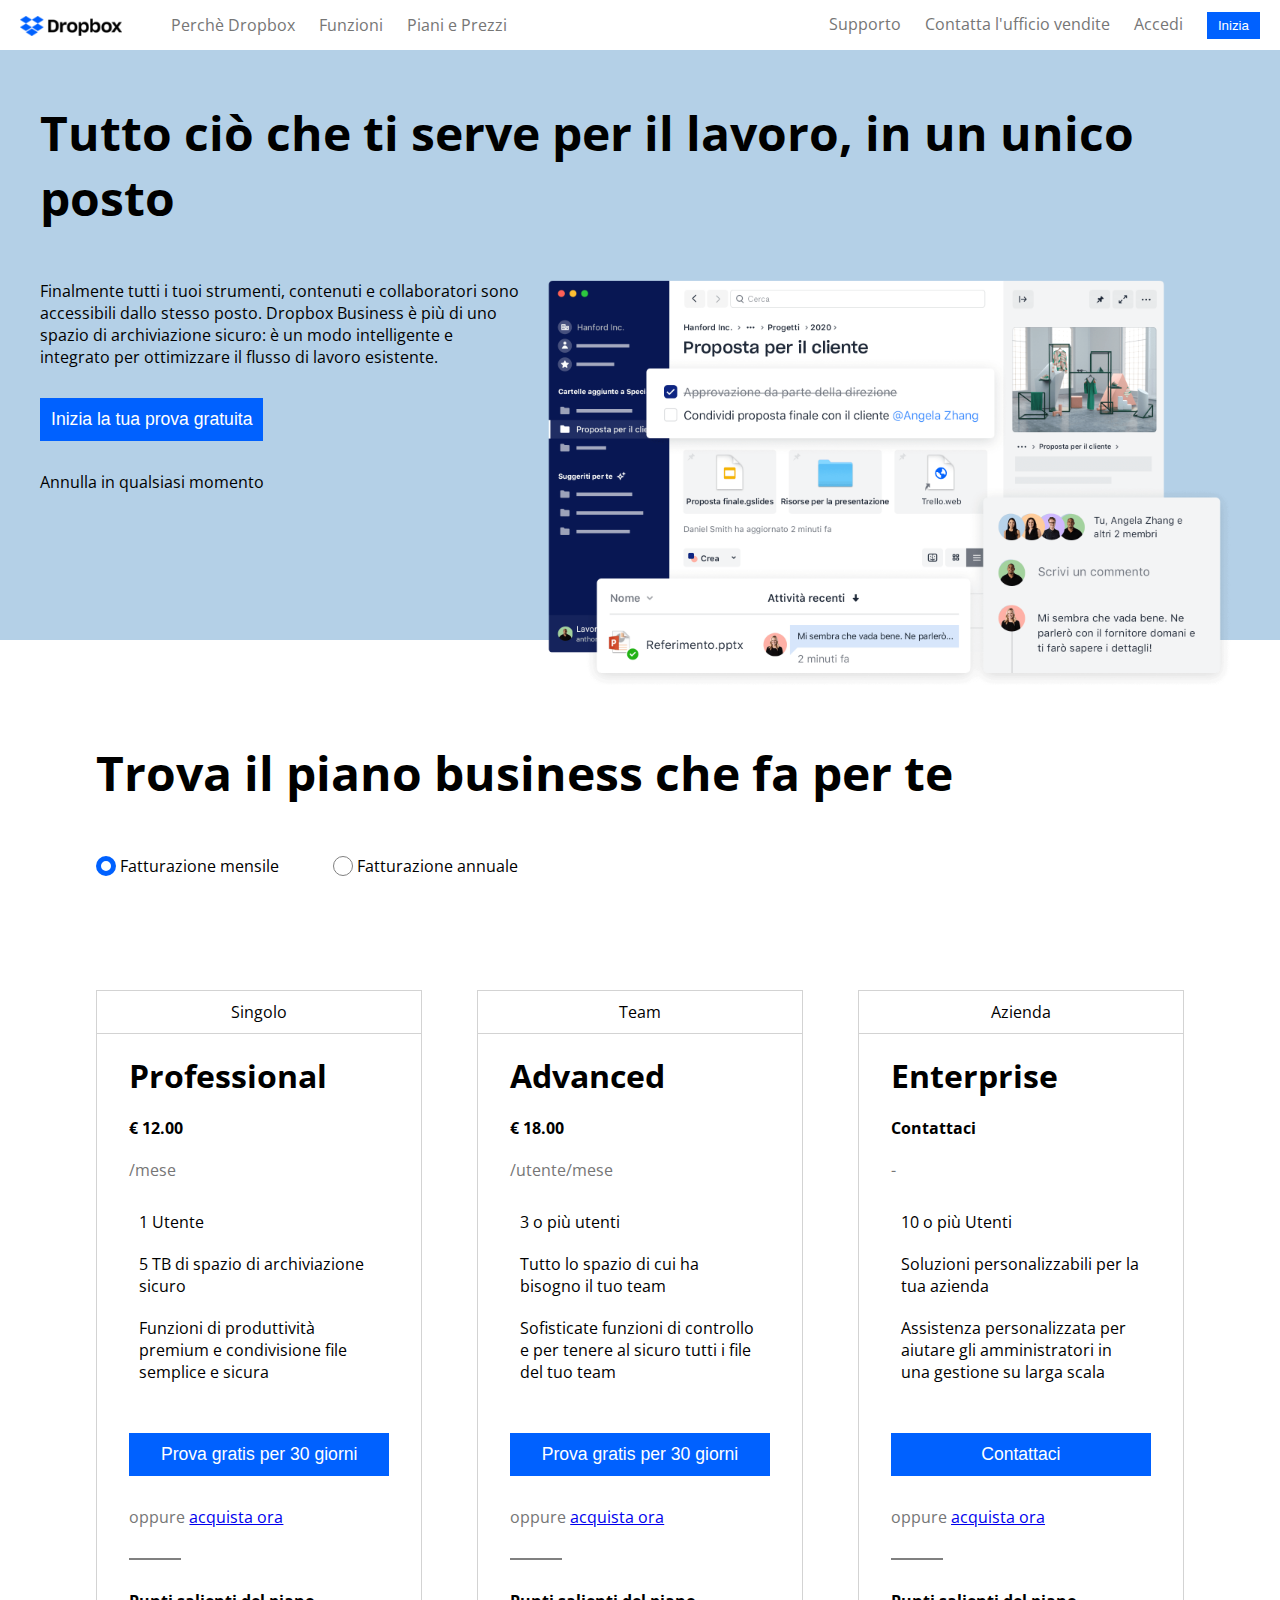
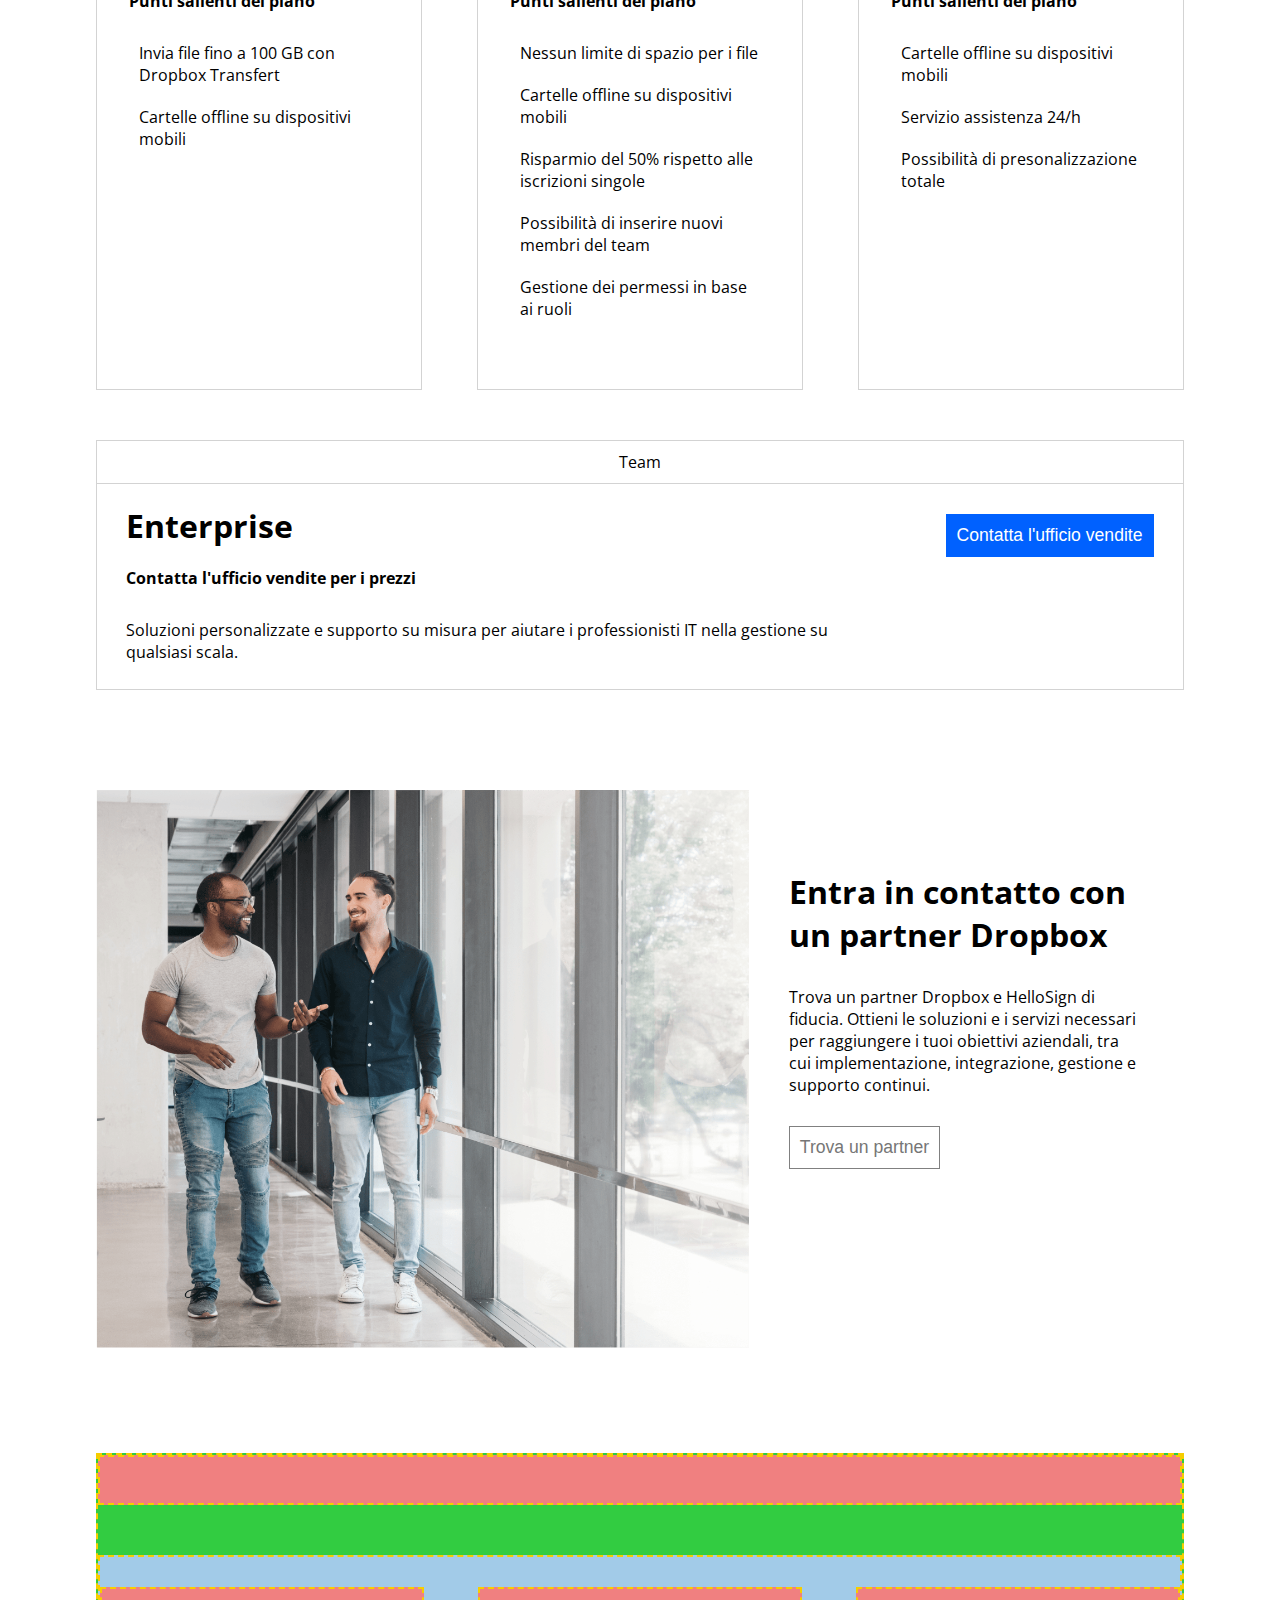
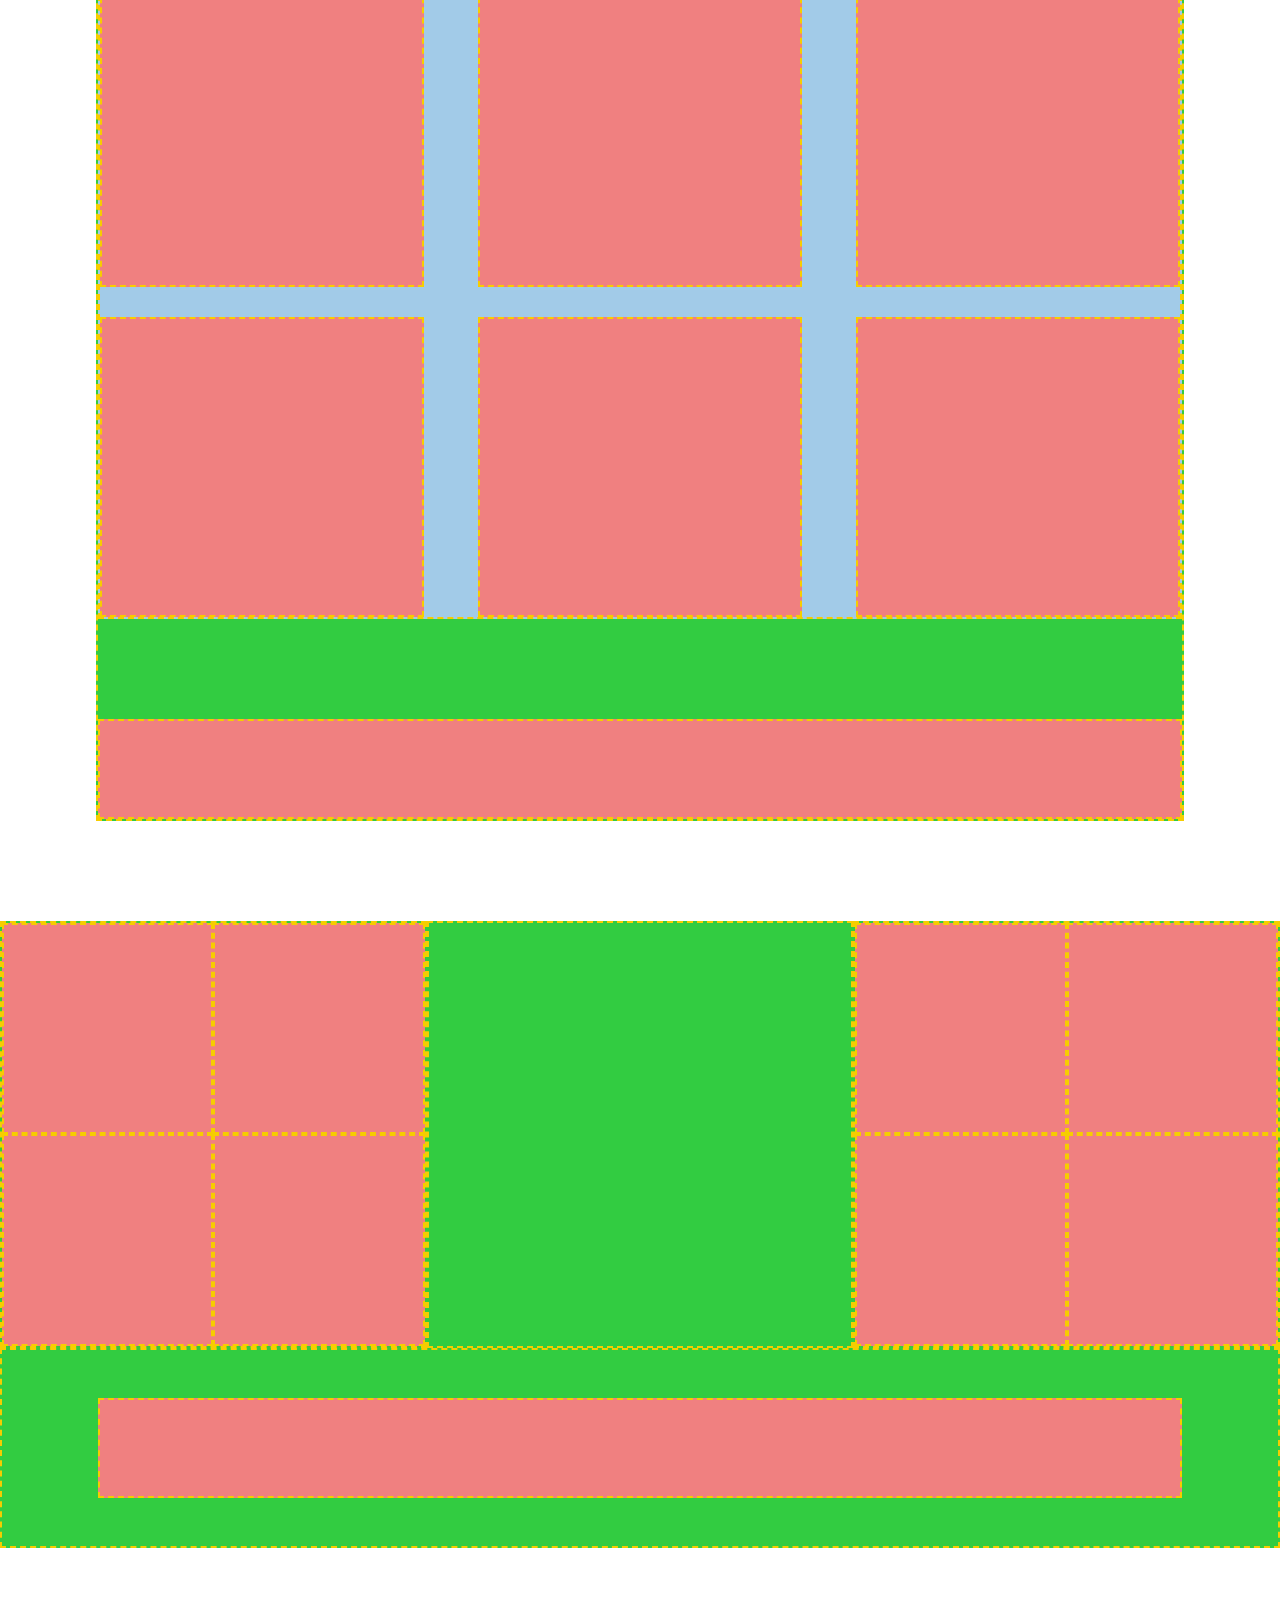
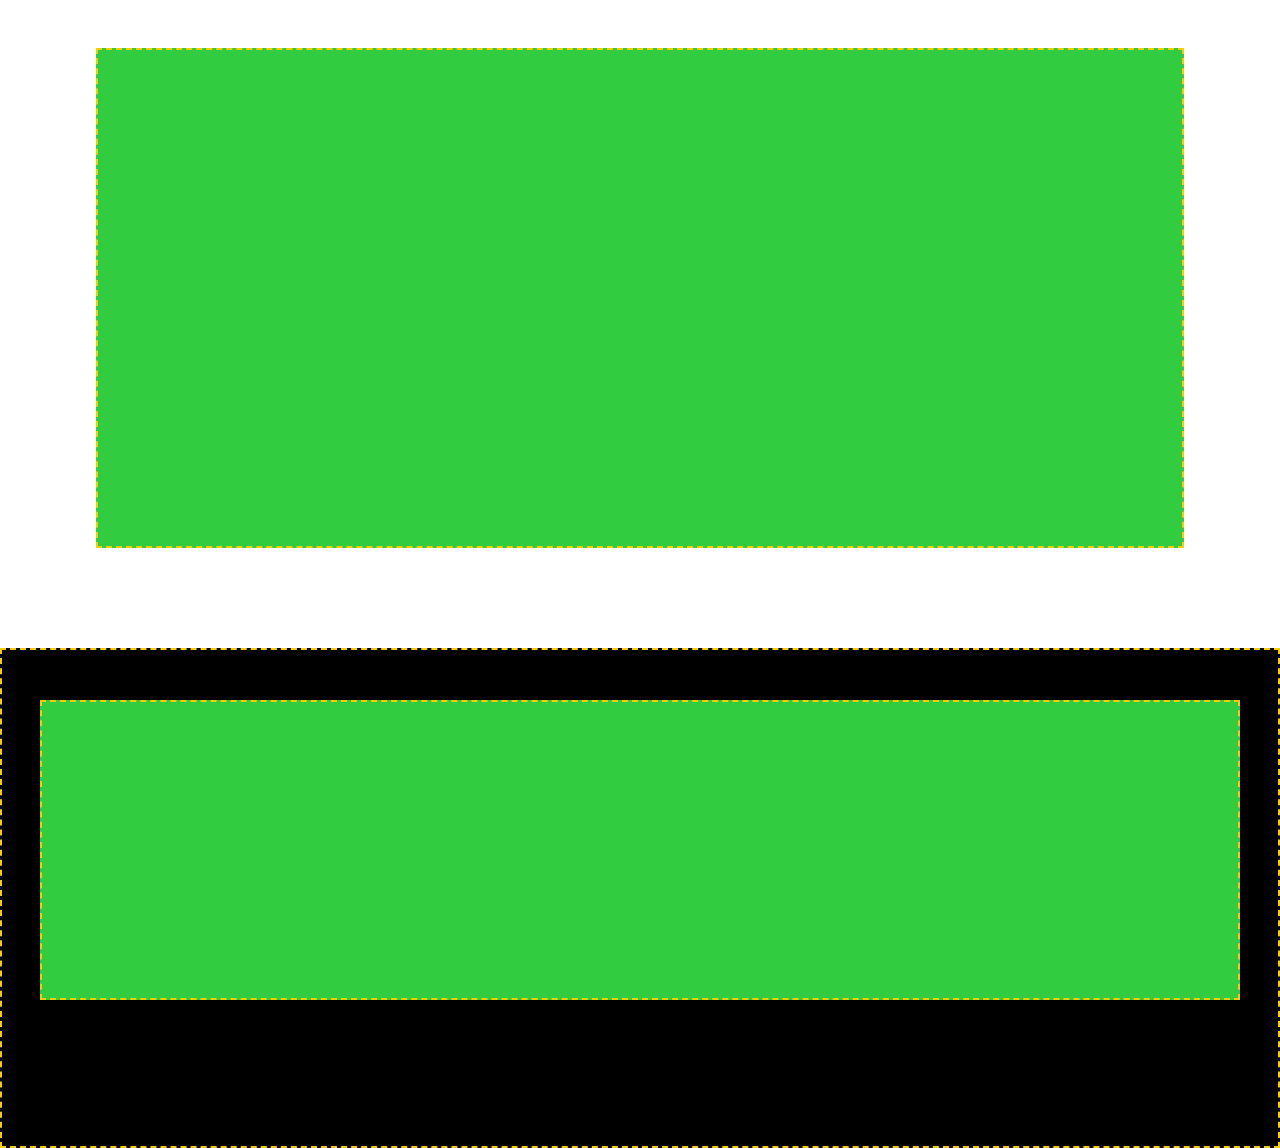
==== index.html @ 679e6ccb "Add partners box" ====
<!DOCTYPE html>
<html lang="en">
    <head>
        <meta charset="UTF-8">
        <meta name="viewport" content="width=device-width, initial-scale=1.0">
        <title>Dropbox</title>

        <!-- Font Awesome -->
        <link rel="stylesheet" href="https://cdnjs.cloudflare.com/ajax/libs/font-awesome/6.4.2/css/all.min.css" integrity="sha512-z3gLpd7yknf1YoNbCzqRKc4qyor8gaKU1qmn+CShxbuBusANI9QpRohGBreCFkKxLhei6S9CQXFEbbKuqLg0DA==" crossorigin="anonymous" referrerpolicy="no-referrer" />

        <!-- Google Fonts -->
        <link rel="preconnect" href="https://fonts.googleapis.com">
        <link rel="preconnect" href="https://fonts.gstatic.com" crossorigin>
        <link href="https://fonts.googleapis.com/css2?family=Montserrat:wght@300;400;700&family=Open+Sans:wght@300;400;500;700&family=Roboto:wght@100;400;700&display=swap" rel="stylesheet">

        <!-- link css -->
        <link rel="stylesheet" href="css/style.css">
    </head>

    <body class="debug">

        <!-- header -->
        <header>
            
            <!-- Navbar -->

            <nav class="navbar">

                <div class="left-nav">

                    <ul>
                        <li> <img class="logo" src="img/logo-small.png" alt="Logo Dropbox"> </li>
                        <li> <a class="gray" href="#"> Perchè Dropbox </a> </li>
                        <li> <a class="gray" href="#"> Funzioni </a> </li>
                        <li> <a class="gray" href="#"> Piani e Prezzi </a> </li>
                    </ul>

                </div>

                <div class="right-nav">

                    <ul>
                        <li> <a class="gray" href="#"> Supporto </a> </li>
                        <li> <a class="gray" href="#"> Contatta l'ufficio vendite </a> </li>
                        <li> <a class="gray" href="#"> Accedi </a> </li>
                        <li> <button class="white blue button-small">Inizia</button> </li>
                    </ul>

                </div>

            </nav>
            
            <!-- Titolo immagini e testo -->

            <div class="header-box">
                
                <div class="container">

                    <div class="header-elements">
                        
                        <div class= "header-title">
                            <h1 class="title">Tutto ciò che ti serve per il lavoro, in un unico posto</h1>
                        </div>
                        <div class="header-text">
                            <p>Finalmente tutti i tuoi strumenti, contenuti e collaboratori
                                sono accessibili dallo stesso posto. Dropbox Business è più di uno spazio 
                                di archiviazione sicuro: è un modo intelligente e integrato per ottimizzare
                                il flusso di lavoro esistente.
                            </p>

                            <button class="header-item-margin white blue button"> Inizia la tua prova gratuita</button>

                            <div class="header-item-margin"> Annulla in qualsiasi momento</div>

                            <i class="header-icon-margin fa-solid fa-arrow-down"></i>
                        
                        </div>
                        
                        <div class="header-img">

                            <img class="jumbo" src="img/jumbo.png" alt="Proposta per il cliente">

                        </div>
                    
                    </div>

                </div>
            
            </div>

        </header>

        <!-- main -->
        <main>
            
            <div class="small-container">
                
                <!-- Sezione business -->

                <section>

                    <div class="business-title">
                        
                        <h2 class="titles">Trova il piano business che fa per te</h2>

                        <div class="radio-box">
                            
                            <ul>
                                <li class="radio check"></li>
                                <li class="li-text">Fatturazione mensile</li>
                                <li class="radio uncheck"></li>
                                <li class="li-text">Fatturazione annuale</li>
                            </ul>
                        
                        </div>
                    
                    </div>

                    <!-- Sezione cards -->
                   
                    <div class="card-container">
                        
                        <!-- card 1 -->
                        
                        <div class="card">
                            
                            <div class="card-top">
                                <span><i class="fa-solid fa-user"></i></span> <span> Singolo </span>
                            </div>
                            <div class="card-bottom">
                                
                                <div class="mini-container">
                                    
                                    <h3 class="card-title">Professional</h3>
                                    <h4 class="price">€ 12.00</h4>
                                    <span class="gray">/mese</span>

                                <ul>
                                    <li>
                                        <div><i class="fa-solid fa-user"></i></div> 
                                        <div> 1 Utente </div>
                                    </li>
                                    <li>
                                        <div><i class="fa-solid fa-folder"></i></div> 
                                        <div> 5 TB di spazio di archiviazione sicuro </div>
                                    </li>
                                    <li>
                                        <div><i class="fa-solid fa-share-nodes"></i></div> 
                                        <div> Funzioni di produttività premium e condivisione file semplice e sicura </div>
                                    </li>
                                </ul>

                                <button class="header-item-margin white blue button"> Prova gratis per 30 giorni</button>

                                <div class="gray buy">oppure <a class="links" href="#">acquista ora</a></div>

                                <hr class="card-line">

                                <h4 class="piano-detail">Punti salienti del piano</h4>

                                <ul>
                                    <li>
                                        <div><i class="check-icon fa-solid fa-check"></i></div> 
                                        <div> Invia file fino a 100 GB con Dropbox Transfert </div>
                                    </li>
                                    <li>
                                        <div><i class="check-icon fa-solid fa-check"></i></div> 
                                        <div> Cartelle offline su dispositivi mobili </div>
                                    </li>
                                </ul>

                                 
                                </div>
                            </div>
                        
                        </div>
                        
                        <!-- card 2 -->
                        
                        <div class="card">
                            
                            <div class="card-top">
                                <span><i class="fa-solid fa-users"></i></span> <span> Team </span>
                            </div>
                            <div class="card-bottom">
                                
                                <div class="mini-container">
                                    
                                    <h3 class="card-title">Advanced</h3>
                                    <h4 class="price">€ 18.00</h4>
                                    <span class="gray">/utente/mese</span>

                                <ul>
                                    <li>
                                        <div><i class="fa-solid fa-user"></i></div> 
                                        <div> 3 o più utenti </div>
                                    </li>
                                    <li>
                                        <div><i class="fa-solid fa-folder"></i></div> 
                                        <div> Tutto lo spazio di cui ha bisogno il tuo team </div>
                                    </li>
                                    <li>
                                        <div><i class="fa-solid fa-share-nodes"></i></div> 
                                        <div> Sofisticate funzioni di controllo e per tenere al sicuro tutti i file del tuo team </div>
                                    </li>
                                </ul>

                                <button class="header-item-margin white blue button"> Prova gratis per 30 giorni</button>

                                <div class="gray buy">oppure <a class="links" href="#">acquista ora</a></div>

                                <hr class="card-line">

                                <h4 class="piano-detail">Punti salienti del piano</h4>

                                <ul>
                                    <li>
                                        <div><i class="check-icon fa-solid fa-check"></i></div> 
                                        <div> Nessun limite di spazio per i file </div>
                                    </li>
                                    <li>
                                        <div><i class="check-icon fa-solid fa-check"></i></div> 
                                        <div> Cartelle offline su dispositivi mobili </div>
                                    </li>
                                    <li>
                                        <div><i class="check-icon fa-solid fa-check"></i></div> 
                                        <div> Risparmio del 50% rispetto alle iscrizioni singole </div>
                                    </li>
                                    <li>
                                        <div><i class="check-icon fa-solid fa-check"></i></div> 
                                        <div> Possibilità di inserire nuovi membri del team </div>
                                    </li>
                                    <li>
                                        <div><i class="check-icon fa-solid fa-check"></i></div> 
                                        <div> Gestione dei permessi in base ai ruoli </div>
                                    </li>
                                </ul>

                                 
                                </div>
                            </div>
                        
                        </div>
                        
                        <!-- card 3 -->
                        
                        <div class="card">
                            
                            <div class="card-top">
                                <span><i class="fa-solid fa-building"></i></span> <span> Azienda </span>
                            </div>
                            <div class="card-bottom">
                                
                                <div class="mini-container">
                                    
                                    <h3 class="card-title">Enterprise</h3>
                                    <h4 class="price">Contattaci</h4>
                                    <span class="gray">-</span>

                                <ul>
                                    <li>
                                        <div><i class="fa-solid fa-user"></i></div> 
                                        <div> 10 o più Utenti </div>
                                    </li>
                                    <li>
                                        <div><i class="fa-solid fa-folder"></i></div> 
                                        <div> Soluzioni personalizzabili per la tua azienda </div>
                                    </li>
                                    <li>
                                        <div><i class="fa-solid fa-share-nodes"></i></div> 
                                        <div> Assistenza personalizzata per aiutare gli amministratori in una gestione su larga scala </div>
                                    </li>
                                </ul>

                                <button class="header-item-margin white blue button"> Contattaci</button>

                                <div class="gray buy">oppure <a class="links" href="#">acquista ora</a></div>

                                <hr class="card-line">

                                <h4 class="piano-detail">Punti salienti del piano</h4>

                                <ul>
                                    <li>
                                        <div><i class="check-icon fa-solid fa-check"></i></div> 
                                        <div> Cartelle offline su dispositivi mobili </div>
                                    </li>
                                    <li>
                                        <div><i class="check-icon fa-solid fa-check"></i></div> 
                                        <div> Servizio assistenza 24/h </div>
                                    </li>
                                    <li>
                                        <div><i class="check-icon fa-solid fa-check"></i></div> 
                                        <div> Possibilità di presonalizzazione totale </div>
                                    </li>
                                </ul>

                                 
                                </div>
                            </div>
                        
                        </div>

                    
                    </div>
                    
                    <!-- card 4 centrale  -->
                    
                    <div class="border enterprise-container">
                        
                        <div class="enterprise-top">
                            <span><i class="fa-solid fa-building"></i></span> <span> Team </span>
                        </div>
                        
                        <div class="enterprise-bottom">
                            
                            <div class="enterprise-left">
                                
                                <h3 class="card-title">Enterprise</h3>
                                <h4>Contatta l'ufficio vendite per i prezzi</h4>
                                <div class="margin-top"> Soluzioni personalizzate e supporto su misura per aiutare i professionisti IT nella gestione su qualsiasi scala. </div>
                            
                            </div>
                            
                            <div class="enterprise-Right">
                                <button class="header-item-margin white blue button"> Contatta l'ufficio vendite</button>
                            </div>
                        
                        </div>
                    </div>

                </section>

                <!-- Contatti partner Dropbox (Immagine centrale e testo) -->

                <section>

                    <div class="contact-box">

                        <div class="contact-img">
                            <img class="partners" src="img/partner.png" alt="Partners">
                        </div>
                        <div class="contact-text">
                            <h3>Entra in contatto con un partner Dropbox</h3>
                            <p class="margin-top">Trova un partner Dropbox e HelloSign di fiducia.
                                Ottieni le soluzioni e i servizi necessari per raggiungere
                                i tuoi obiettivi aziendali, tra cui implementazione,
                                integrazione, gestione e supporto continui.
                            </p>
                            <button class="margin-top gray white-background button">Trova un partner</button>
                        </div>

                    </div>

                </section>

                <!-- Contatti operazioni Dropbox (Titolo e cards) -->

                <section>

                    <div class="border operation-box">
                        
                        <div class="border operation-title"></div>

                        <div class="border operation-card-box">
                            
                            <div class="border operation-card"></div>
                            <div class="border operation-card"></div>
                            <div class="border operation-card"></div>
                            <div class="border operation-card"></div>
                            <div class="border operation-card"></div>
                            <div class="border operation-card"></div>
                        
                        </div>

                        <div class="border operation-bottom"></div>  
                    
                    </div>

                </section>
                
            </div>
                
                <!-- Sezione Box di immagini e cta -->

                <section>

                    <div class="bottom-main-flex">
                        
                        <div class="border big-img-box">
                            
                            <div class="border img-1"></div>
                            <div class="border img-2"></div>
                            <div class="border img-3"></div>
                            <div class="border img-4"></div>
                        
                        </div>
                        
                        <div class="border big-img-box"></div>
                        
                        <div class="border big-img-box">
                            
                            <div class="border img-1"></div>
                            <div class="border img-2"></div>
                            <div class="border img-3"></div>
                            <div class="border img-4"></div>
                        
                        </div>
                    
                    </div>

                    <div class="border cta-box">
                        
                        <div class="small-container">
                            
                            <div class="border cta-text"></div>

                        </div>

                    </div>

                </section>

                <!-- Sezione Faq -->

                <section>

                    <div class="small-container">

                        <div class="border faq"></div>

                    </div>

                </section>
        
        </main>

        <!-- footer -->
        <footer>
            
            <div class="border footer-box">
            
                <div class="container"> 
                    
                    <div class="border foot-elements"></div>

                </div>

            </div>
        
        </footer>
        
    </body>
</html>
---- css/style.css ----
/* 
    reset 
*/

*{
    margin: 0;
    padding: 0;
    box-sizing: border-box;
}

/* 
    general 
*/

html{
    font-family: 'Open Sans', sans-serif;
}

.container{
    margin: 0 auto;
    max-width: 1200px;
}

.small-container{
    margin: 0 auto;
    width: 85%;
    /* max-width: 900px; */
}

.mini-container{
    margin: 0 auto;
    width: 80%;
}

.border{
    border: 2px dashed rgb(246, 205, 0);
}

ul li{
    list-style: none;
    display: inline-block;
}

a{
    text-decoration: none;
}

.white{
    color: white;
}

.gray{
    color: #767676;
}

.blue{
    background-color: #0061FF;
    border: 1px solid #0061FF;
}

.white-background{
    background-color: white;
    border: 1px solid gray;
}

.button-small{
    padding: 5px 0;
    padding-left: 10px;
    padding-right: 10px;
}

.button{
    padding: 10px;
    font-size: 1.1em;
}

.margin-top{
    margin-top: 30px;
}

/* 
    header 
*/

.navbar{
    background-color: white;
    min-height: 50px;
    display: flex;
    justify-content: space-between;
    align-items: center;
}

.logo{
    width: 80%;
    vertical-align: middle;
}

.right-nav > ul li{
    padding-right: 20px;
}

.left-nav > ul li{
    margin-left: 20px;
}

.header-box{
    background-color: #B4D0E7;
    width: 100%;
    min-height:400px;
}

.header-elements{
    /* background-color: rgb(50, 204, 65); */
    display: flex;
    flex-wrap: wrap;
}

.header-title{
    width: 100%;
    /* background-color: lightcoral; */
    min-height: 100px;
    margin-top: 50px;
}

.title{
    font-size: 3em;
    font-weight: bold;
}

.header-text{
    /* background-color: lightcoral; */
    width: 40%;
    min-height: 200px;
    margin-top: 50px;
}

.header-item-margin{
    margin-top: 30px;
}

.header-icon-margin{
    margin-top: 80px;
    font-size: 3em;
}

.header-img{
    /* background-color: lightcoral; */
    width: 60%;
    min-height: 200px;
    margin-top: 50px;
    margin-bottom: -50px;
}

.jumbo{
    width: 100%;
}

/* 
    main 
*/

/* section 1 */

.business-title{
    /* background-color: rgb(50, 204, 65); */
    width: 100%;
    min-height: 200px;
    margin-top: 100px;
}

.titles{
    font-size: 3em;
}

.radio{
    width: 20px;
    height: 20px;
    border-radius: 50%;
    vertical-align: middle;
}

.check{
    background-color: white;
    border:5px solid #0061FF;
}

.uncheck{
    background-color: white;
    border: 1px solid gray;
}

.li-text{
    vertical-align: middle;
    margin-right: 50px;
}

.radio-box > ul li {
    margin-top: 50px;
}

.card-container{
    /* background-color: rgb(50, 204, 65); */
    width: 100%;
    min-height: 1000px;
    margin-top: 50px;
    display: flex;
    justify-content: space-between;
}

.card{
    /* background-color: lightcoral; */
    width: 30%;
    min-height: 500px;
    border: 1px solid lightgray;
}

.card-top{
    text-align: center;
    border-bottom: 1px solid lightgray;
    padding: 10px 0;
}

.card-bottom ul{
    margin-top: 30px;
}

.card-bottom ul li{
    display: flex;
    padding-bottom: 20px;
}

.card-bottom ul li div{
    margin-right: 10px;
}

.card-bottom button{
    width: 100%;
}

.buy{
    margin-top: 30px;
}

.links{
    text-decoration: underline;
}

.piano-detail{
    margin-top: 30px;
}

.card-line{
    border: 1px solid gray;
    margin-top: 30px;
    width: 20%;
}

.card-title{
    font-size: 2em;
    padding: 20px 0;
}

.price{
    padding-bottom: 20px;
}

.check-icon{
    color: #3365ff;
}

.enterprise-container{
    /* background-color: rgb(50, 204, 65); */
    width: 100%;
    min-height: 250px;
    margin-top: 50px;
    border: 1px solid lightgray;
}

.enterprise-top{
    text-align: center;
    border-bottom: 1px solid lightgray;
    padding: 10px 0;
}

.enterprise-bottom{
    display: flex;
    justify-content: space-around;
}

.enterprise-left{
    width: 70%;
}

.enterprise-right{
    width: 30%;
}

/* fine section 1 */

/* section 2 */

.contact-box{
    /* background-color:  rgb(50, 204, 65); */
    width: 100%;
    min-height: 400px;
    margin-top: 100px;
    display: flex;
}

.partners{
    width: 100%;
}

.contact-img{
    /* background-color: lightcoral; */
    width: 60%;
    min-height: 400px;
}

.contact-text{
    /* background-color: lightcoral; */
    width: 40%;
    min-height: 400px;
    padding: 80px 0;
    padding-left: 40px;
    padding-right: 40px;
}

.contact-text > h3{
    font-size: 2em;
}

/* fine section 2 */

/* section 3 */

.operation-box{
    background-color: rgb(50, 204, 65);
    width: 100%;
    min-height: 900px;
    margin-top: 100px;
}

.operation-title{
    background-color: lightcoral;
    width: 100%;
    min-height: 50px;
    margin-bottom: 50px;
}

.operation-card-box{
    background-color: rgb(162, 203, 232);
    min-height: 500px;
    display: flex;
    flex-wrap: wrap;
    justify-content: space-between;
}

.operation-card{
    background-color: lightcoral;
    width: 30%;
    min-height: 300px;
    margin-top: 30px;
}

.operation-bottom{
    background-color: lightcoral;
    width: 100%;
    min-height: 100px;
    margin-top: 100px;
}

/* fine secion 3 */

/* section 4 */

.bottom-main-flex{
    display: flex;
}

.big-img-box{
    background-color: rgb(50, 204, 65);
    width: calc(100vw / 3);
    height: calc(100vw / 3);
    margin-top: 100px;
    display: flex;
    flex-wrap: wrap;
}

.big-img-box > *{
    width: 50%;
    height: 50%;
    background-color: lightcoral;
}

.cta-box{
    background-color:  rgb(50, 204, 65);
    width: 100%;
    min-height: 200px;
    display: flex;
    align-items: center;
}

.cta-text{
    background-color: lightcoral;
    width: 100%;
    min-height: 100px;
}

/* fine section 4 */

/* section 5  */

.faq{
    background-color: rgb(50, 204, 65);
    margin-top: 100px;
    width: 100%;
    min-height: 500px;
}

/* fine section 5 */

/* 
    footer 
*/

.footer-box{
    background-color: black;
    width: 100%;
    min-height: 500px;
    margin-top: 100px;
}

.foot-elements{
    background-color: rgb(50, 204, 65);
    width: 100%;
    min-height: 300px;
    margin-top: 50px;
}
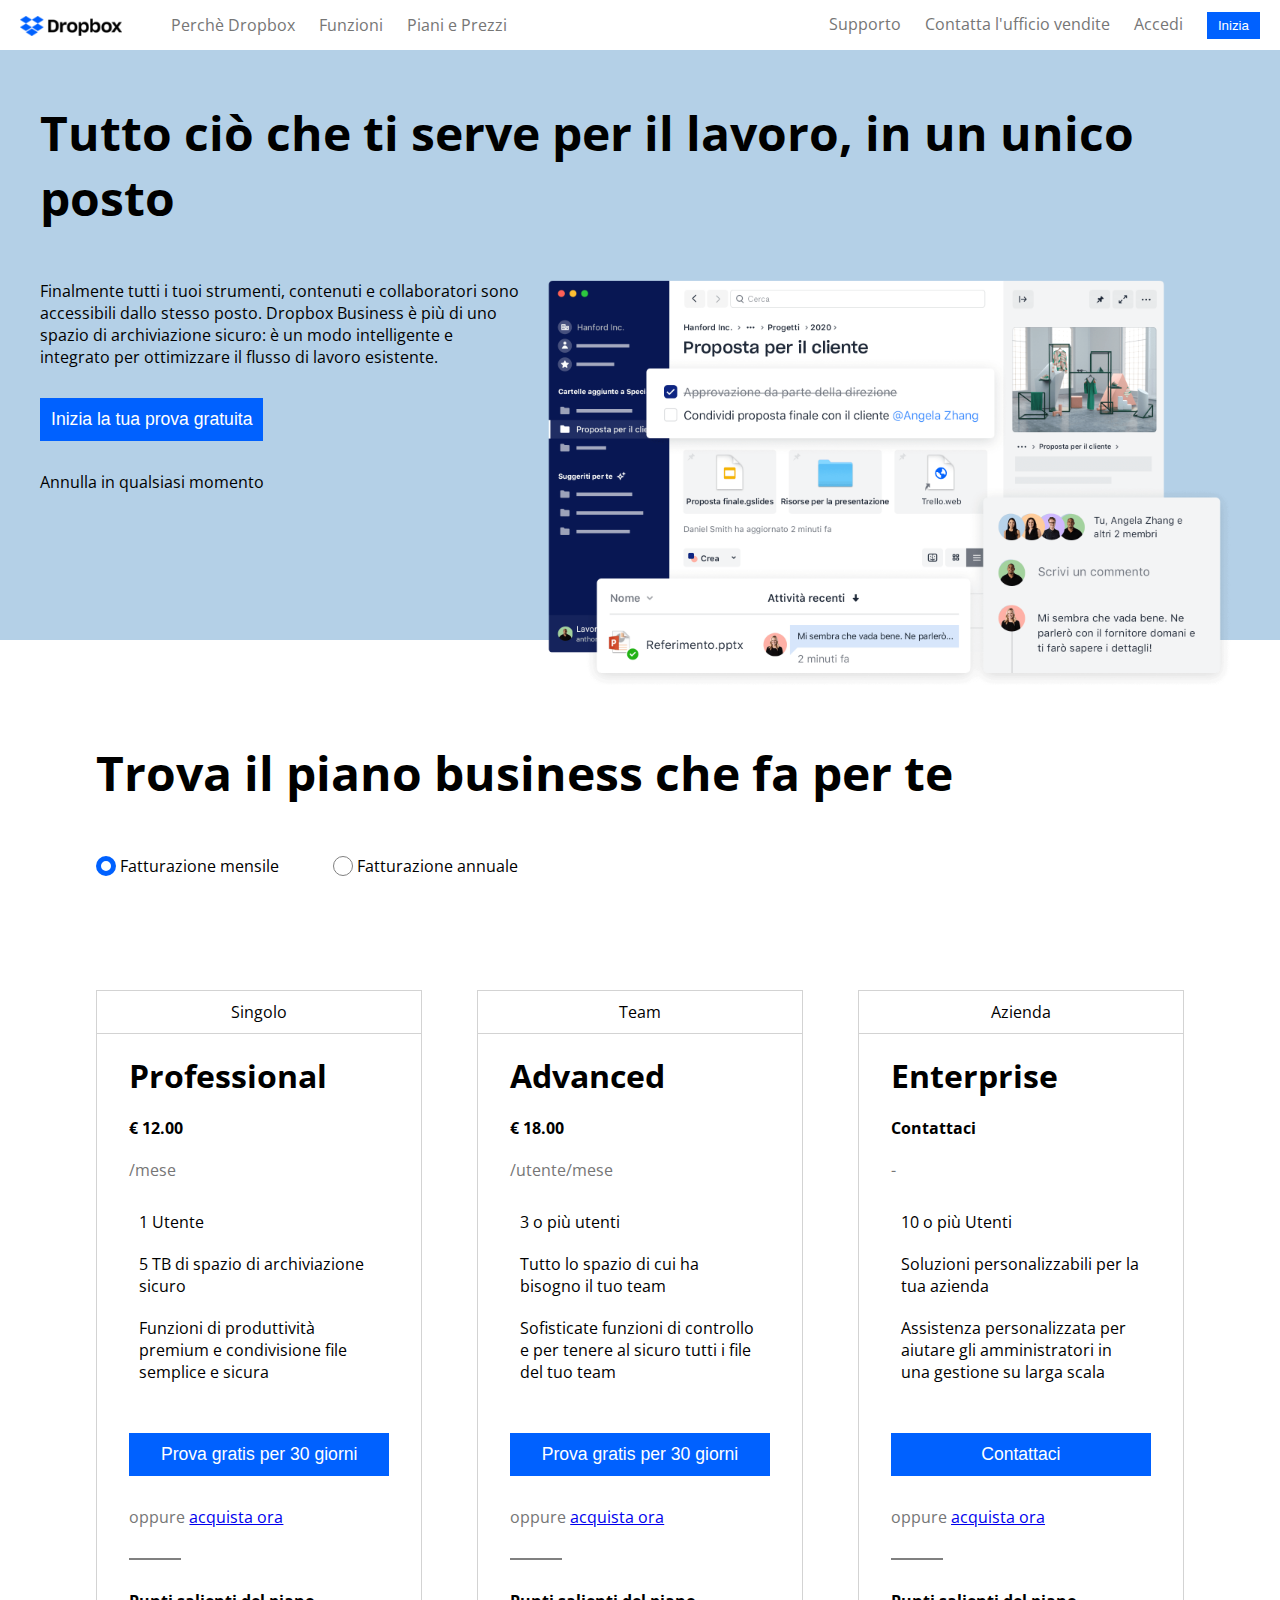
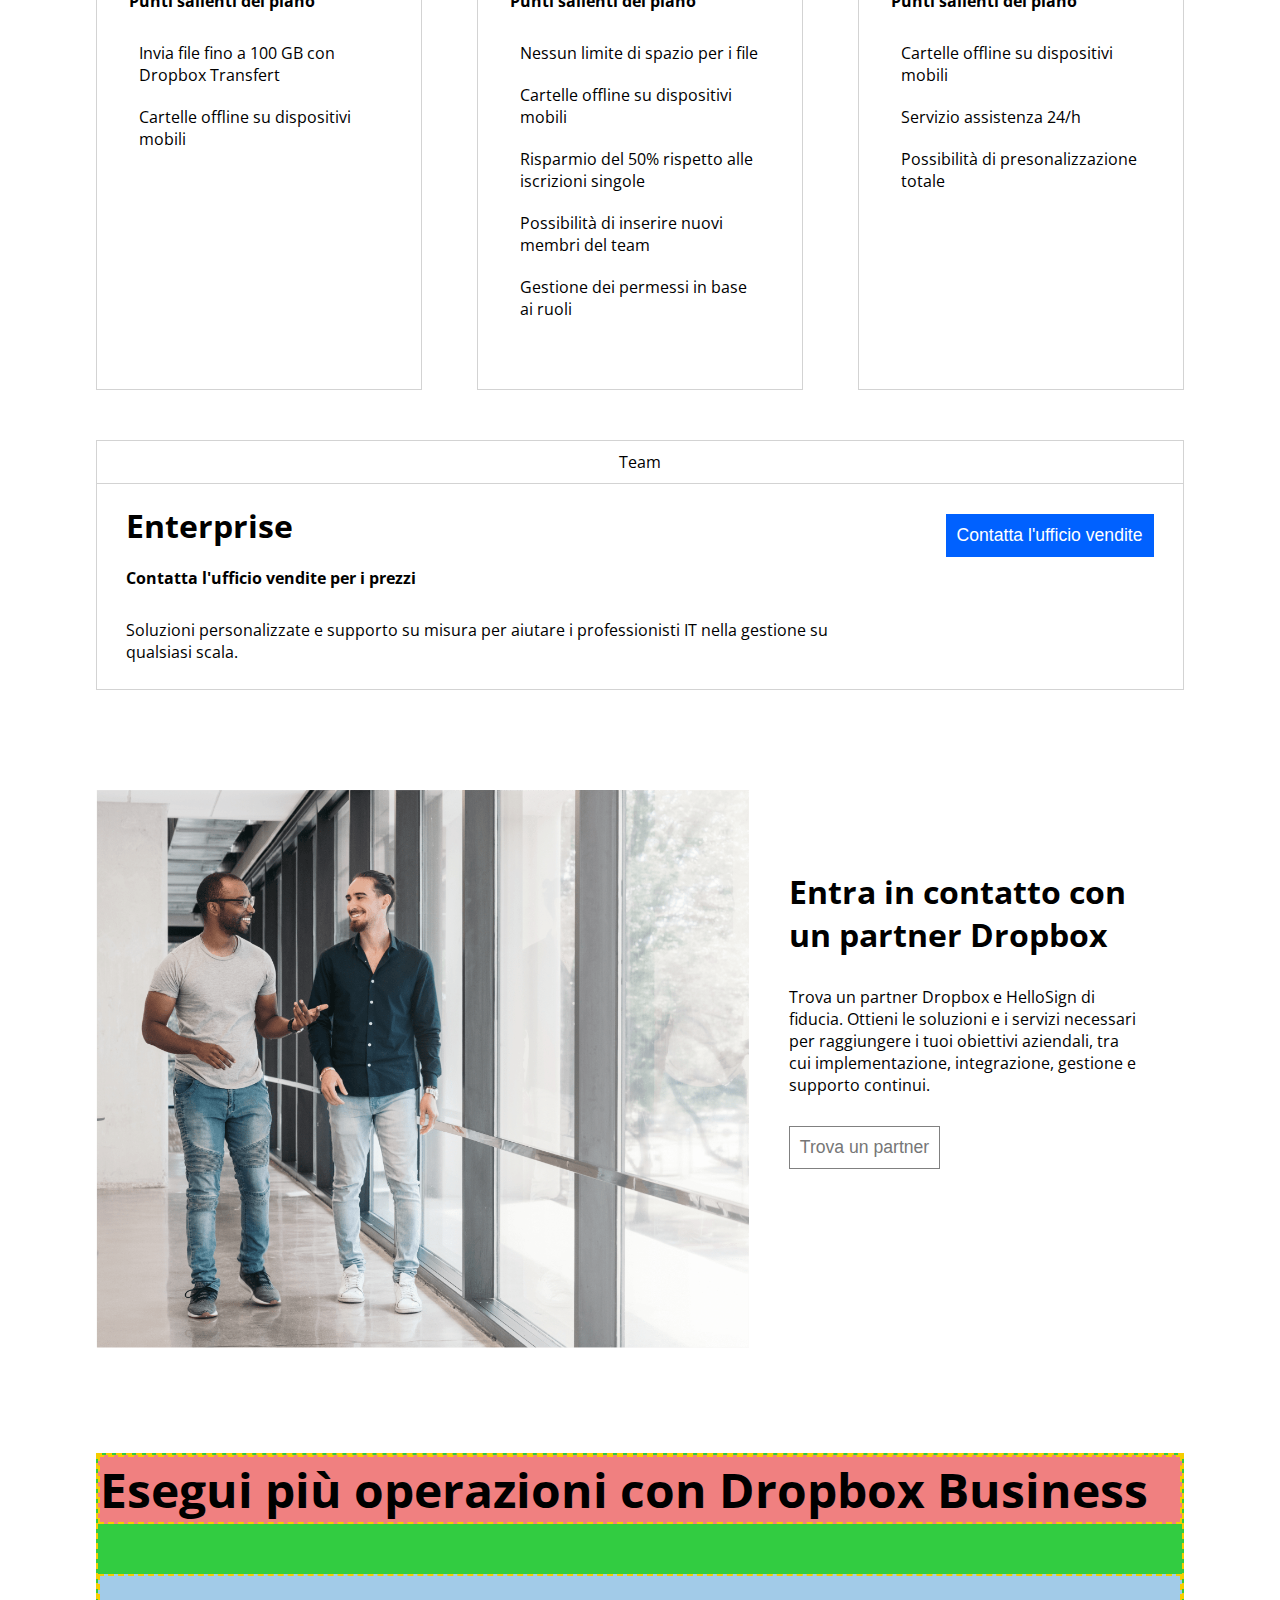
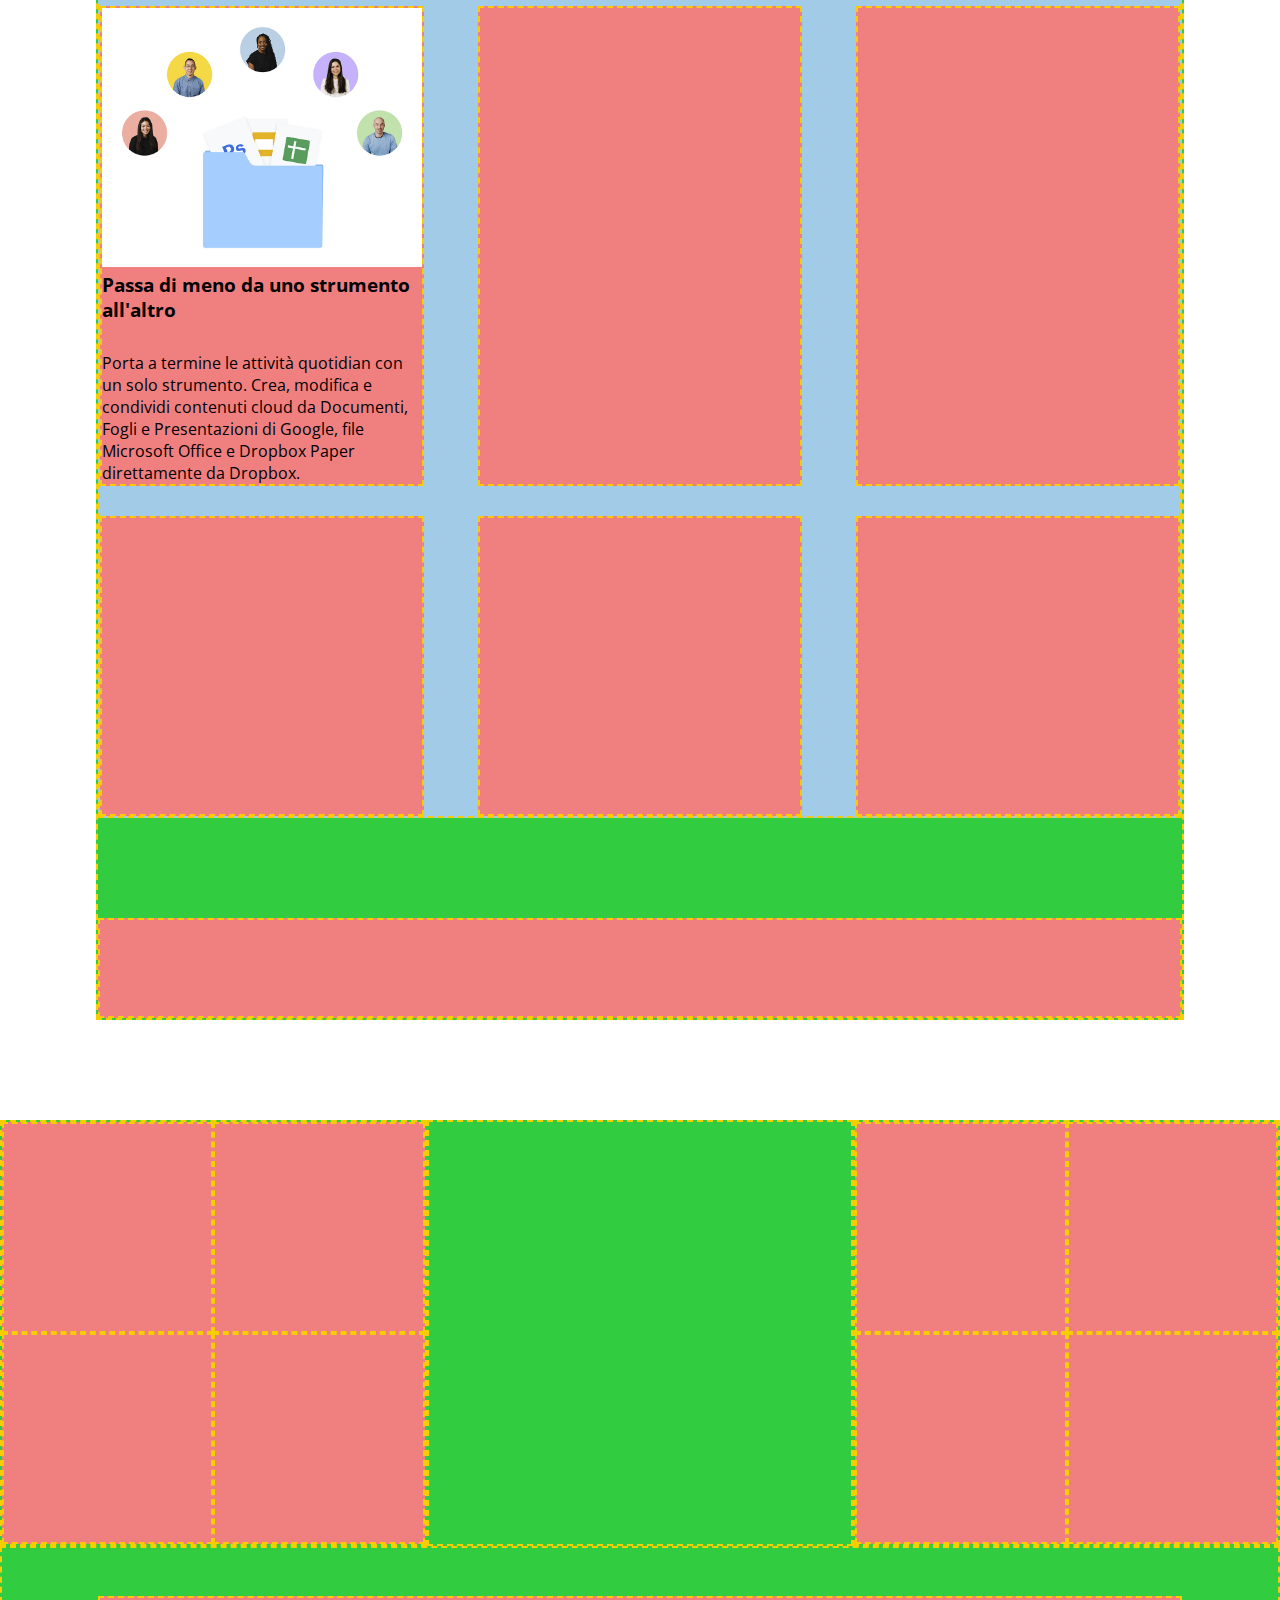
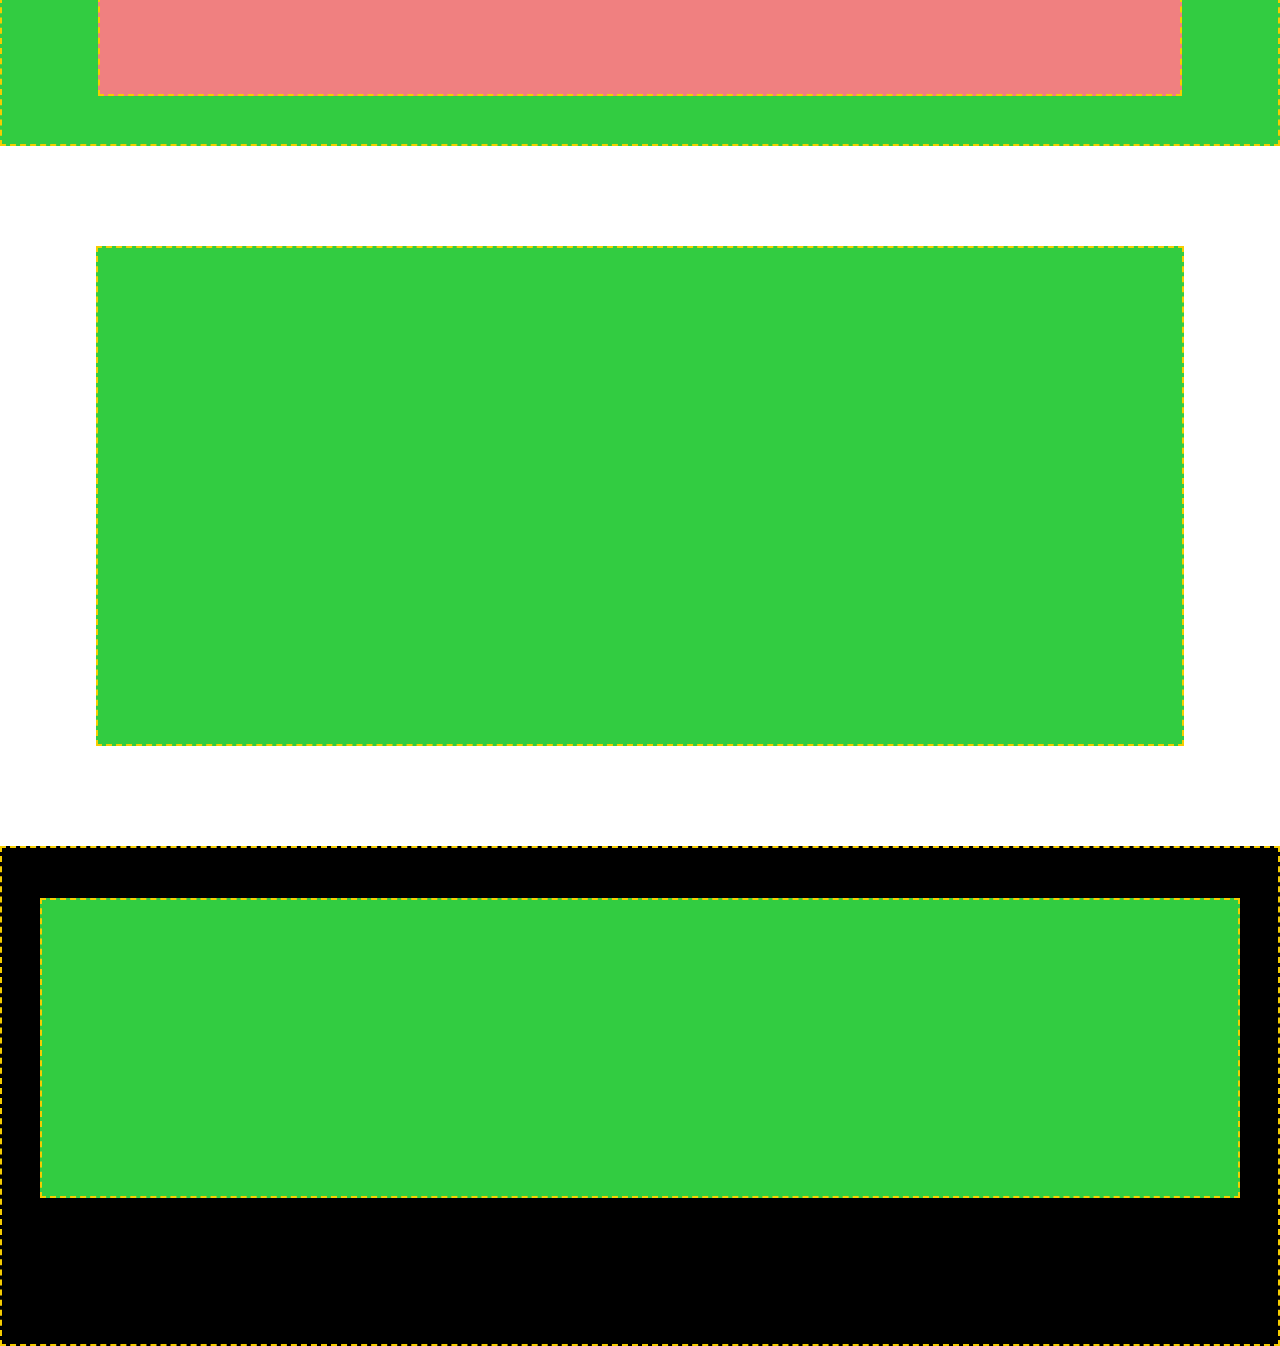
==== commit 512bd329: "Add operation first card" ====
--- a/index.html
+++ b/index.html
@@ -360,11 +360,21 @@
 
                     <div class="border operation-box">
                         
-                        <div class="border operation-title"></div>
+                        <div class="border operation-title">
+                            <h2 class="titles">Esegui più operazioni con Dropbox Business</h2>
+                        </div>
 
                         <div class="border operation-card-box">
                             
-                            <div class="border operation-card"></div>
+                            <div class="border operation-card">
+                                <img class="card-img" src="img/business-feature-switching-tools.png" alt="Folder">
+                                <h3>Passa di meno da uno strumento all'altro</h3>
+                                <p class="margin-top">Porta a termine le attività quotidian con un solo strumento.
+                                    Crea, modifica e condividi contenuti cloud da Documenti,
+                                    Fogli e Presentazioni di Google, file Microsoft Office e 
+                                    Dropbox Paper direttamente da Dropbox.
+                                </p>
+                            </div>
                             <div class="border operation-card"></div>
                             <div class="border operation-card"></div>
                             <div class="border operation-card"></div>
--- a/css/style.css
+++ b/css/style.css
@@ -363,6 +363,10 @@
     margin-top: 30px;
 }
 
+.card-img{
+    width: 100%;
+}
+
 .operation-bottom{
     background-color: lightcoral;
     width: 100%;
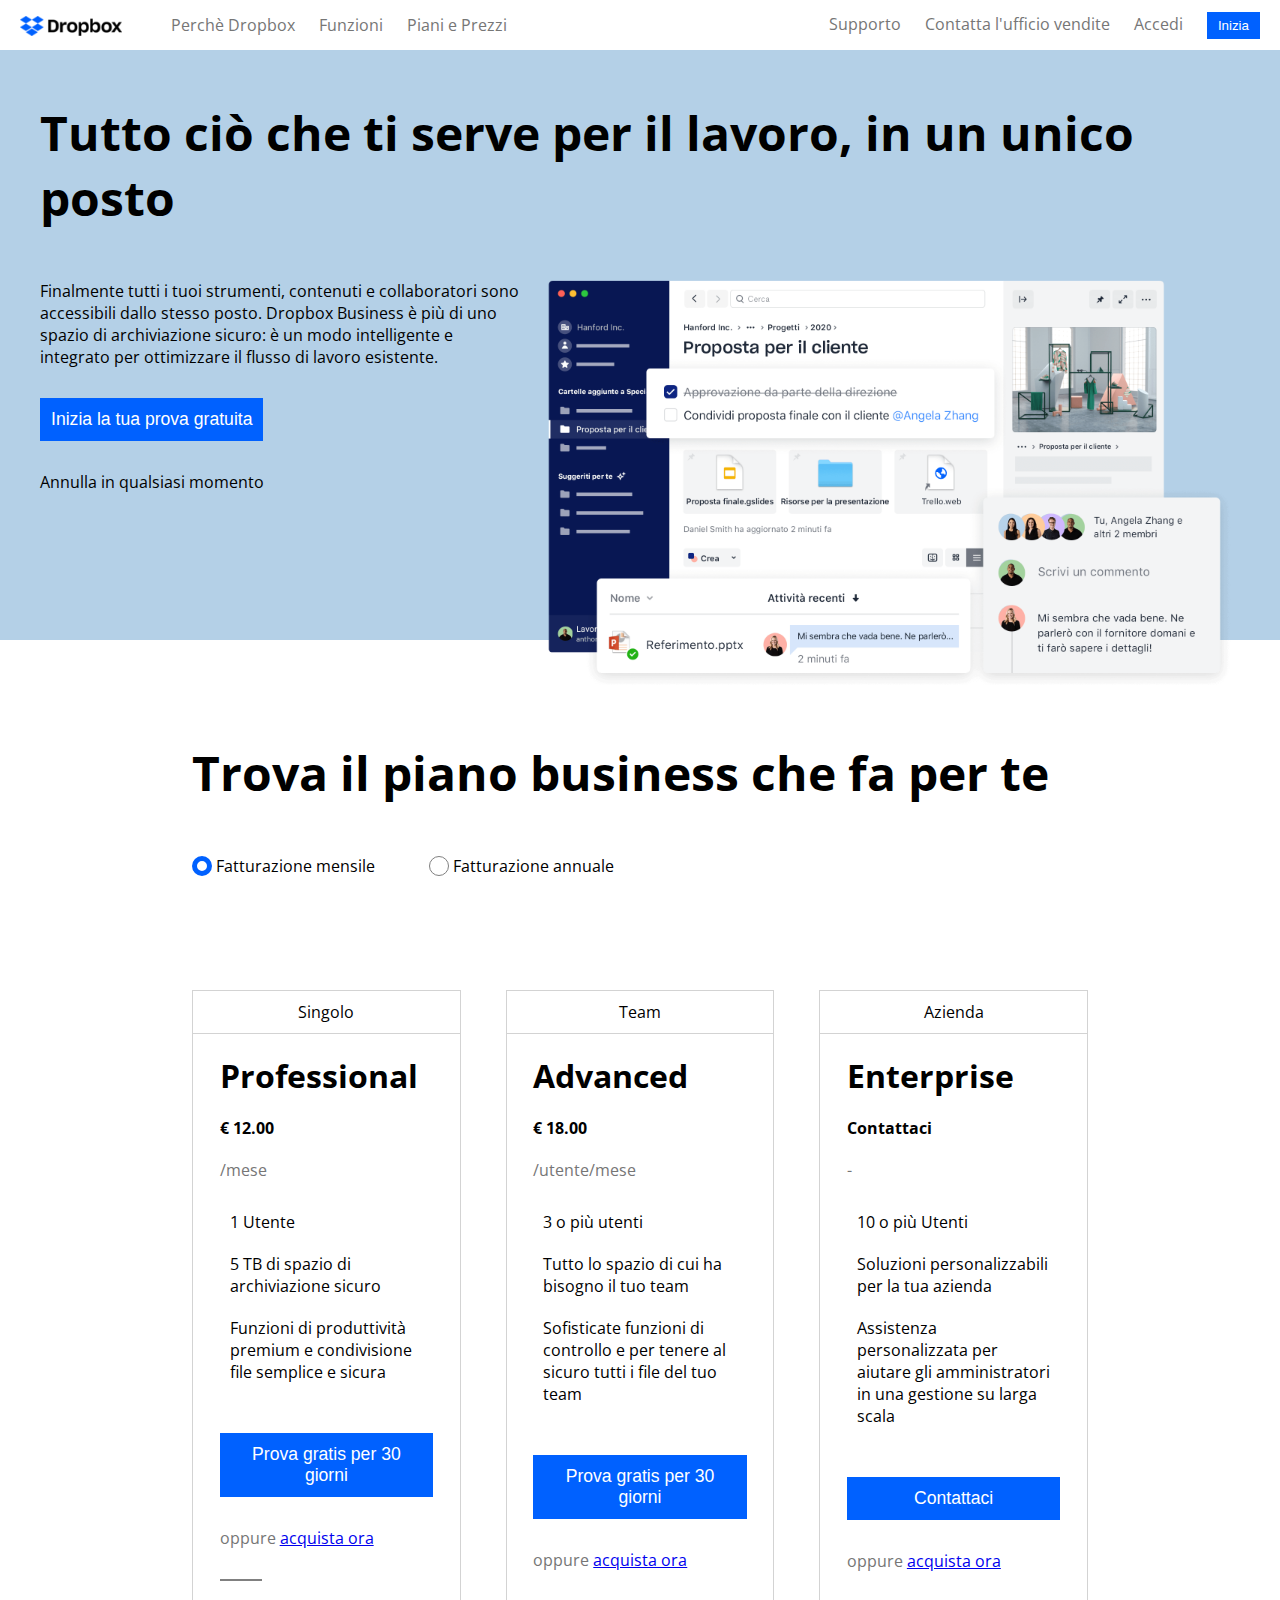
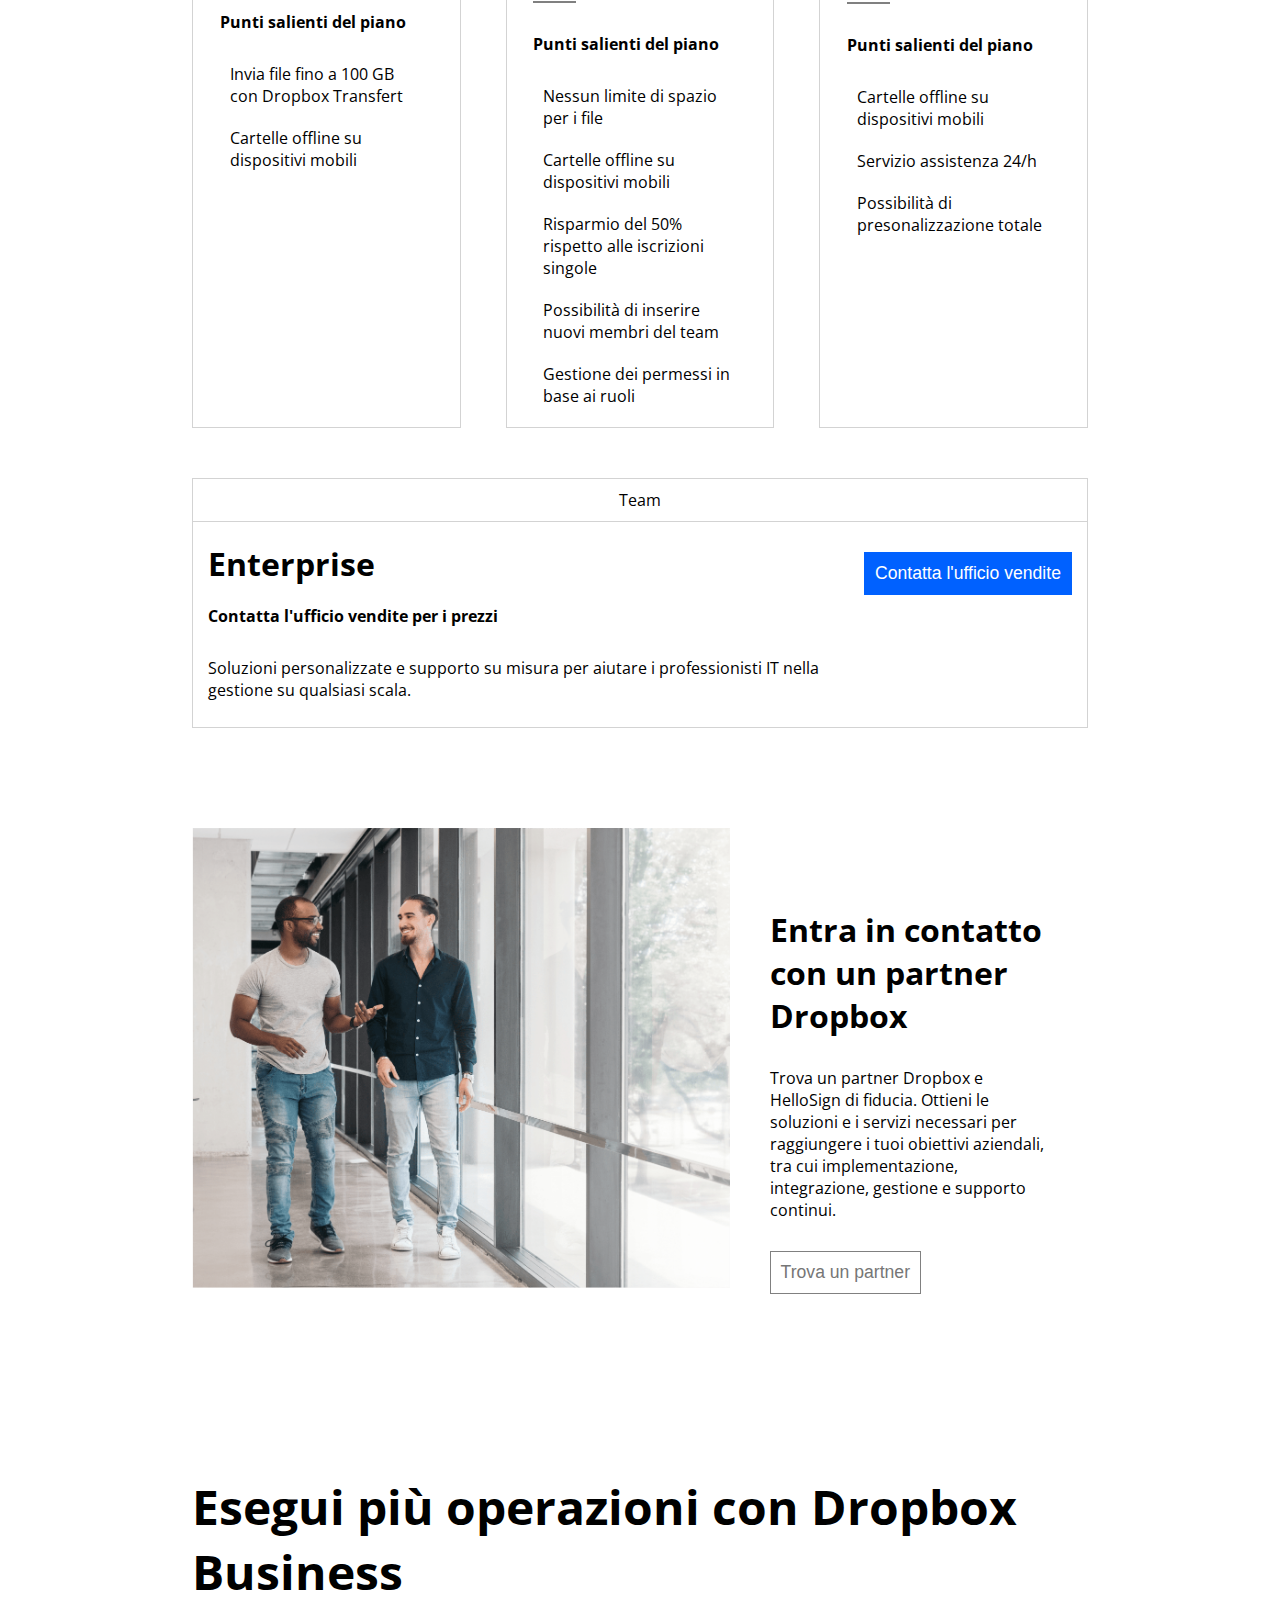
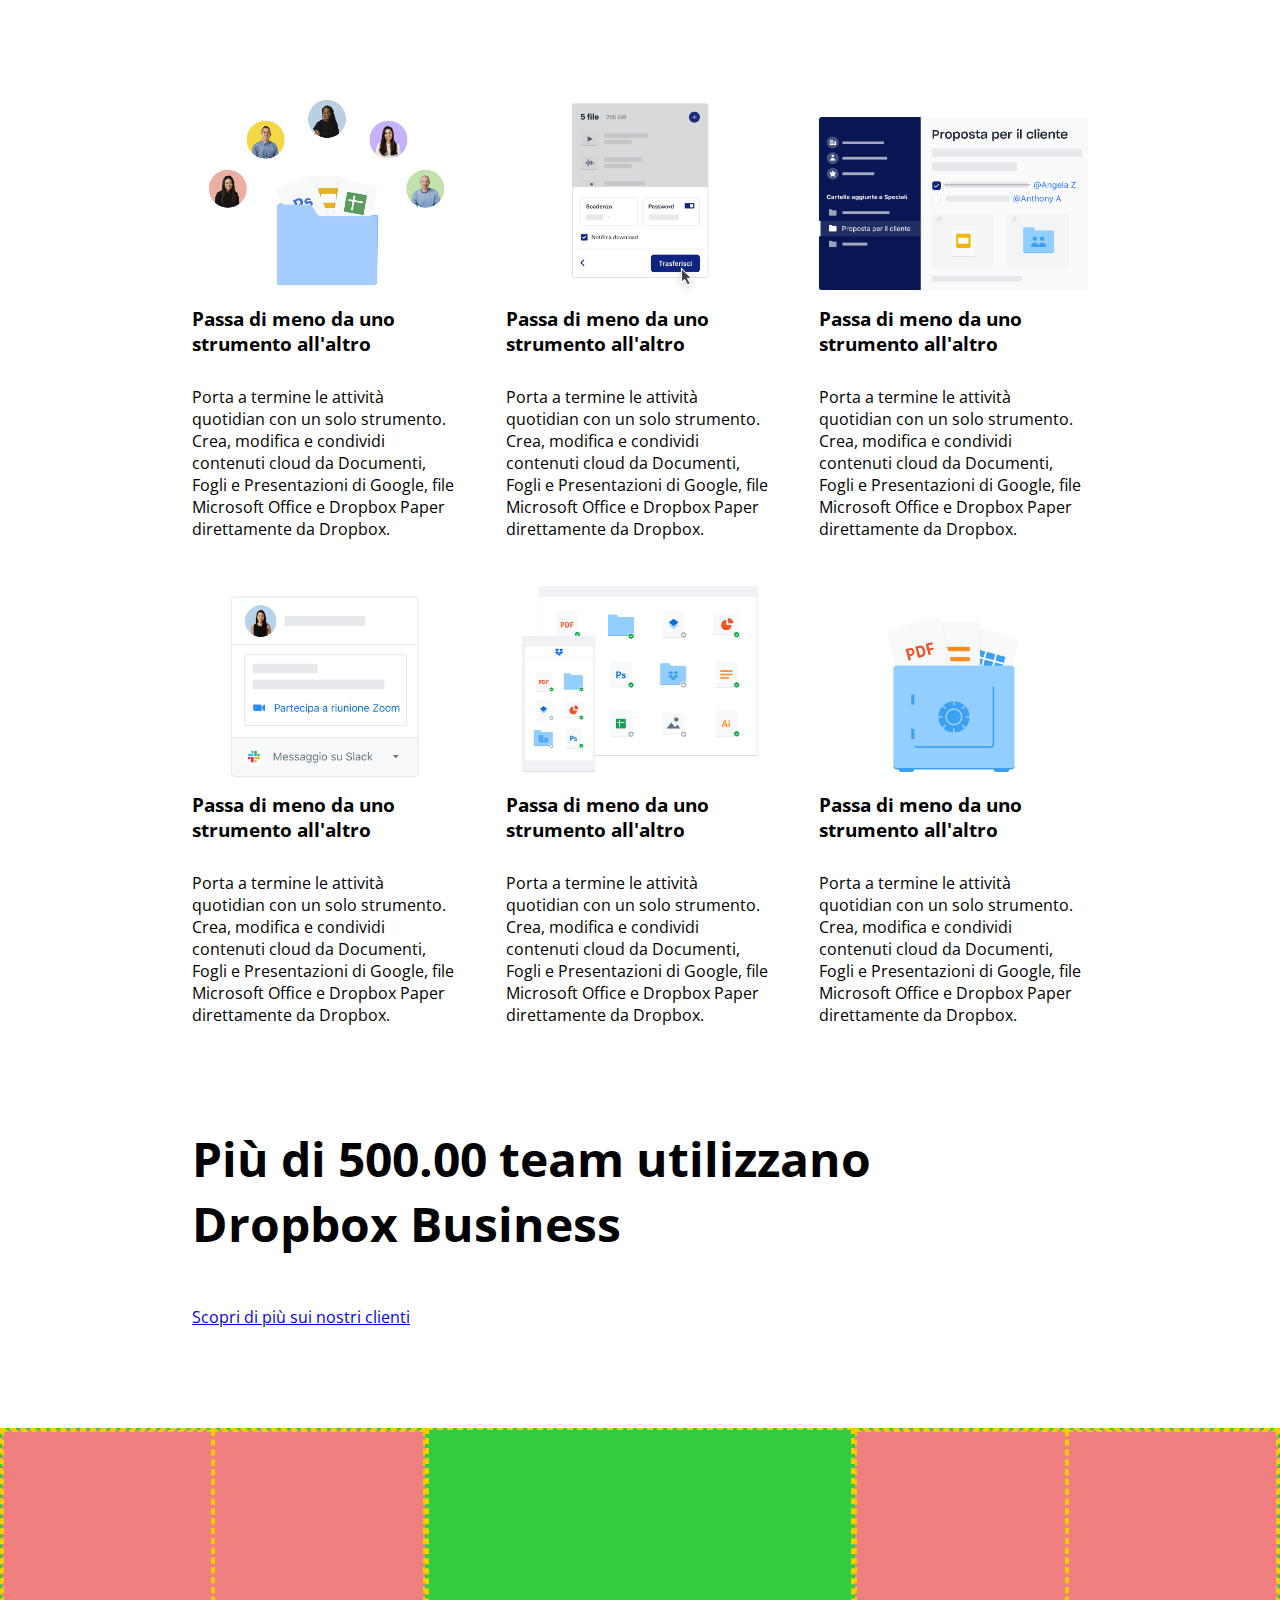
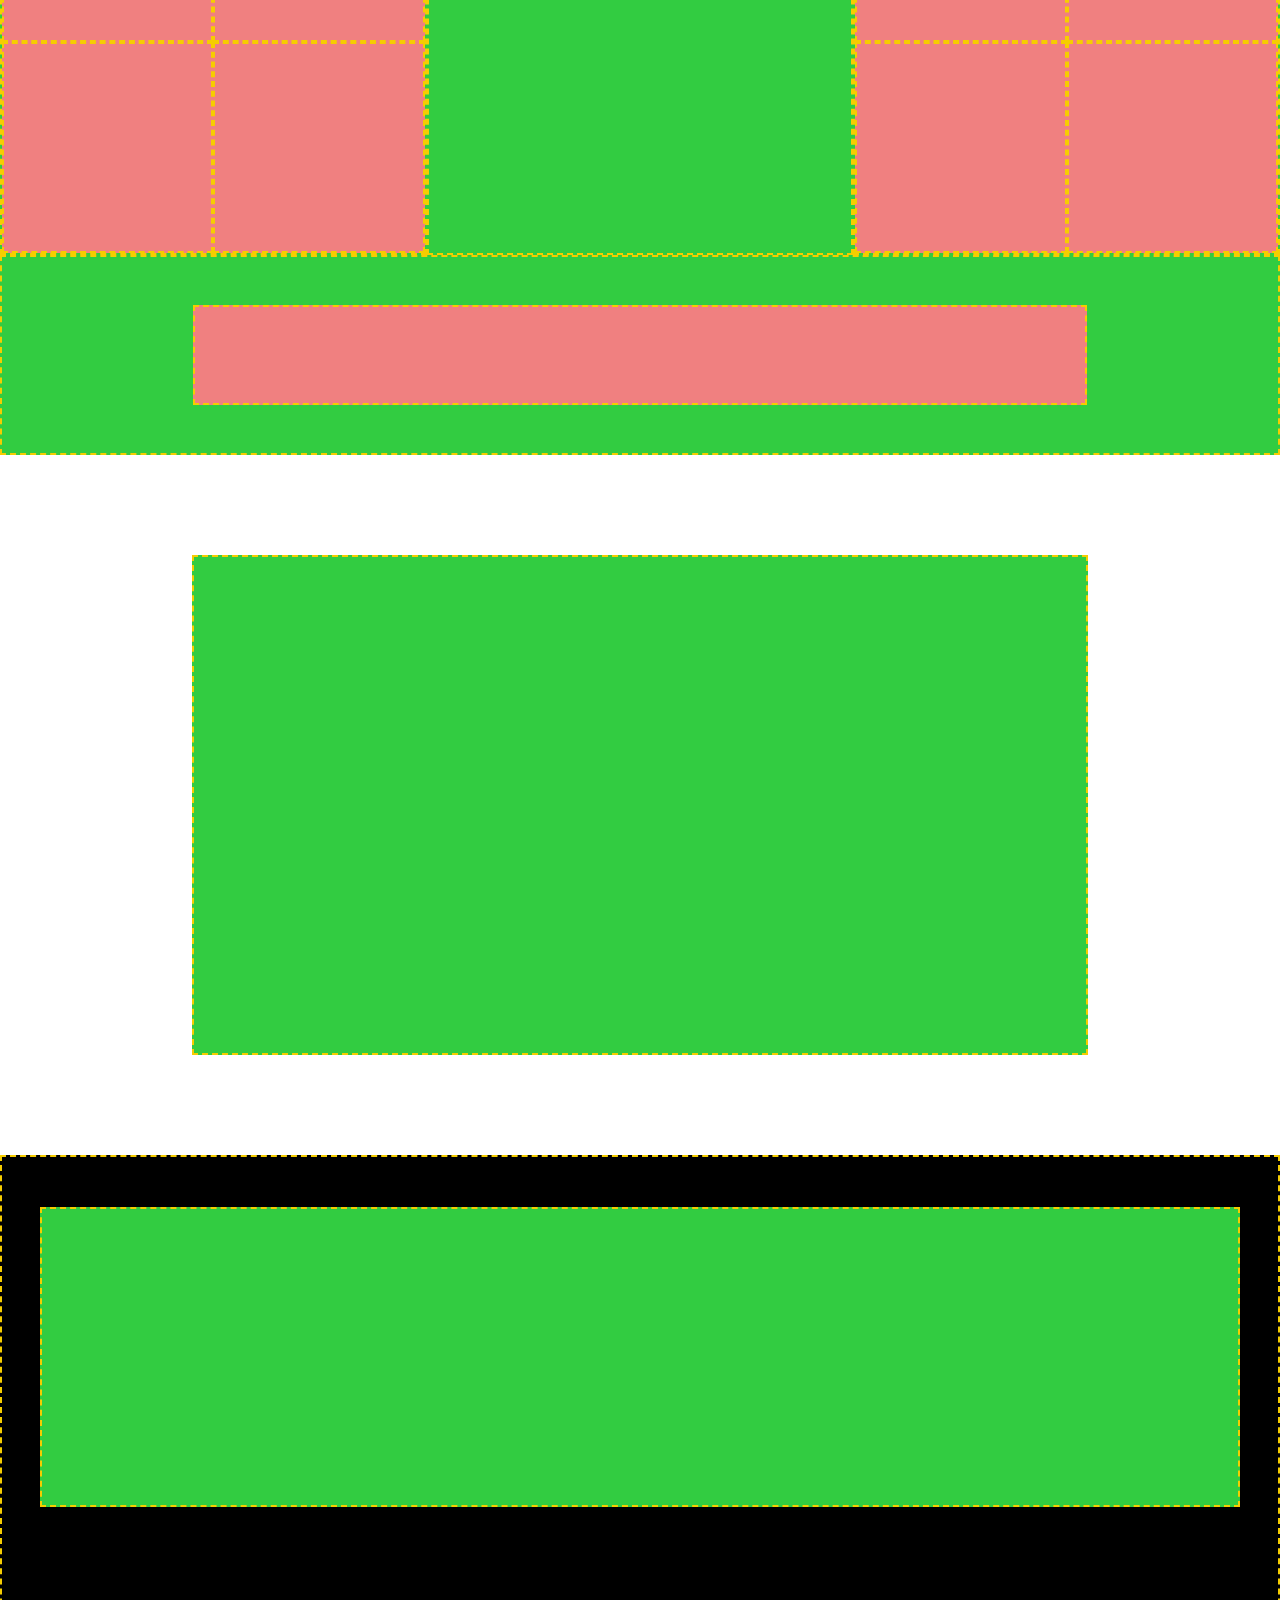
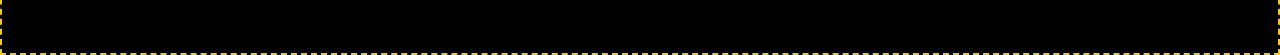
==== commit 4fffc05f: "Add  title and link under main cards" ====
--- a/index.html
+++ b/index.html
@@ -358,15 +358,17 @@
 
                 <section>
 
-                    <div class="border operation-box">
-                        
-                        <div class="border operation-title">
+                    <div class="operation-box">
+                        
+                        <div class="operation-title">
                             <h2 class="titles">Esegui più operazioni con Dropbox Business</h2>
                         </div>
 
-                        <div class="border operation-card-box">
-                            
-                            <div class="border operation-card">
+                        <div class="operation-card-box">
+                            
+                            <!-- row 1   -->
+                            
+                            <div class="operation-card">
                                 <img class="card-img" src="img/business-feature-switching-tools.png" alt="Folder">
                                 <h3>Passa di meno da uno strumento all'altro</h3>
                                 <p class="margin-top">Porta a termine le attività quotidian con un solo strumento.
@@ -375,15 +377,65 @@
                                     Dropbox Paper direttamente da Dropbox.
                                 </p>
                             </div>
-                            <div class="border operation-card"></div>
-                            <div class="border operation-card"></div>
-                            <div class="border operation-card"></div>
-                            <div class="border operation-card"></div>
-                            <div class="border operation-card"></div>
-                        
-                        </div>
-
-                        <div class="border operation-bottom"></div>  
+
+                            <div class="operation-card">
+                                <img class="card-img" src="img/business-feature-send-files-it.png" alt="Send files">
+                                <h3>Passa di meno da uno strumento all'altro</h3>
+                                <p class="margin-top">Porta a termine le attività quotidian con un solo strumento.
+                                    Crea, modifica e condividi contenuti cloud da Documenti,
+                                    Fogli e Presentazioni di Google, file Microsoft Office e 
+                                    Dropbox Paper direttamente da Dropbox.
+                                </p>
+                            </div>
+
+                            <div class="operation-card">
+                                <img class="card-img" src="img/business-feature-coordinate-it.png" alt="Coordinate">
+                                <h3>Passa di meno da uno strumento all'altro</h3>
+                                <p class="margin-top">Porta a termine le attività quotidian con un solo strumento.
+                                    Crea, modifica e condividi contenuti cloud da Documenti,
+                                    Fogli e Presentazioni di Google, file Microsoft Office e 
+                                    Dropbox Paper direttamente da Dropbox.
+                                </p>
+                            </div>
+
+                            <!-- row 2 -->
+
+                            <div class="operation-card">
+                                <img class="card-img" src="img/business-feature-integrations-it.png" alt="Integrations">
+                                <h3>Passa di meno da uno strumento all'altro</h3>
+                                <p class="margin-top">Porta a termine le attività quotidian con un solo strumento.
+                                    Crea, modifica e condividi contenuti cloud da Documenti,
+                                    Fogli e Presentazioni di Google, file Microsoft Office e 
+                                    Dropbox Paper direttamente da Dropbox.
+                                </p>
+                            </div>
+
+                            <div class="operation-card">
+                                <img class="card-img" src="img/business-feature-multi-device.png" alt="Multi device">
+                                <h3>Passa di meno da uno strumento all'altro</h3>
+                                <p class="margin-top">Porta a termine le attività quotidian con un solo strumento.
+                                    Crea, modifica e condividi contenuti cloud da Documenti,
+                                    Fogli e Presentazioni di Google, file Microsoft Office e 
+                                    Dropbox Paper direttamente da Dropbox.
+                                </p>
+                            </div>
+
+                            <div class="operation-card">
+                                <img class="card-img" src="img/business-feature-security.png" alt="Security">
+                                <h3>Passa di meno da uno strumento all'altro</h3>
+                                <p class="margin-top">Porta a termine le attività quotidian con un solo strumento.
+                                    Crea, modifica e condividi contenuti cloud da Documenti,
+                                    Fogli e Presentazioni di Google, file Microsoft Office e 
+                                    Dropbox Paper direttamente da Dropbox.
+                                </p>
+                            </div>
+                        
+                        </div>
+
+                        <div class="operation-bottom">
+                            <h2 class="titles">Più di 500.00 team utilizzano Dropbox Business</h2>
+                            <a class="links" href="#">Scopri di più sui nostri clienti</a>
+                        </div>  
                     
                     </div>
 
--- a/css/style.css
+++ b/css/style.css
@@ -23,7 +23,7 @@
 
 .small-container{
     margin: 0 auto;
-    width: 85%;
+    width: 70%;
     /* max-width: 900px; */
 }
 
@@ -170,6 +170,7 @@
 
 .titles{
     font-size: 3em;
+    font-weight: bold;
 }
 
 .radio{
@@ -335,21 +336,21 @@
 /* section 3 */
 
 .operation-box{
-    background-color: rgb(50, 204, 65);
+    /* background-color: rgb(50, 204, 65); */
     width: 100%;
     min-height: 900px;
     margin-top: 100px;
 }
 
 .operation-title{
-    background-color: lightcoral;
+    /* background-color: lightcoral; */
     width: 100%;
     min-height: 50px;
     margin-bottom: 50px;
 }
 
 .operation-card-box{
-    background-color: rgb(162, 203, 232);
+    /* background-color: rgb(162, 203, 232); */
     min-height: 500px;
     display: flex;
     flex-wrap: wrap;
@@ -357,7 +358,7 @@
 }
 
 .operation-card{
-    background-color: lightcoral;
+    /* background-color: lightcoral; */
     width: 30%;
     min-height: 300px;
     margin-top: 30px;
@@ -368,10 +369,15 @@
 }
 
 .operation-bottom{
-    background-color: lightcoral;
+    /* background-color: lightcoral; */
     width: 100%;
     min-height: 100px;
     margin-top: 100px;
+}
+
+.operation-bottom a{
+    margin-top: 50px;
+    display: inline-block;
 }
 
 /* fine secion 3 */
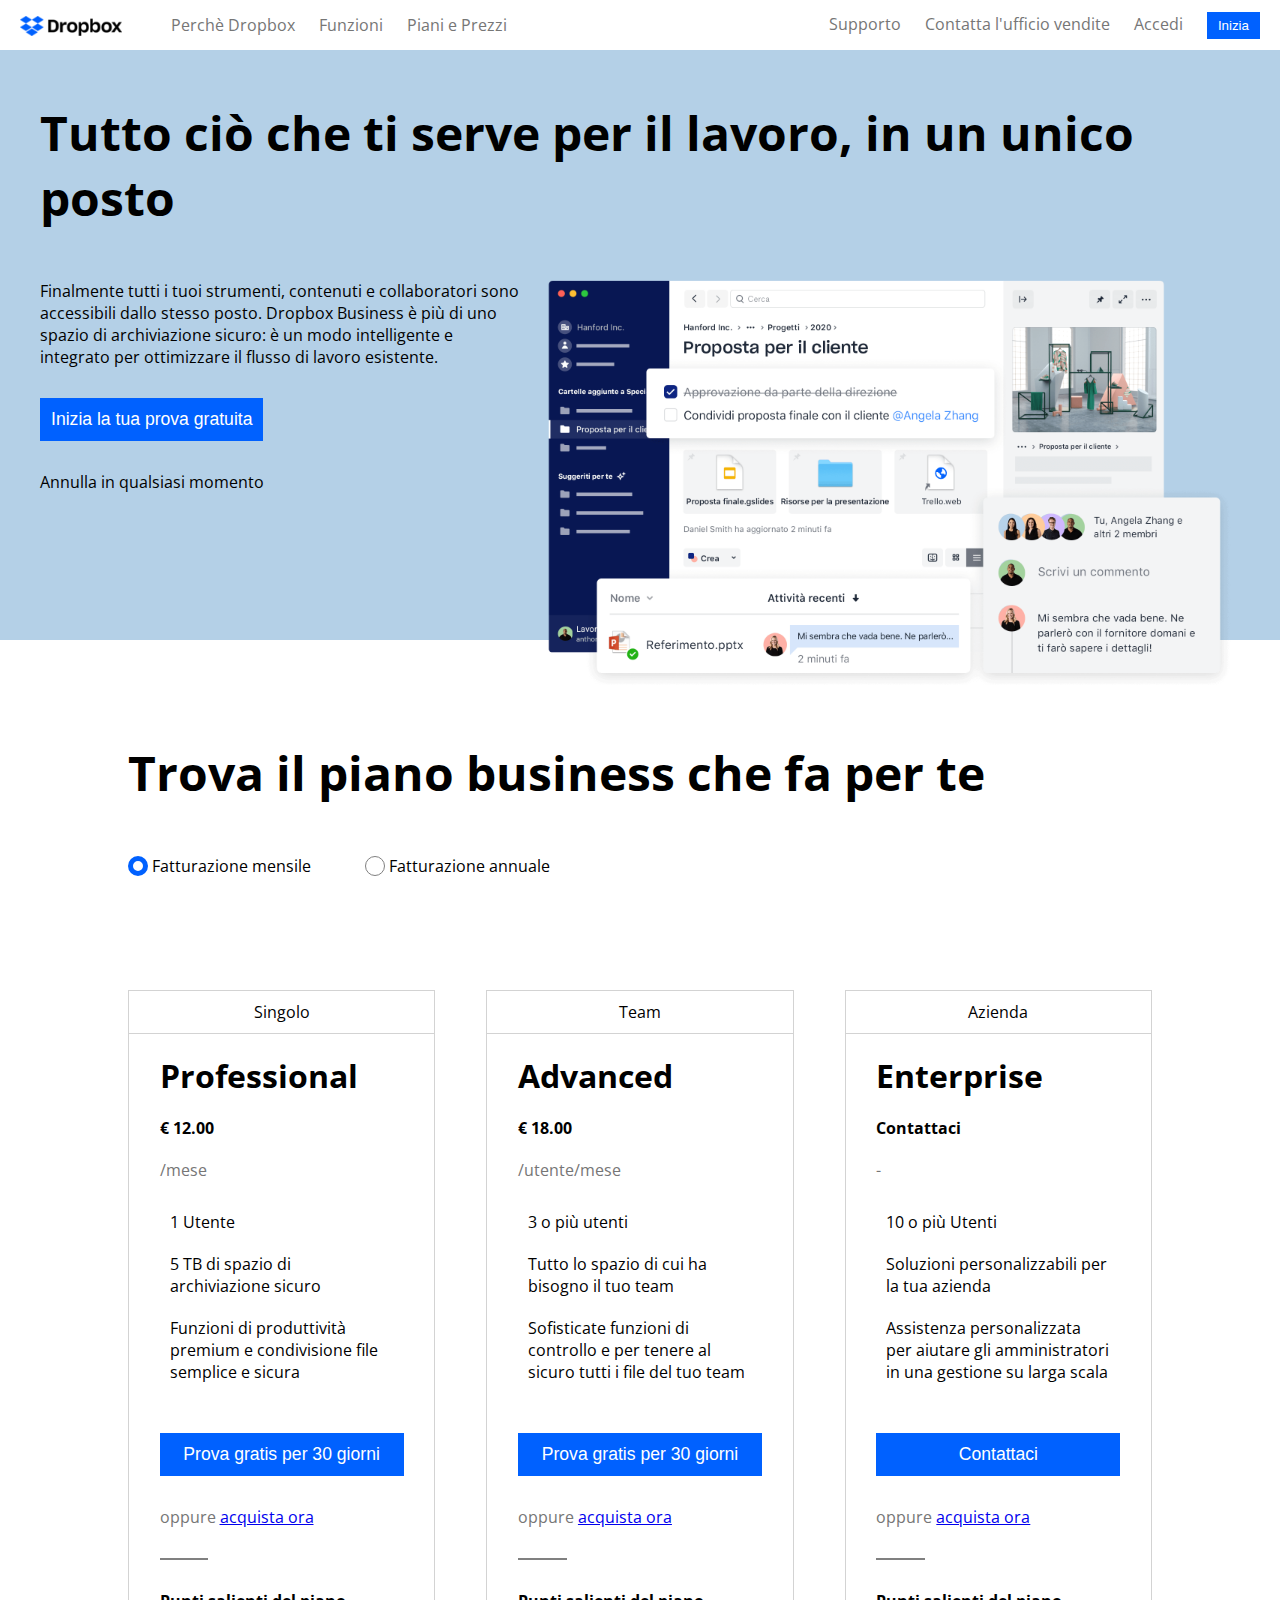
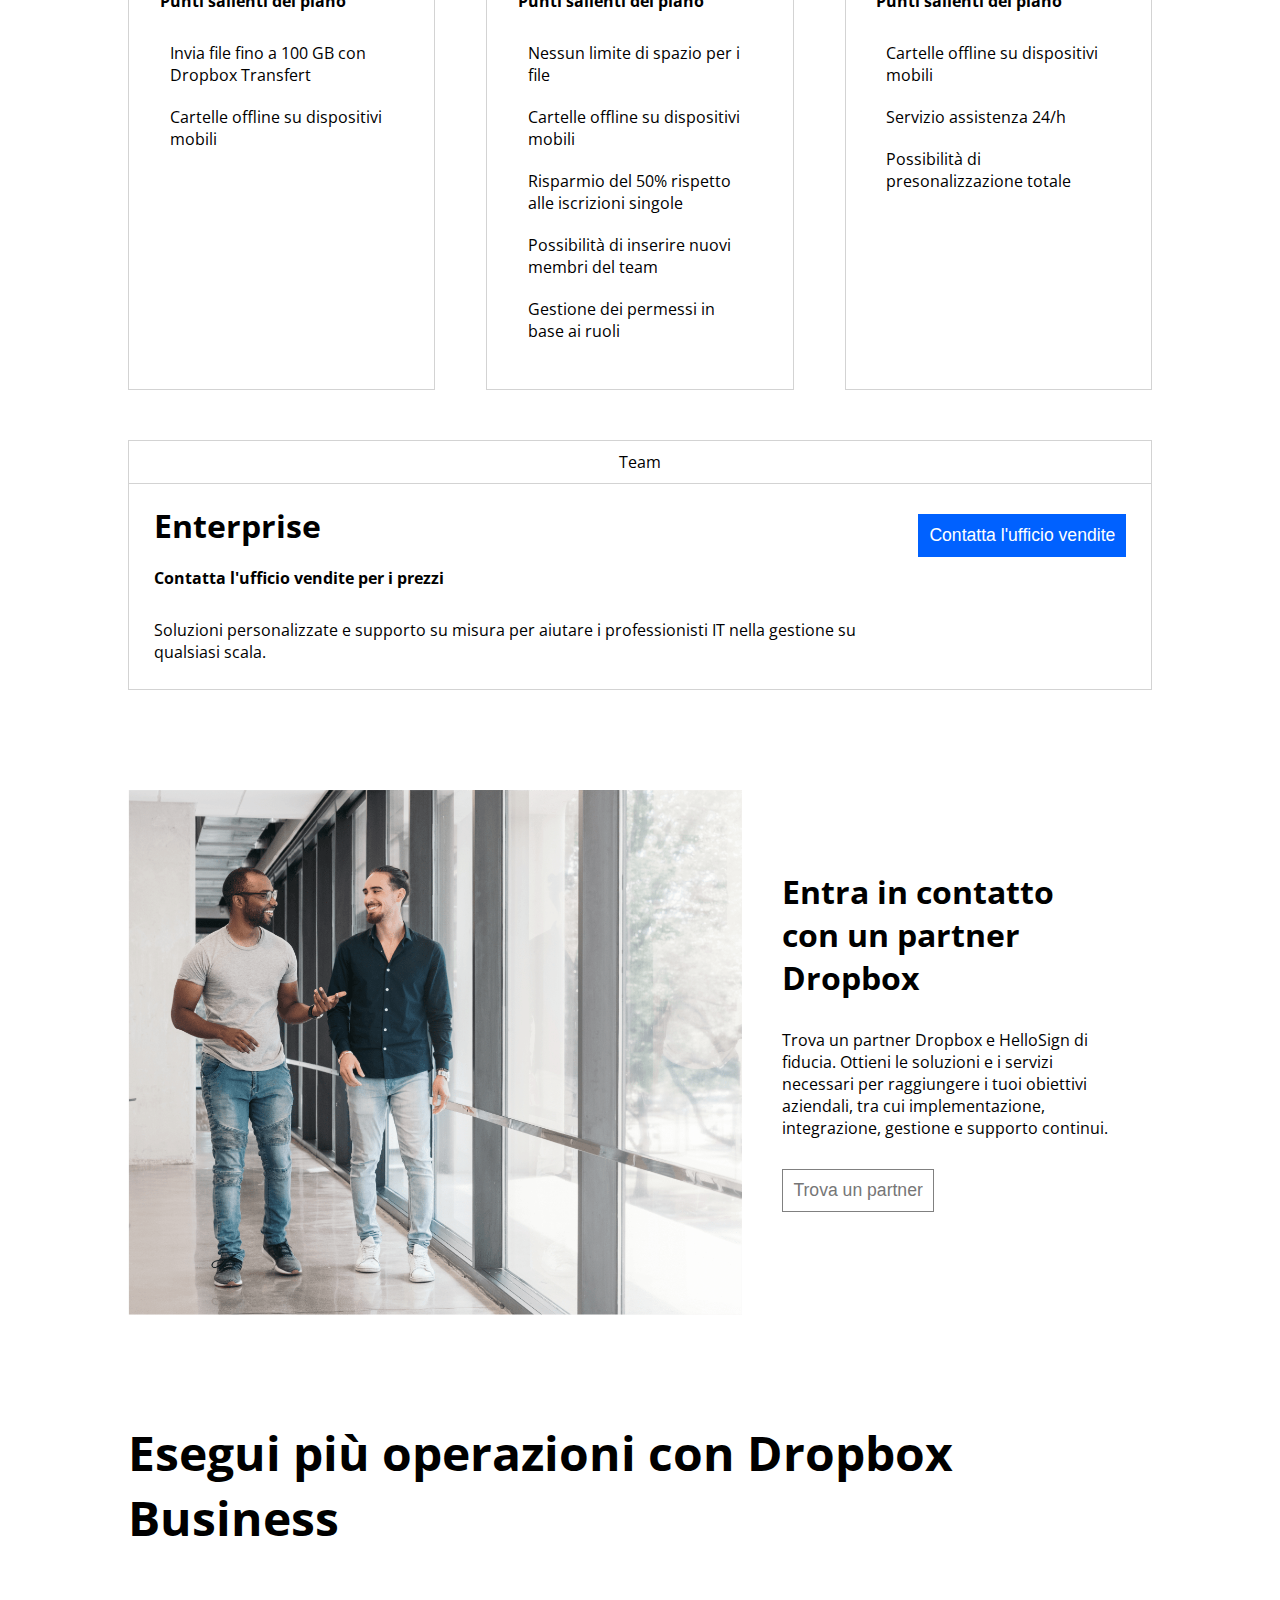
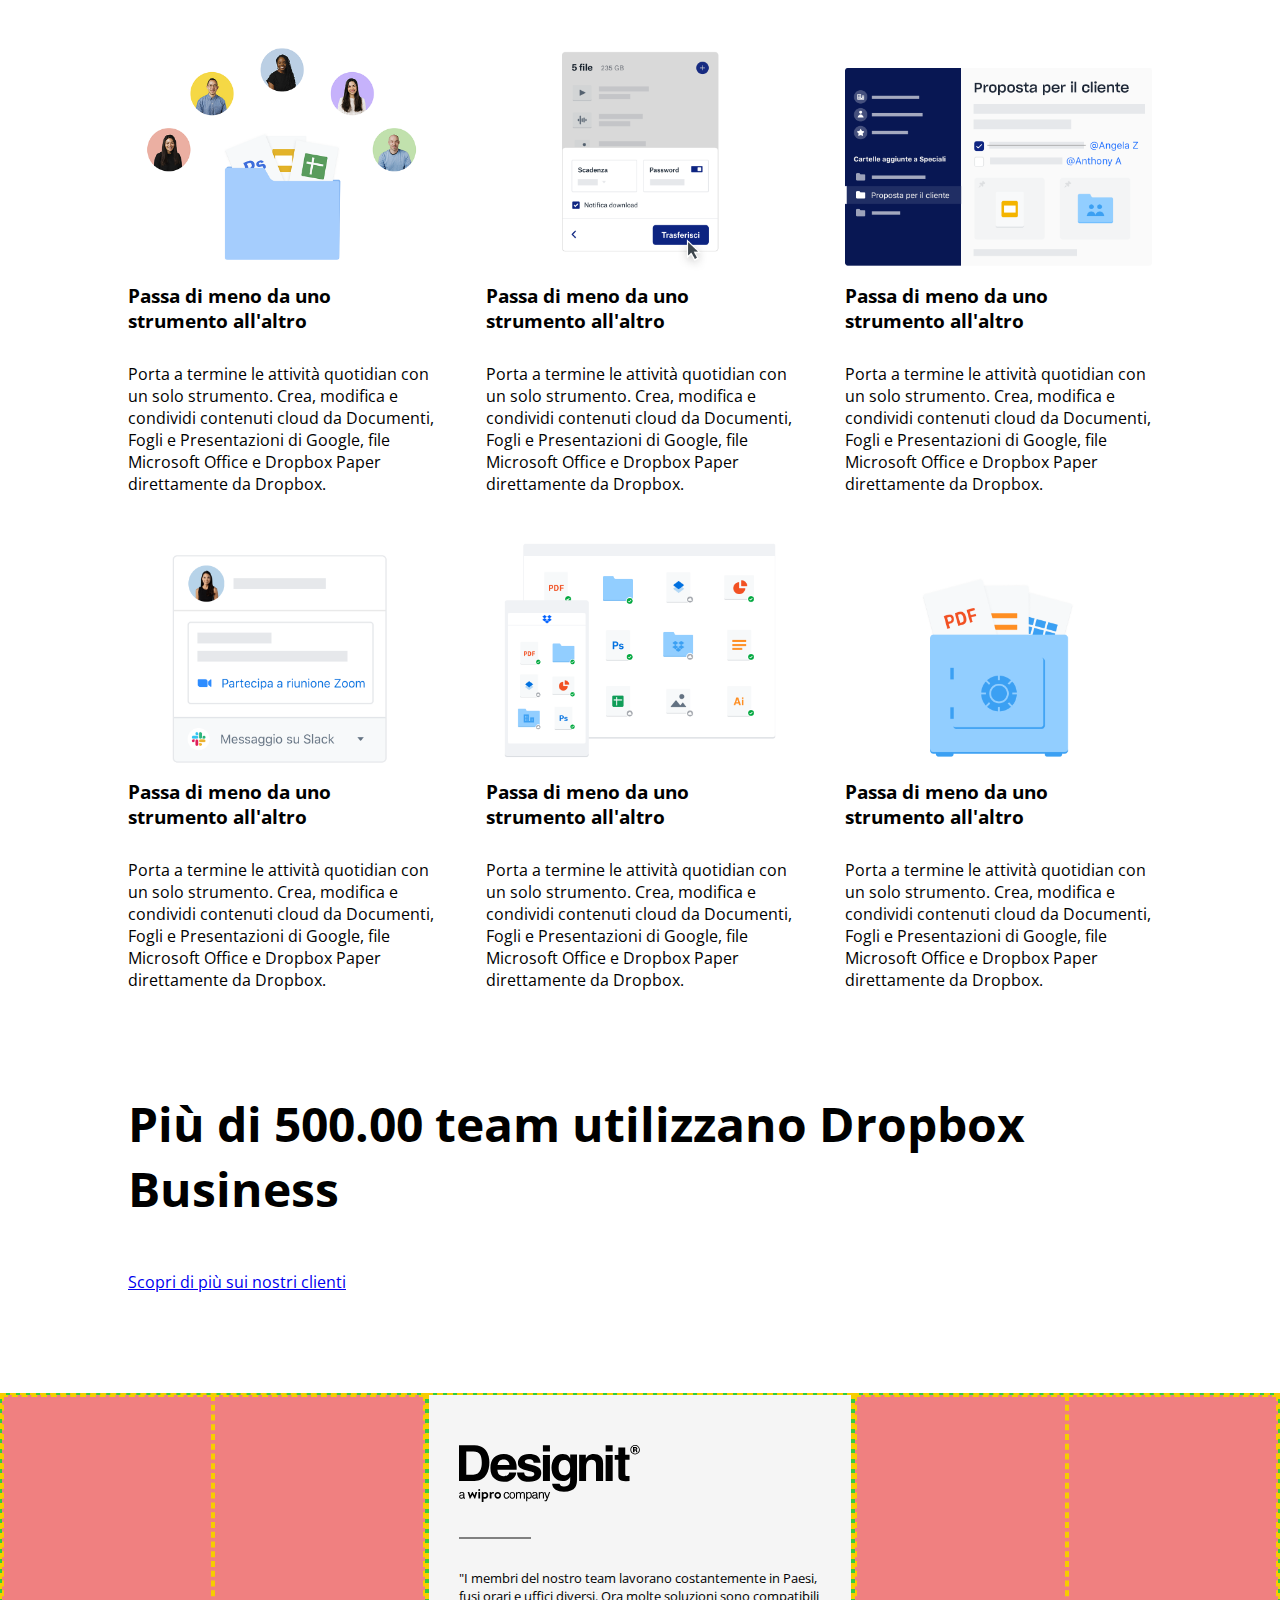
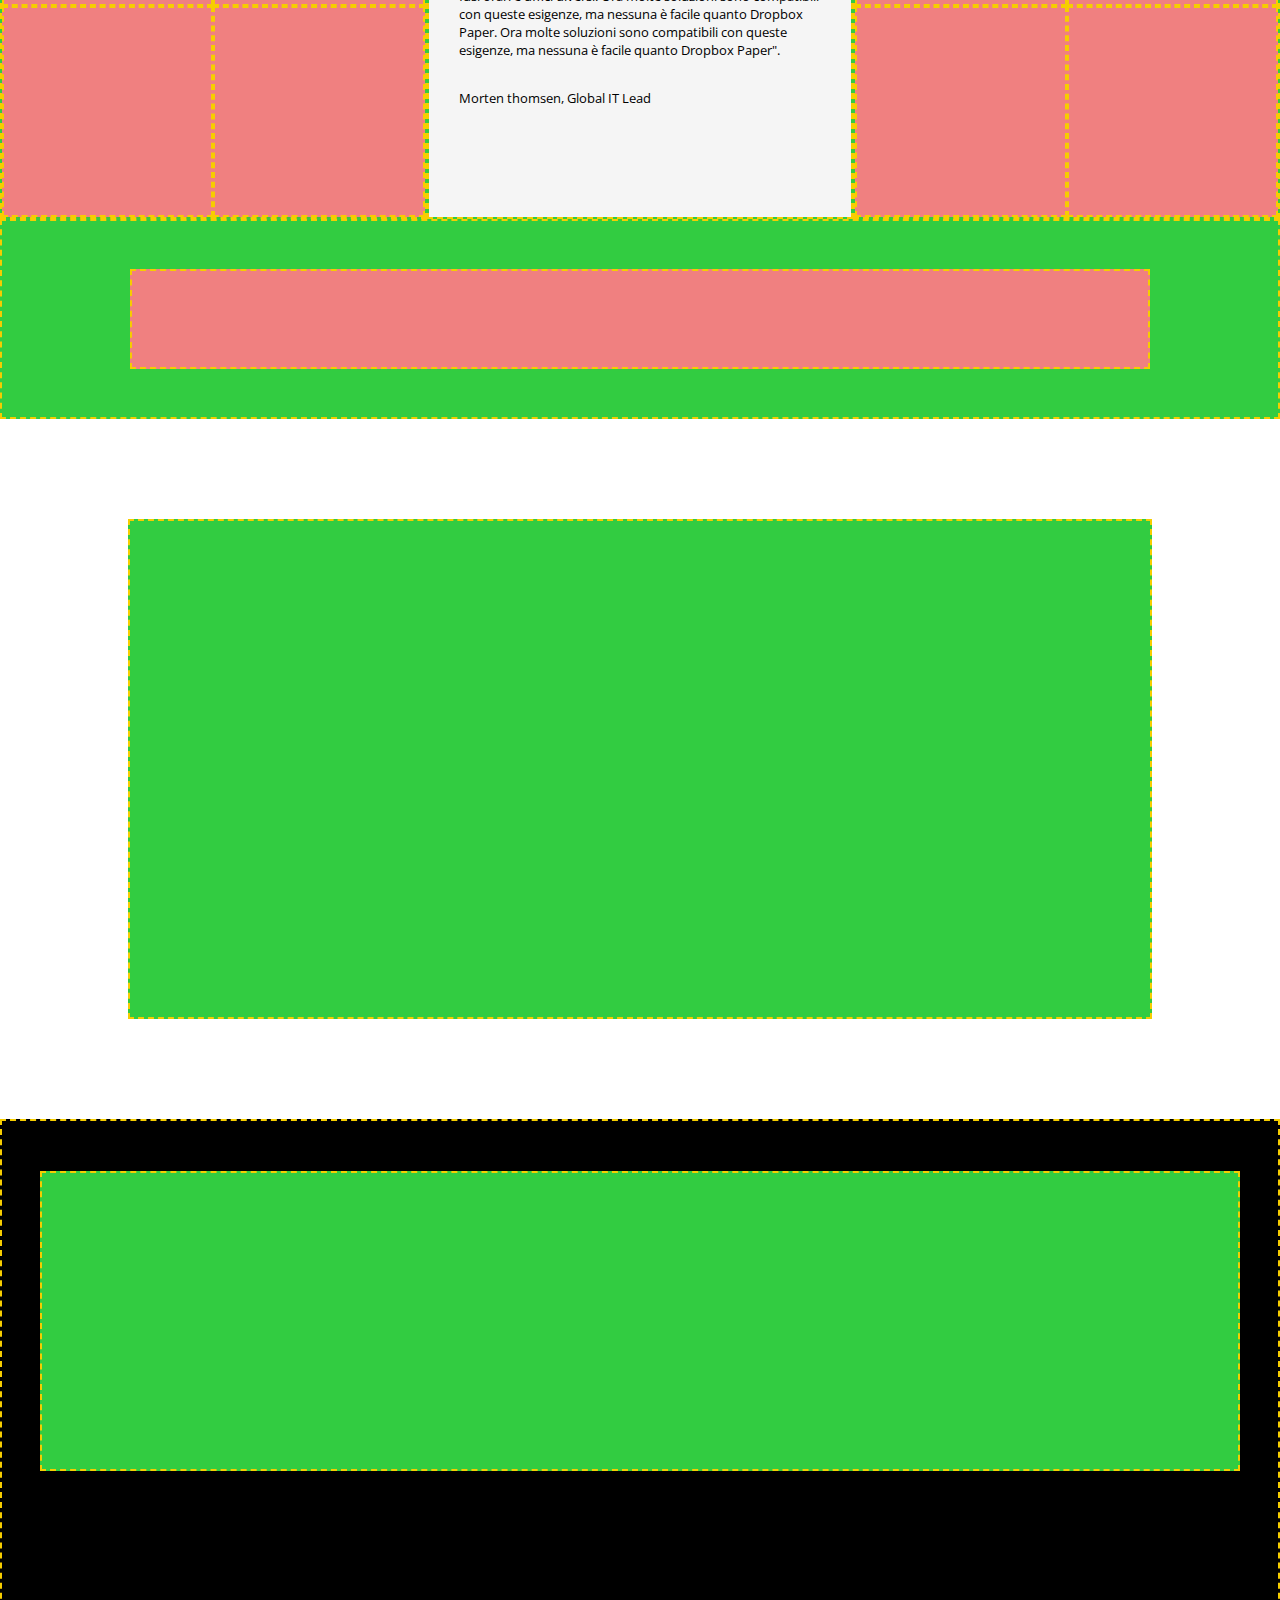
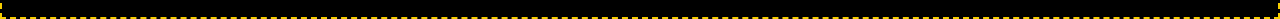
==== commit a4dc2f34: "Update first big square main" ====
--- a/index.html
+++ b/index.html
@@ -449,7 +449,7 @@
 
                     <div class="bottom-main-flex">
                         
-                        <div class="border big-img-box">
+                        <div class="border side-img-box">
                             
                             <div class="border img-1"></div>
                             <div class="border img-2"></div>
@@ -458,14 +458,30 @@
                         
                         </div>
                         
-                        <div class="border big-img-box"></div>
-                        
                         <div class="border big-img-box">
                             
-                            <div class="border img-1"></div>
-                            <div class="border img-2"></div>
-                            <div class="border img-3"></div>
-                            <div class="border img-4"></div>
+                            <div class="big-img-background">
+                                
+                                <img class="center-logo" src="img/designit.svg" alt="logo">
+                                <hr class="card-line">
+                                <p class="margin-top">"I membri del nostro team lavorano costantemente in Paesi,
+                                    fusi orari e uffici diversi. Ora molte soluzioni sono compatibili
+                                    con queste esigenze, ma nessuna è facile quanto Dropbox Paper.
+                                    Ora molte soluzioni sono compatibili con queste esigenze, ma 
+                                    nessuna è facile quanto Dropbox Paper".
+                                </p>
+                                <div class="margin-top">Morten thomsen, Global IT Lead</div>
+                            
+                            </div>
+                        
+                        </div>
+                        
+                        <div class="border side-img-box">
+                            
+                            <div class="border img-5"></div>
+                            <div class="border img-6"></div>
+                            <div class="border img-7"></div>
+                            <div class="border img-8"></div>
                         
                         </div>
                     
--- a/css/style.css
+++ b/css/style.css
@@ -23,7 +23,7 @@
 
 .small-container{
     margin: 0 auto;
-    width: 70%;
+    width: 80%;
     /* max-width: 900px; */
 }
 
@@ -393,11 +393,35 @@
     width: calc(100vw / 3);
     height: calc(100vw / 3);
     margin-top: 100px;
+}
+
+.side-img-box{
+    background-color: rgb(50, 204, 65);
+    width: calc(100vw / 3);
+    height: calc(100vw / 3);
+    margin-top: 100px;
     display: flex;
     flex-wrap: wrap;
 }
 
-.big-img-box > *{
+.big-img-background {
+    width: 100%;
+    height: 100%;
+    background-color: #F5F5F5;
+    padding: 50px 0;
+    padding-left: 30px;
+    padding-right: 30px;
+}
+
+.center-logo{
+    width: 50%;
+}
+
+.big-img-background p, .big-img-background div{
+    font-size: 0.8em;
+}
+
+.side-img-box > *{
     width: 50%;
     height: 50%;
     background-color: lightcoral;
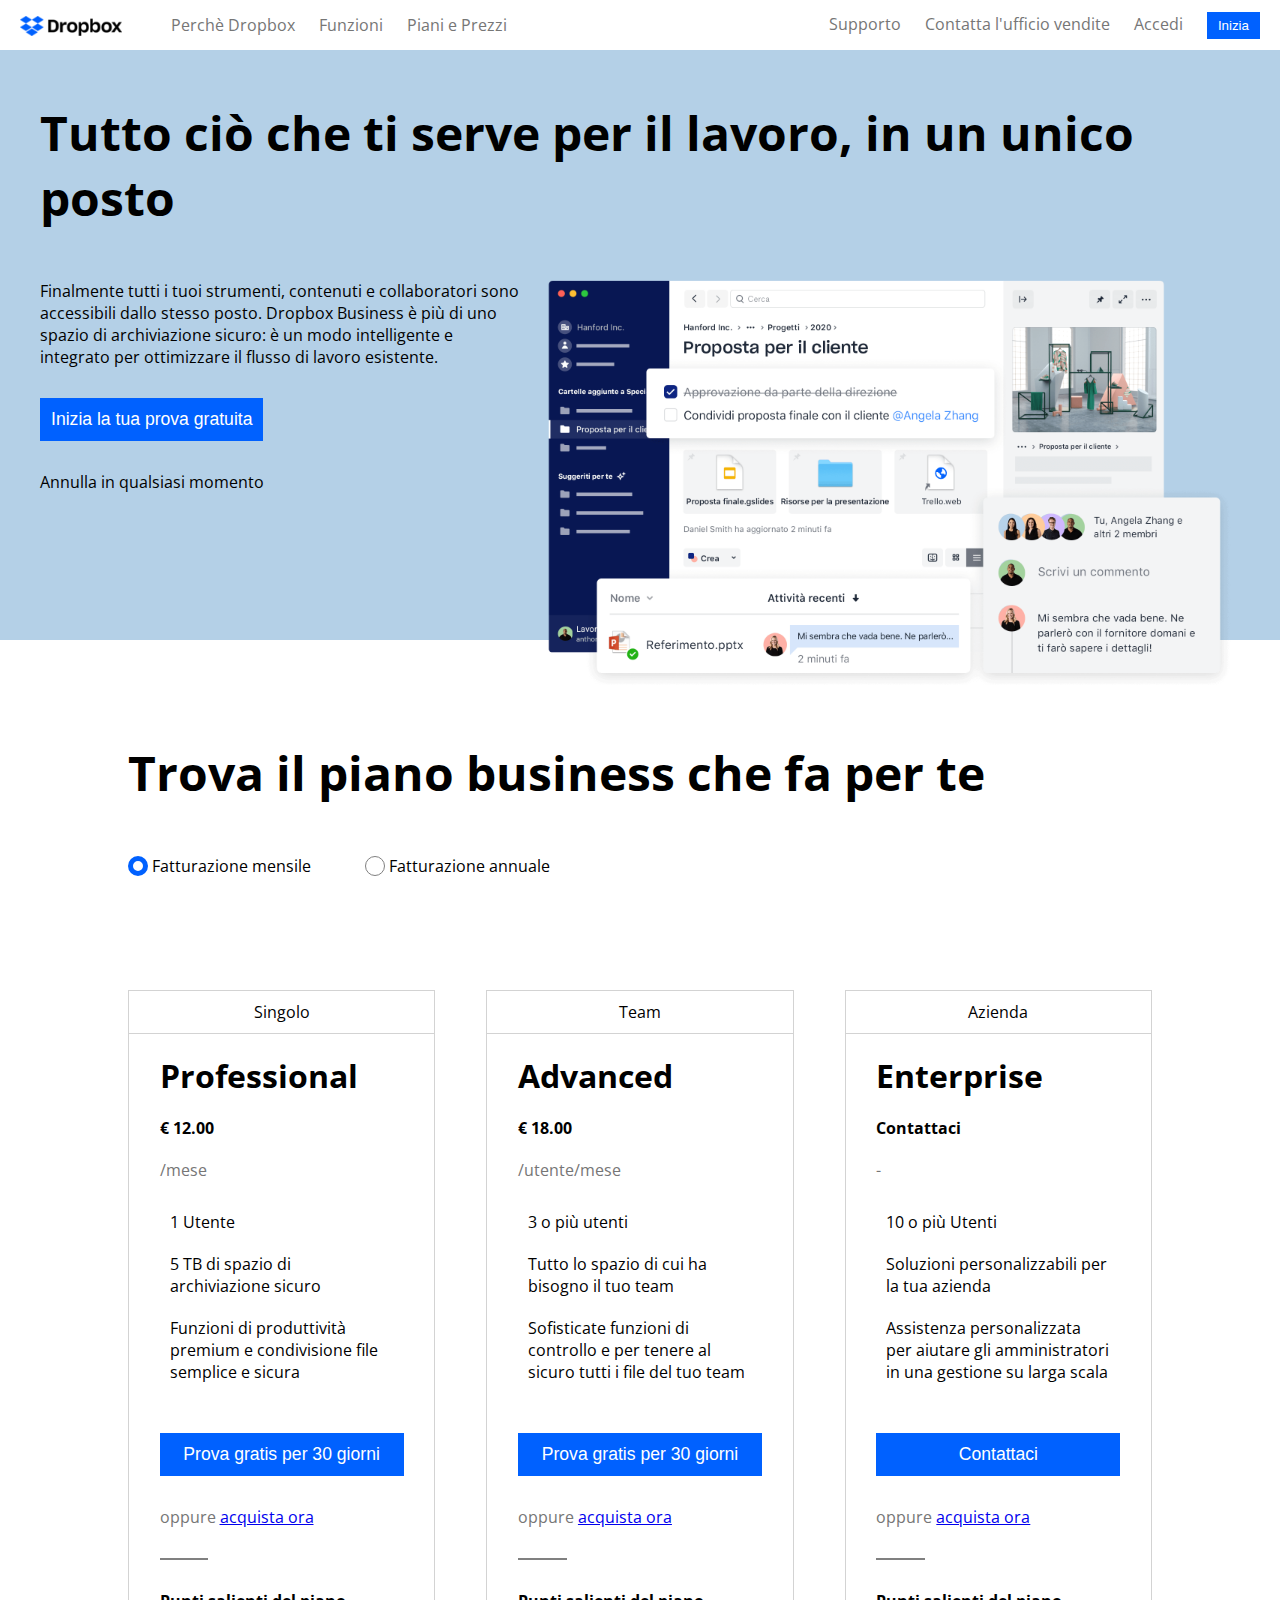
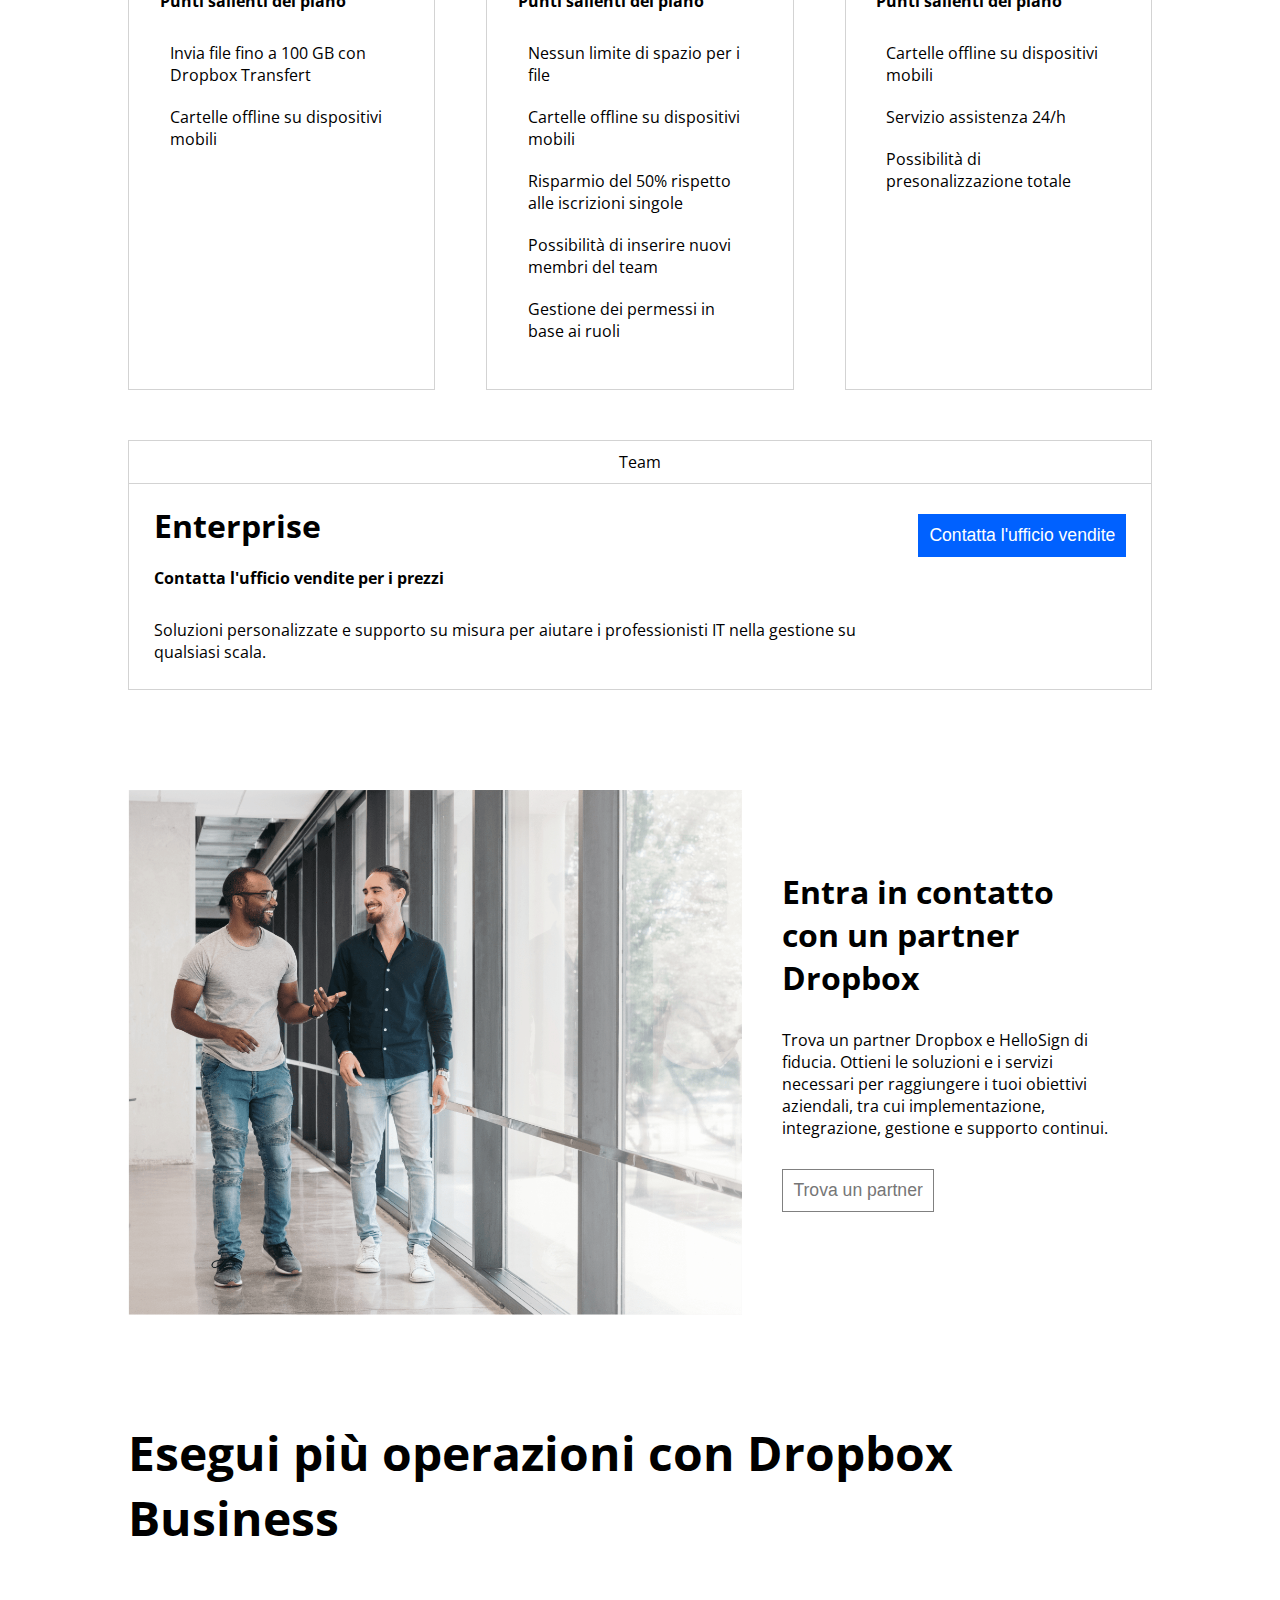
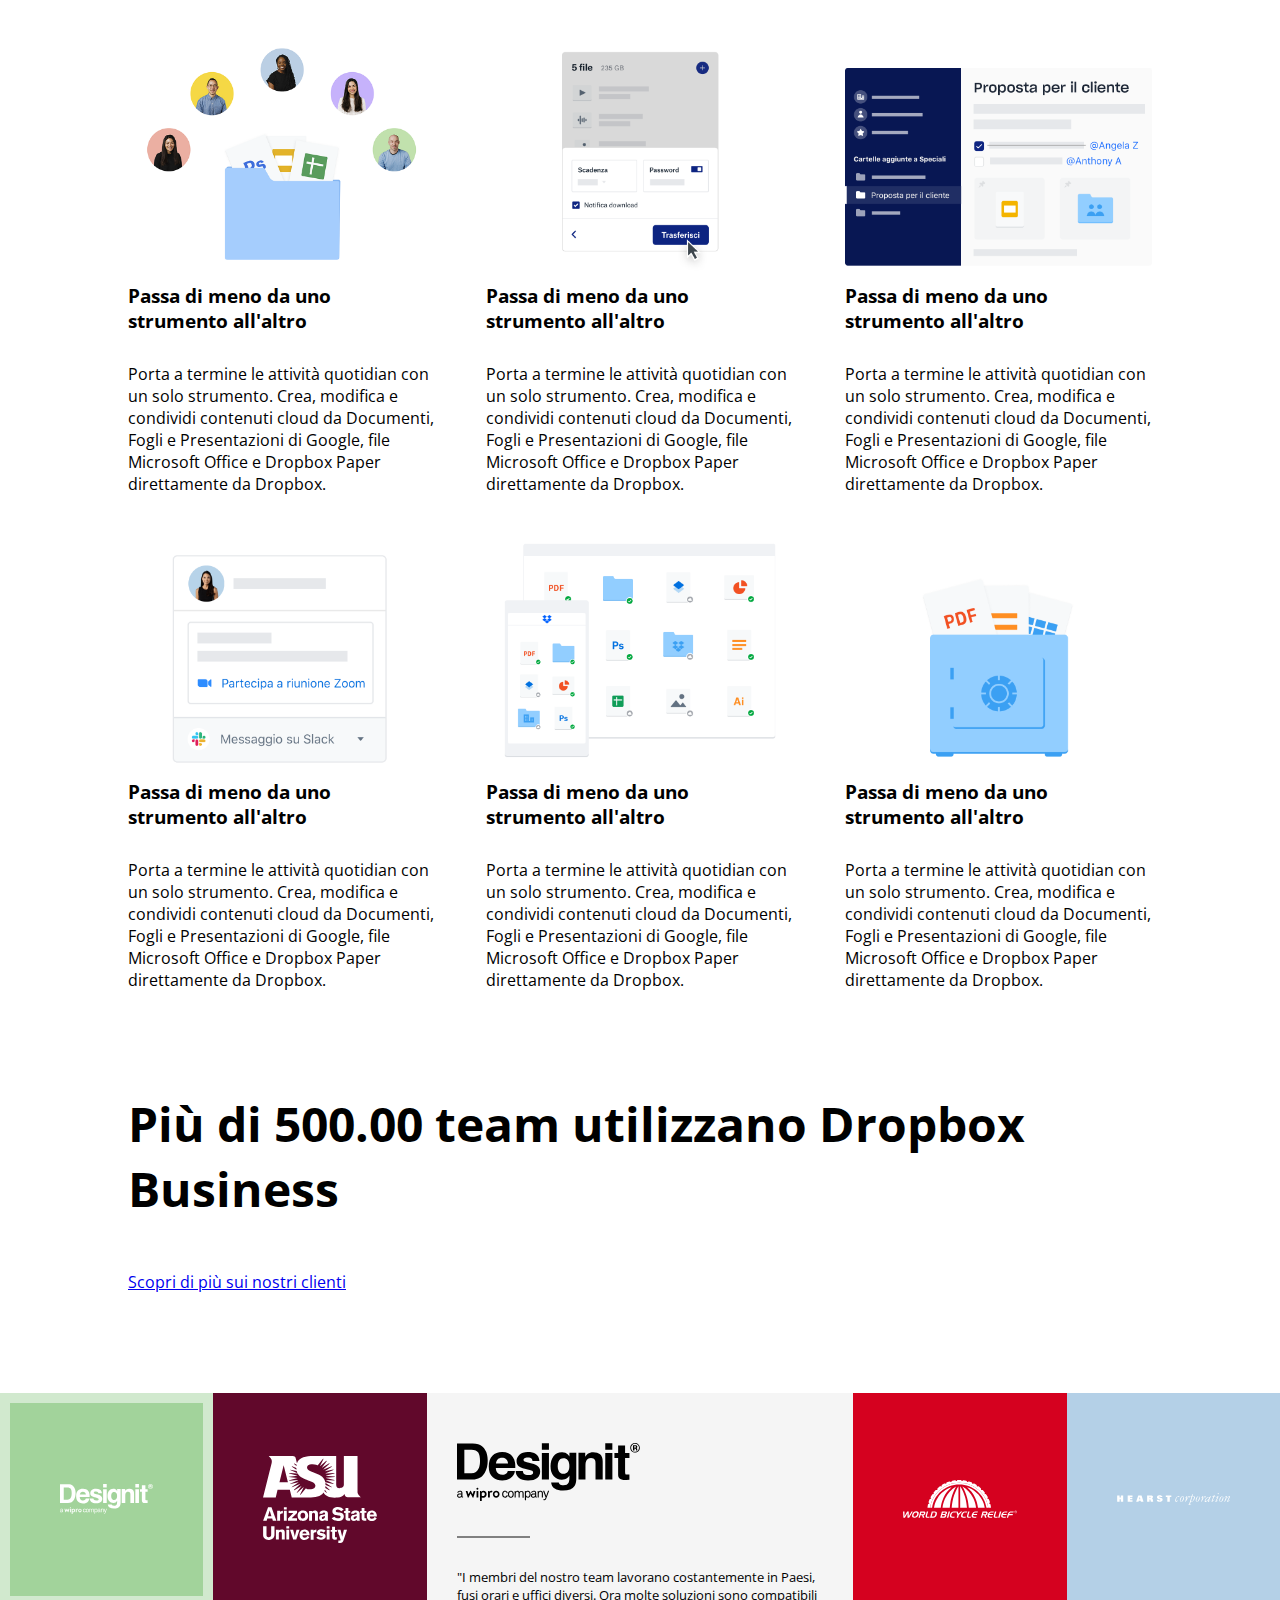
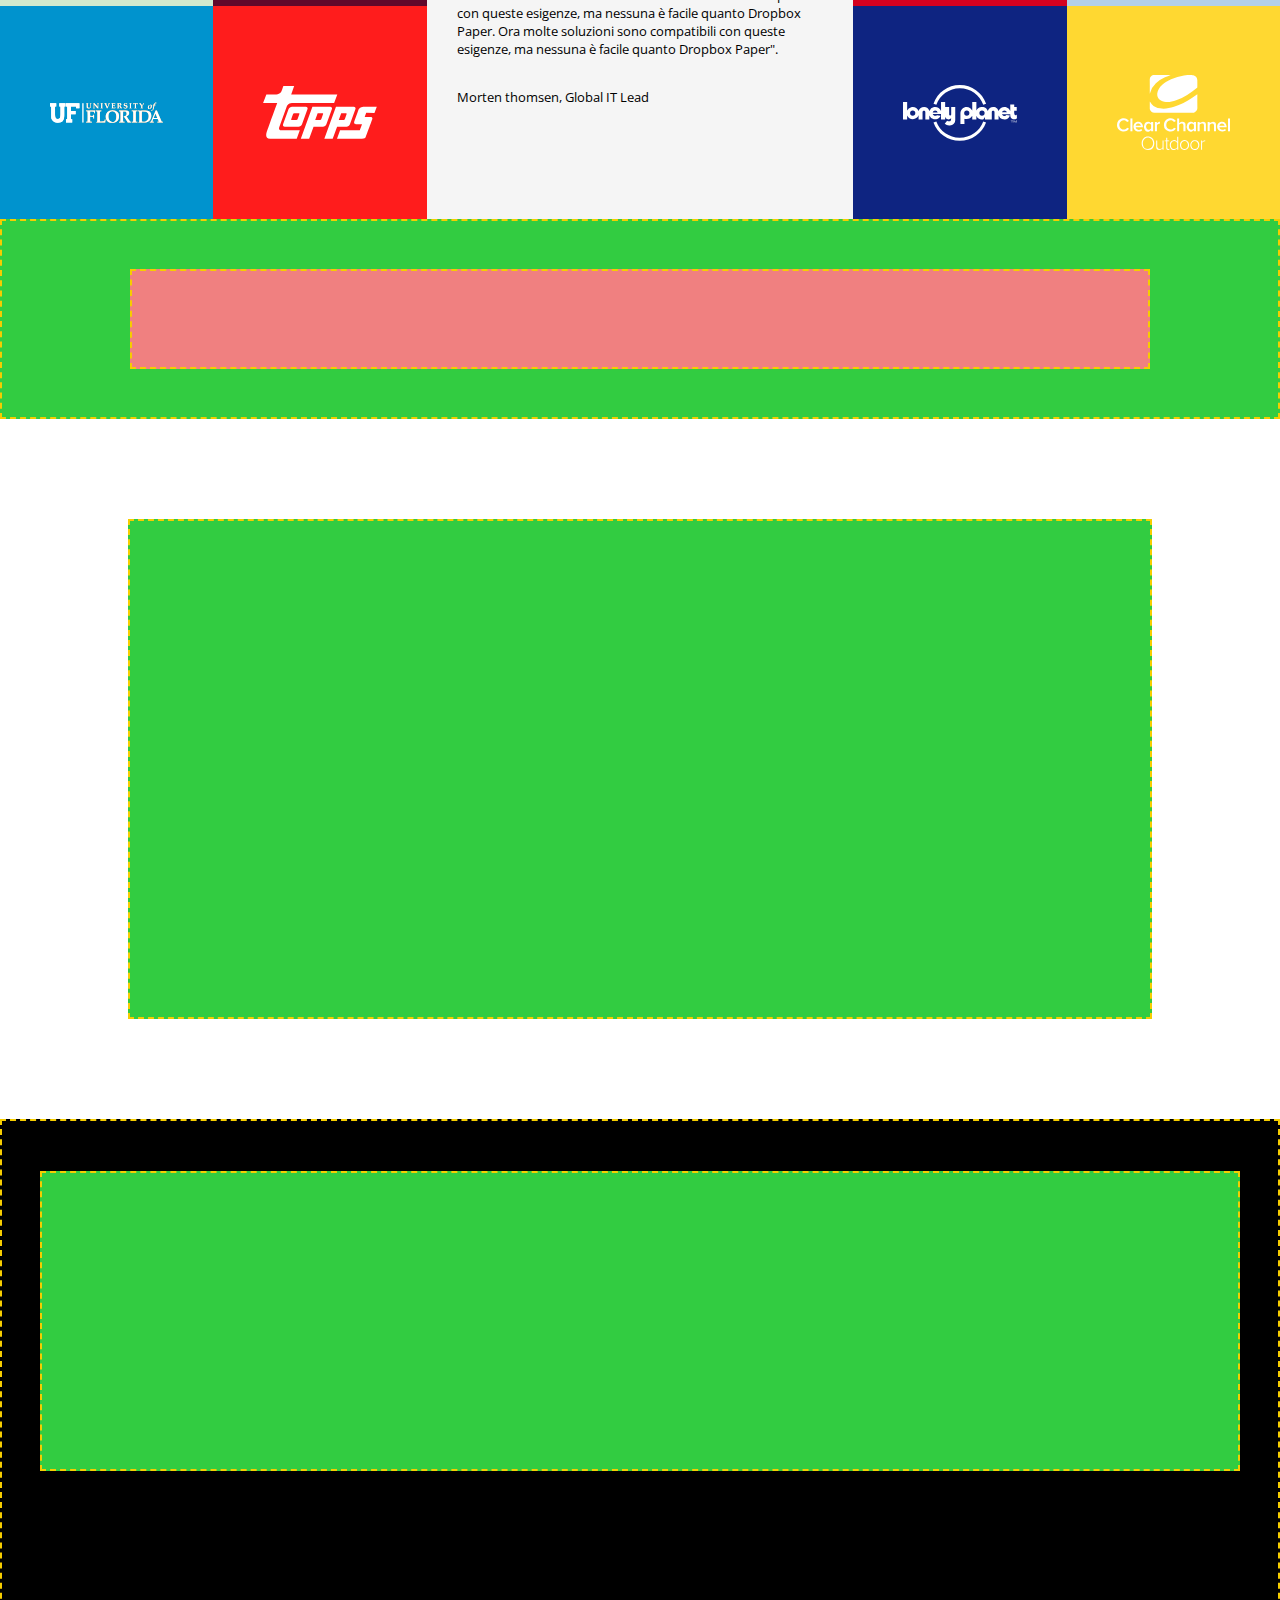
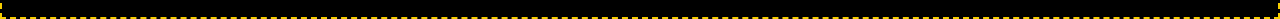
==== commit 23f43bff: "Update box square with 8 images" ====
--- a/index.html
+++ b/index.html
@@ -449,16 +449,28 @@
 
                     <div class="bottom-main-flex">
                         
-                        <div class="border side-img-box">
-                            
-                            <div class="border img-1"></div>
-                            <div class="border img-2"></div>
-                            <div class="border img-3"></div>
-                            <div class="border img-4"></div>
-                        
-                        </div>
-                        
-                        <div class="border big-img-box">
+                        <!-- parte sinistra  -->
+
+                        <div class="side-img-box">
+                            
+                            <div class="img-1 img-padding-flex">
+                                <img class="card-logo" src="img/designit.svg" alt="logo 1">
+                            </div>
+                            <div class="img-2 img-padding-flex">
+                                <img class="card-logo" src="img/arizona_state_university.svg" alt="logo 2">
+                            </div>
+                            <div class="img-3 img-padding-flex">
+                                <img class="card-logo" src="img/university_of_florida.svg" alt="logo 3">
+                            </div>
+                            <div class="img-4 img-padding-flex">
+                                <img class="card-logo" src="img/topps.svg" alt="logo 4">
+                            </div>
+                        
+                        </div>
+                        
+                        <!-- immagine centrale -->
+
+                        <div class="big-img-box">
                             
                             <div class="big-img-background">
                                 
@@ -476,12 +488,22 @@
                         
                         </div>
                         
-                        <div class="border side-img-box">
-                            
-                            <div class="border img-5"></div>
-                            <div class="border img-6"></div>
-                            <div class="border img-7"></div>
-                            <div class="border img-8"></div>
+                        <!-- parte destra -->
+
+                        <div class="side-img-box">
+                            
+                            <div class="img-5 img-padding-flex">
+                                <img class="card-logo" src="img/world_bicycle_relief.svg" alt="logo 5">
+                            </div>
+                            <div class="img-6 img-padding-flex">
+                                <img class="card-logo" src="img/hearst_corp.svg" alt="logo 6">
+                            </div>
+                            <div class="img-7 img-padding-flex">
+                                <img class="card-logo" src="img/lonely_planet.svg" alt="logo 7">
+                            </div>
+                            <div class="img-8 img-padding-flex">
+                                <img class="card-logo" src="img/clear_channel.svg" alt="logo 8">
+                            </div>
                         
                         </div>
                     
--- a/css/style.css
+++ b/css/style.css
@@ -389,14 +389,14 @@
 }
 
 .big-img-box{
-    background-color: rgb(50, 204, 65);
+    /* background-color: rgb(50, 204, 65); */
     width: calc(100vw / 3);
     height: calc(100vw / 3);
     margin-top: 100px;
 }
 
 .side-img-box{
-    background-color: rgb(50, 204, 65);
+    /* background-color: rgb(50, 204, 65); */
     width: calc(100vw / 3);
     height: calc(100vw / 3);
     margin-top: 100px;
@@ -424,7 +424,51 @@
 .side-img-box > *{
     width: 50%;
     height: 50%;
-    background-color: lightcoral;
+    /* background-color: lightcoral; */
+}
+
+.img-padding-flex{
+    padding: 0 50px;
+    display: flex;
+    align-items: center;
+}
+
+.img-1{
+    background-color: #A2D39B;
+    border: 10px solid #D1E9CE;
+}
+
+.img-2{
+    background-color: #61082B;
+}
+
+.img-3{
+    background-color: #0093CE;
+}
+
+.img-4{
+    background-color: #FF1C1C;
+}
+
+.img-5{
+    background-color: #D5011F;
+}
+
+.img-6{
+    background-color: #B4D0E7;
+}
+
+.img-7{
+    background-color: #0E2481;
+}
+
+.img-8{
+    background-color: #FFD831;
+}
+
+.card-logo{
+    width: 100%;
+    filter: invert();
 }
 
 .cta-box{
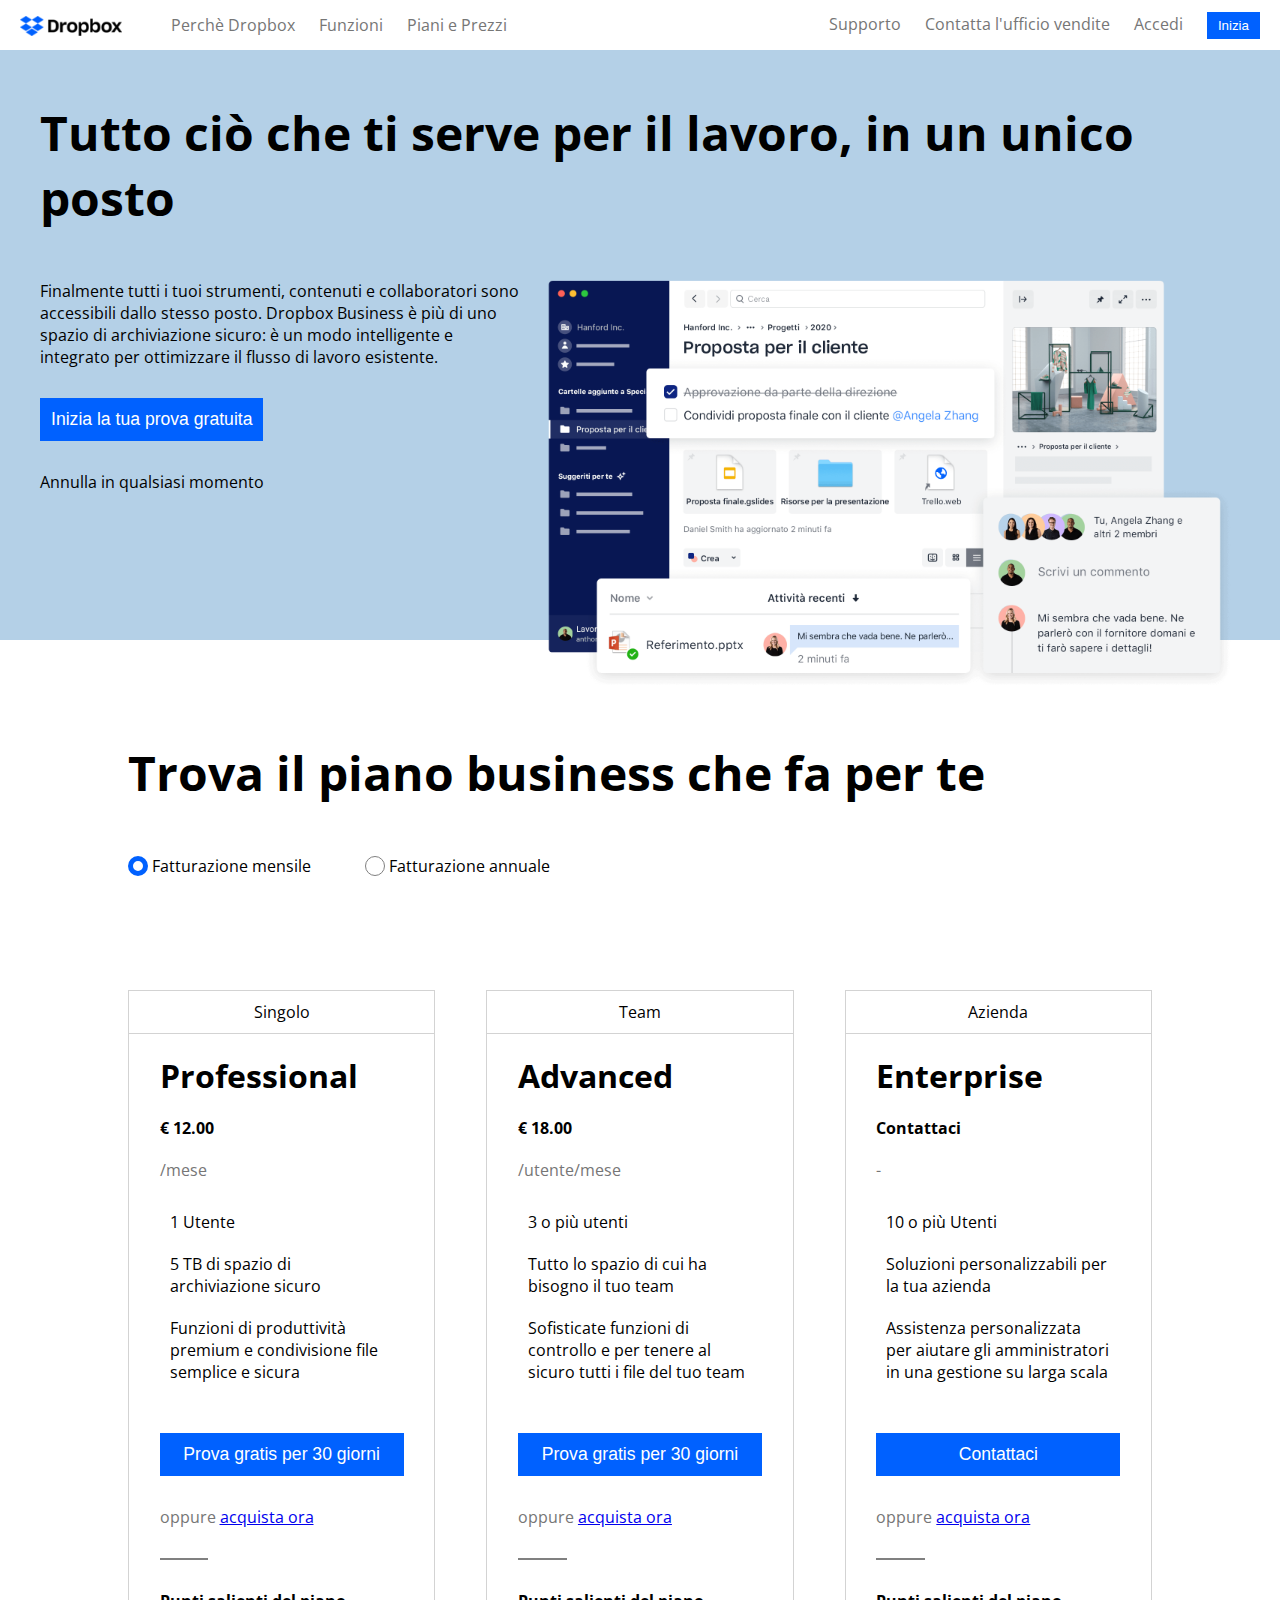
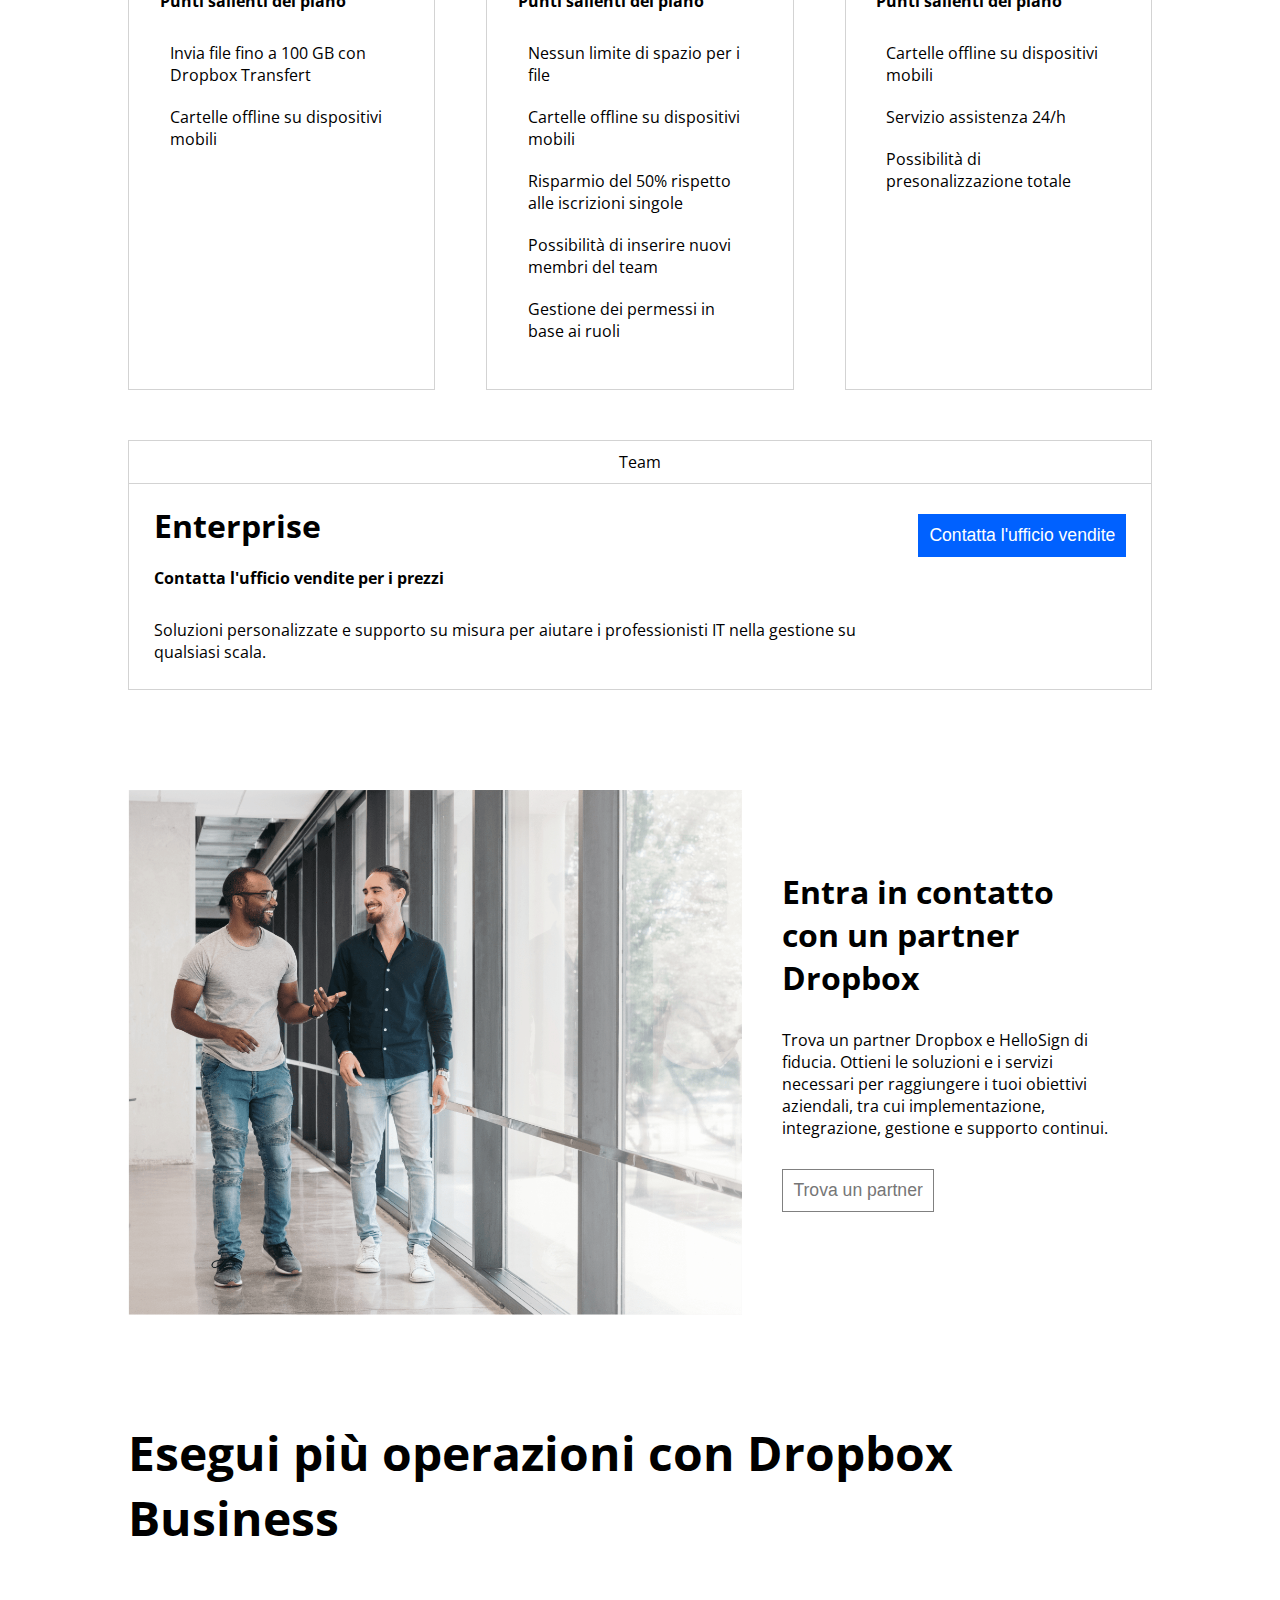
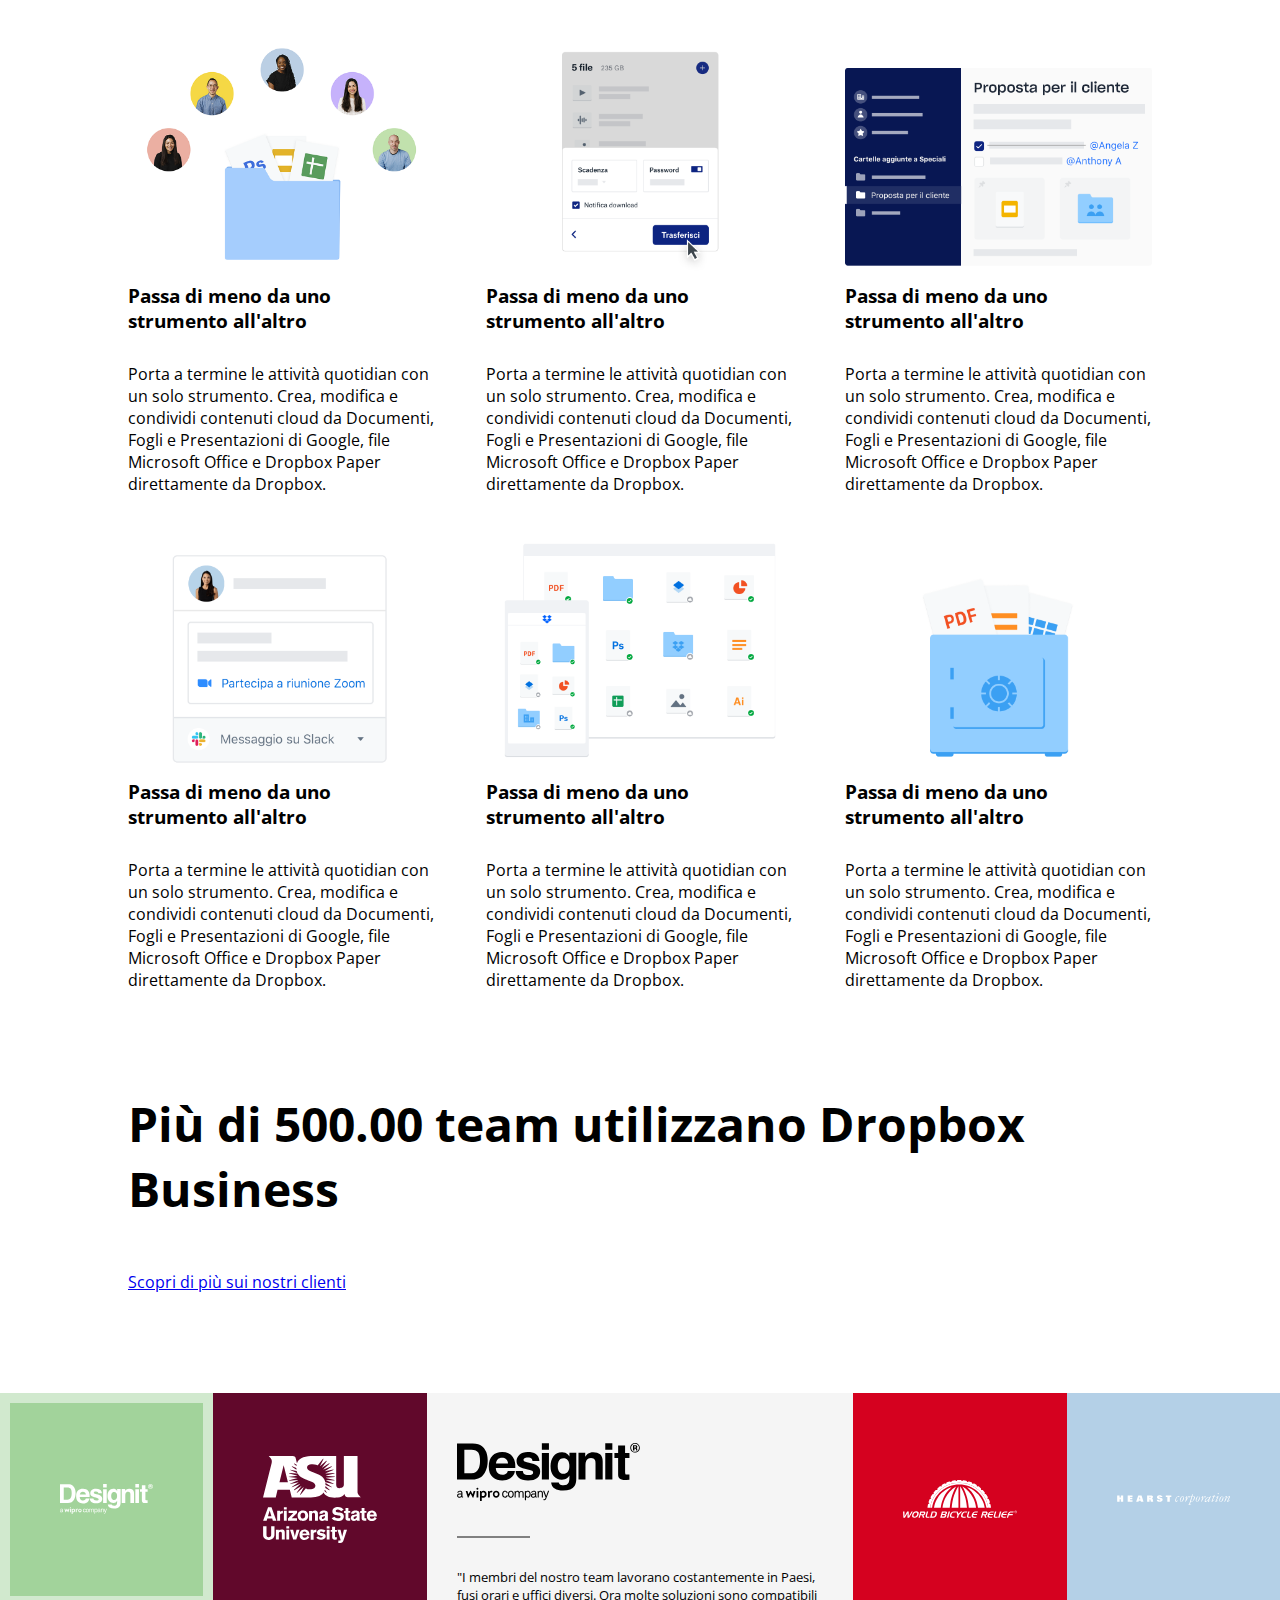
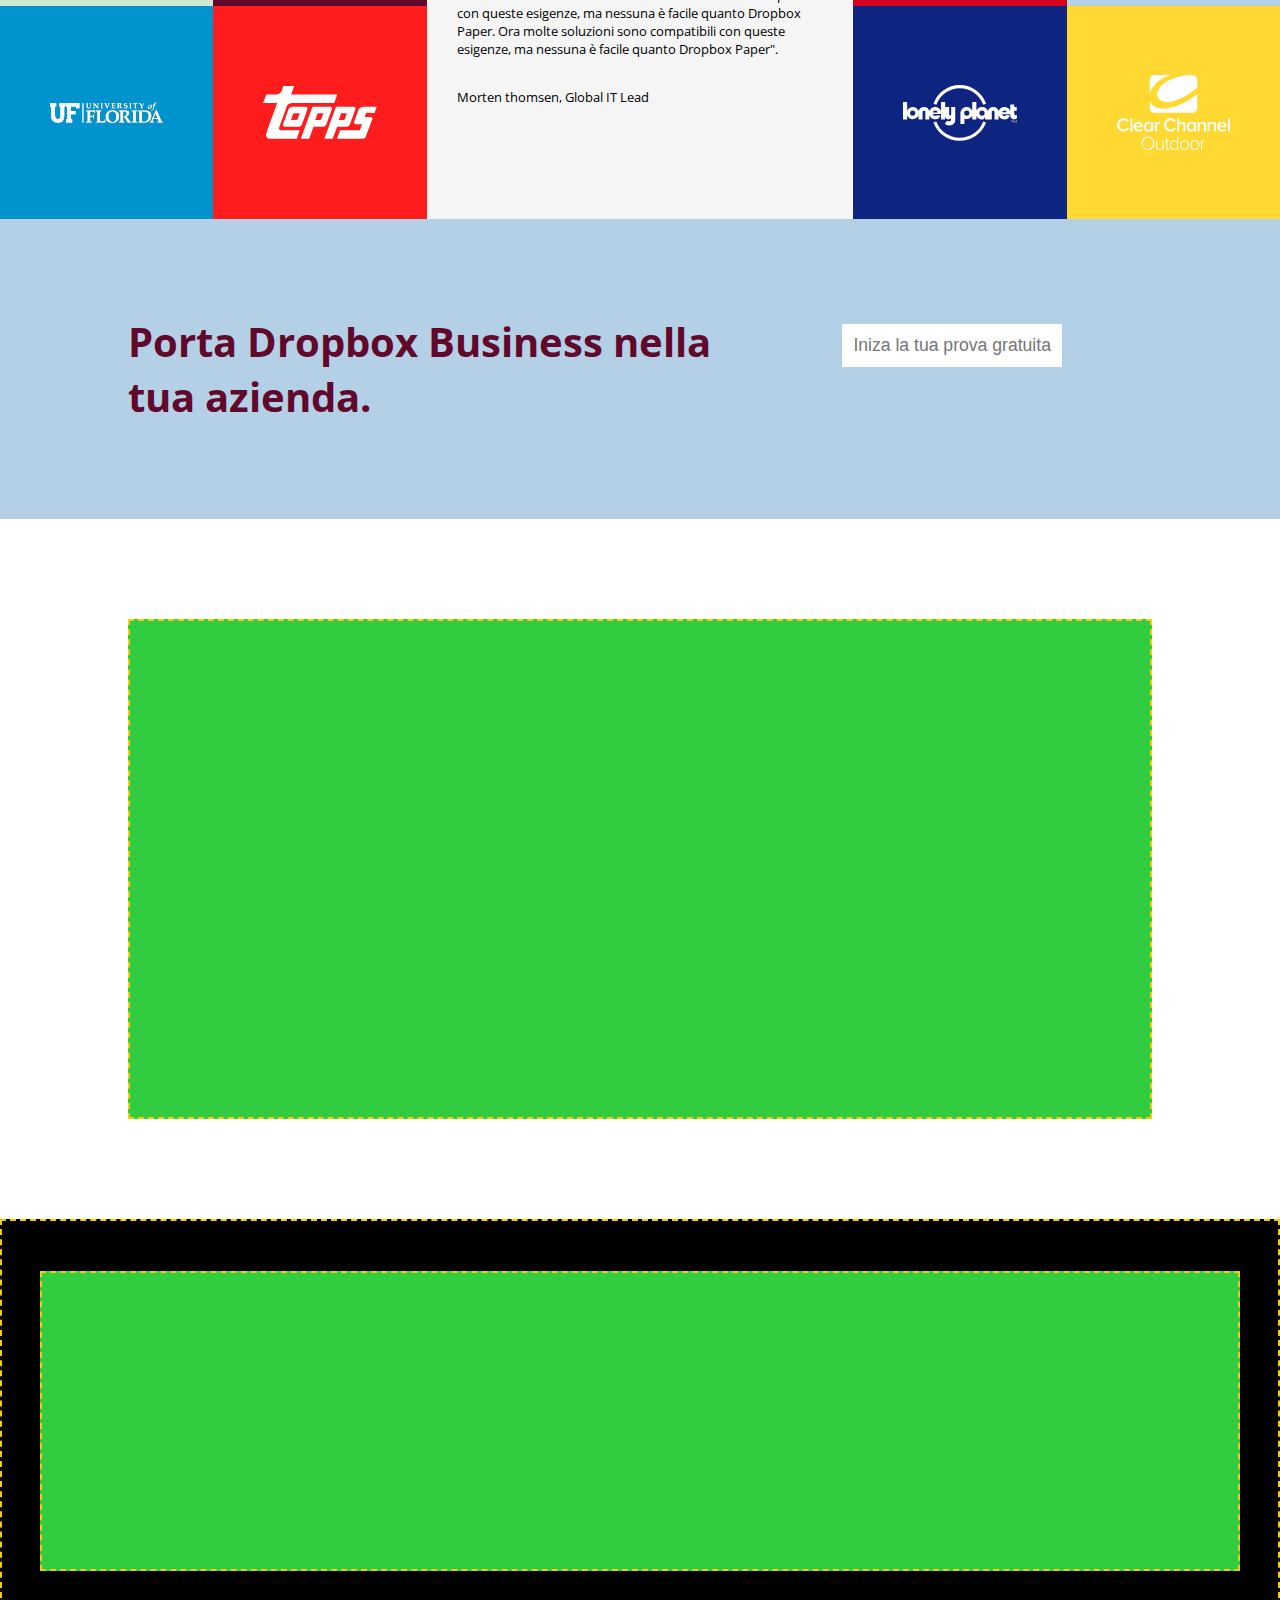
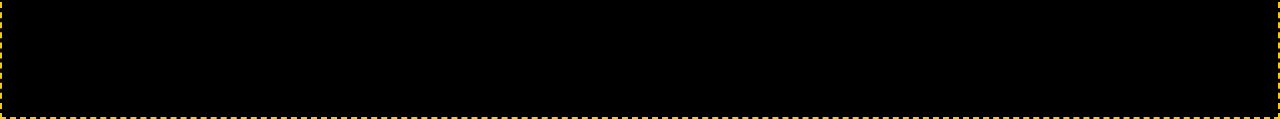
==== commit 61c454c5: "add cta" ====
--- a/index.html
+++ b/index.html
@@ -509,11 +509,21 @@
                     
                     </div>
 
-                    <div class="border cta-box">
+                    <div class="cta-box">
                         
                         <div class="small-container">
                             
-                            <div class="border cta-text"></div>
+                            <div class="cta-text">
+                                
+                                <div class="cta-left">
+                                    <h2>Porta Dropbox Business nella tua azienda.</h2>
+                                </div> 
+                                
+                                <div class="cta-right">
+                                    <button class="gray button">Iniza la tua prova gratuita</button>
+                                </div>   
+                            
+                            </div>
 
                         </div>
 
--- a/css/style.css
+++ b/css/style.css
@@ -472,17 +472,39 @@
 }
 
 .cta-box{
-    background-color:  rgb(50, 204, 65);
-    width: 100%;
-    min-height: 200px;
+    background-color: #B4D0E7;
+    width: 100%;
+    min-height: 300px;
     display: flex;
     align-items: center;
 }
 
 .cta-text{
-    background-color: lightcoral;
+    /* background-color: lightcoral; */
     width: 100%;
     min-height: 100px;
+    display: flex;
+
+}
+
+.cta-left{
+    width: 60%;
+}
+
+.cta-right{
+    width: 40%;
+}
+
+.cta-left > h2 {
+    font-size: 2.5em;
+    color: #61082B;
+}
+
+.cta-right > button{
+    background-color: white;
+    border: 1px solid white;
+    margin-left: 100px;
+    margin-top: 10px;
 }
 
 /* fine section 4 */
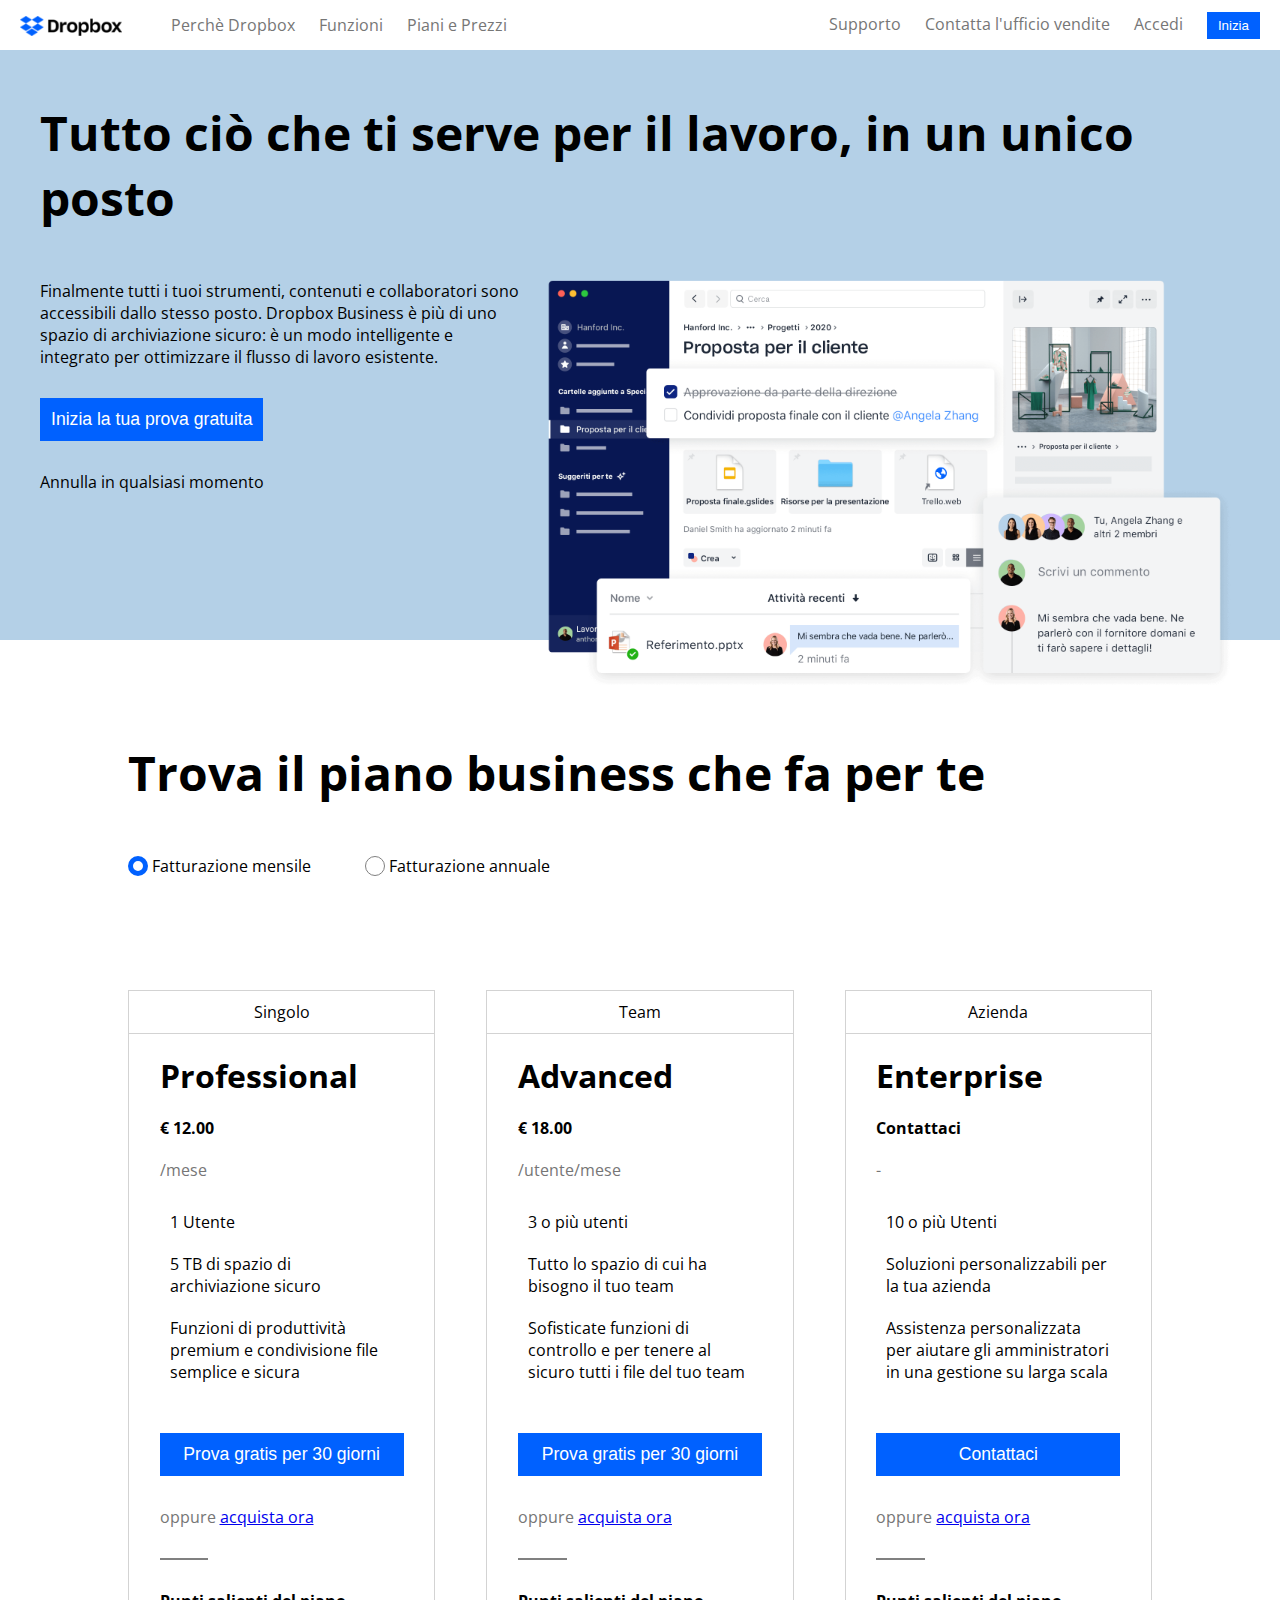
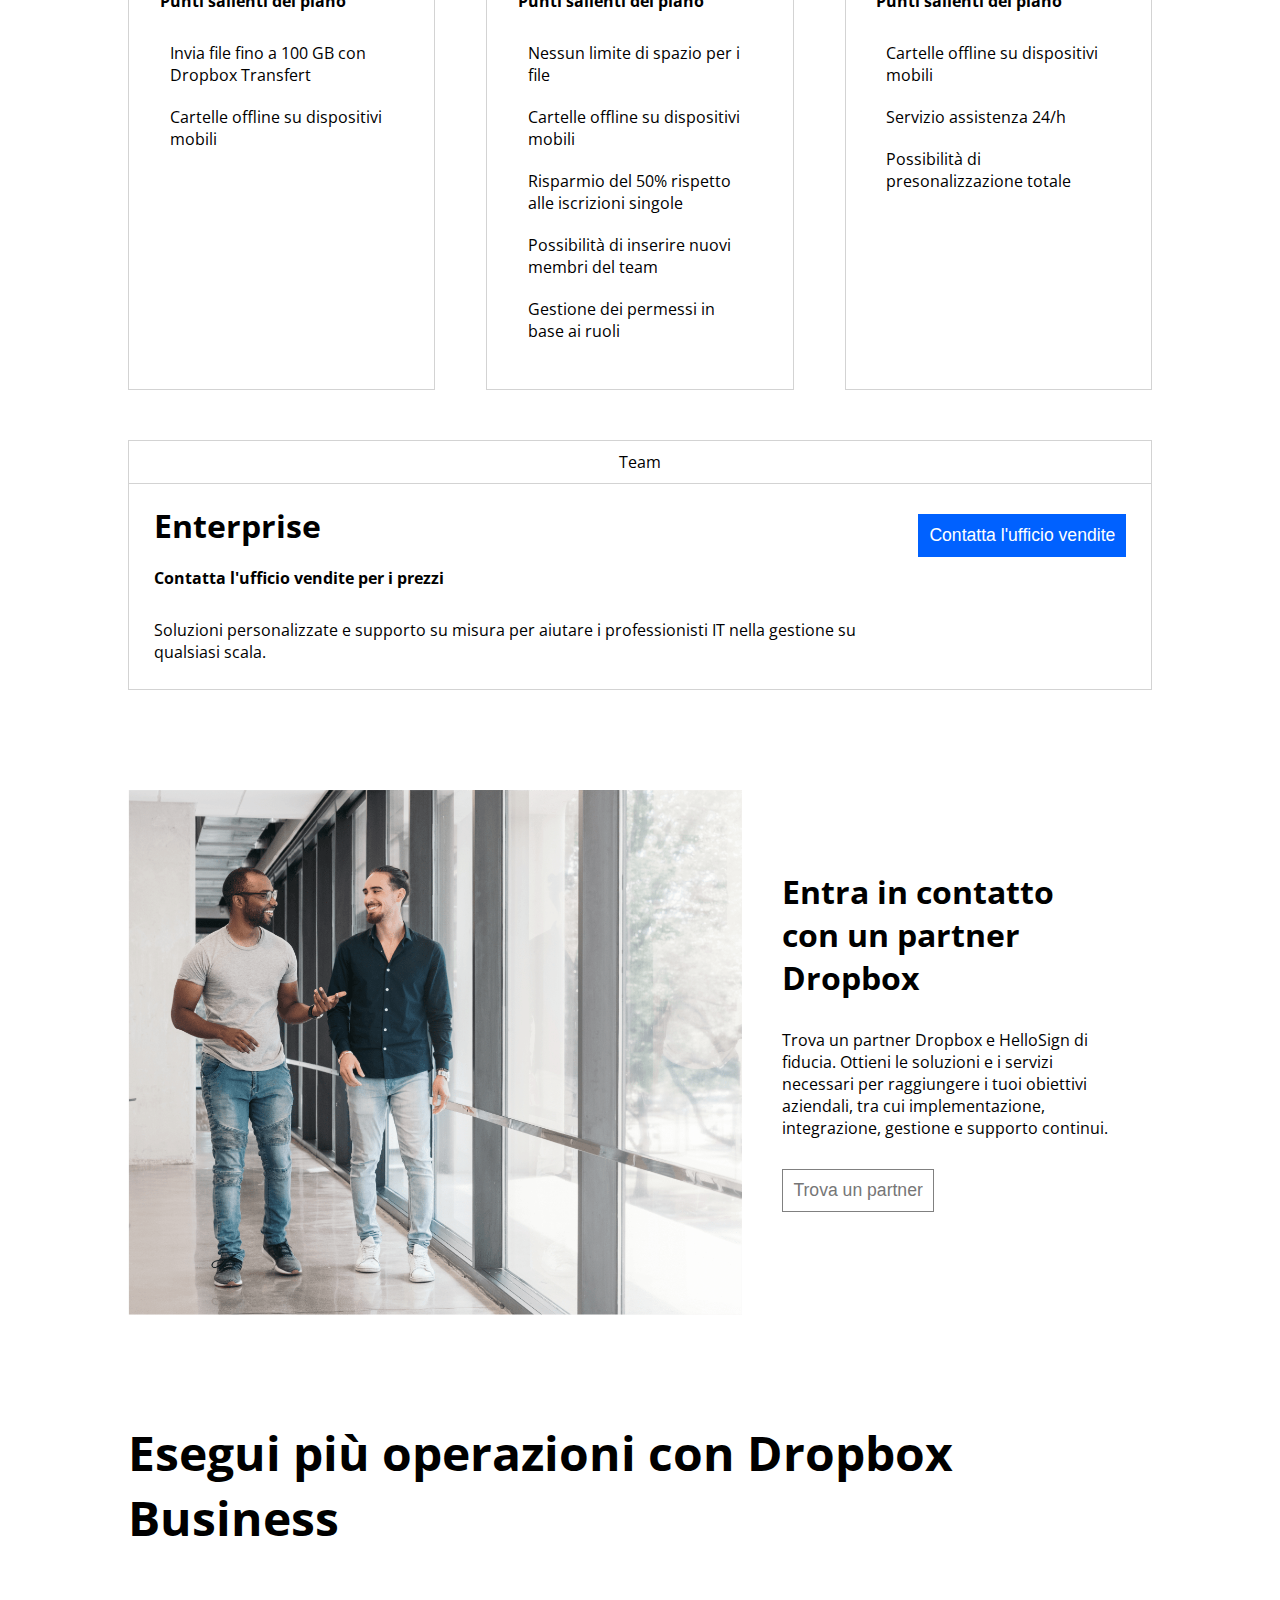
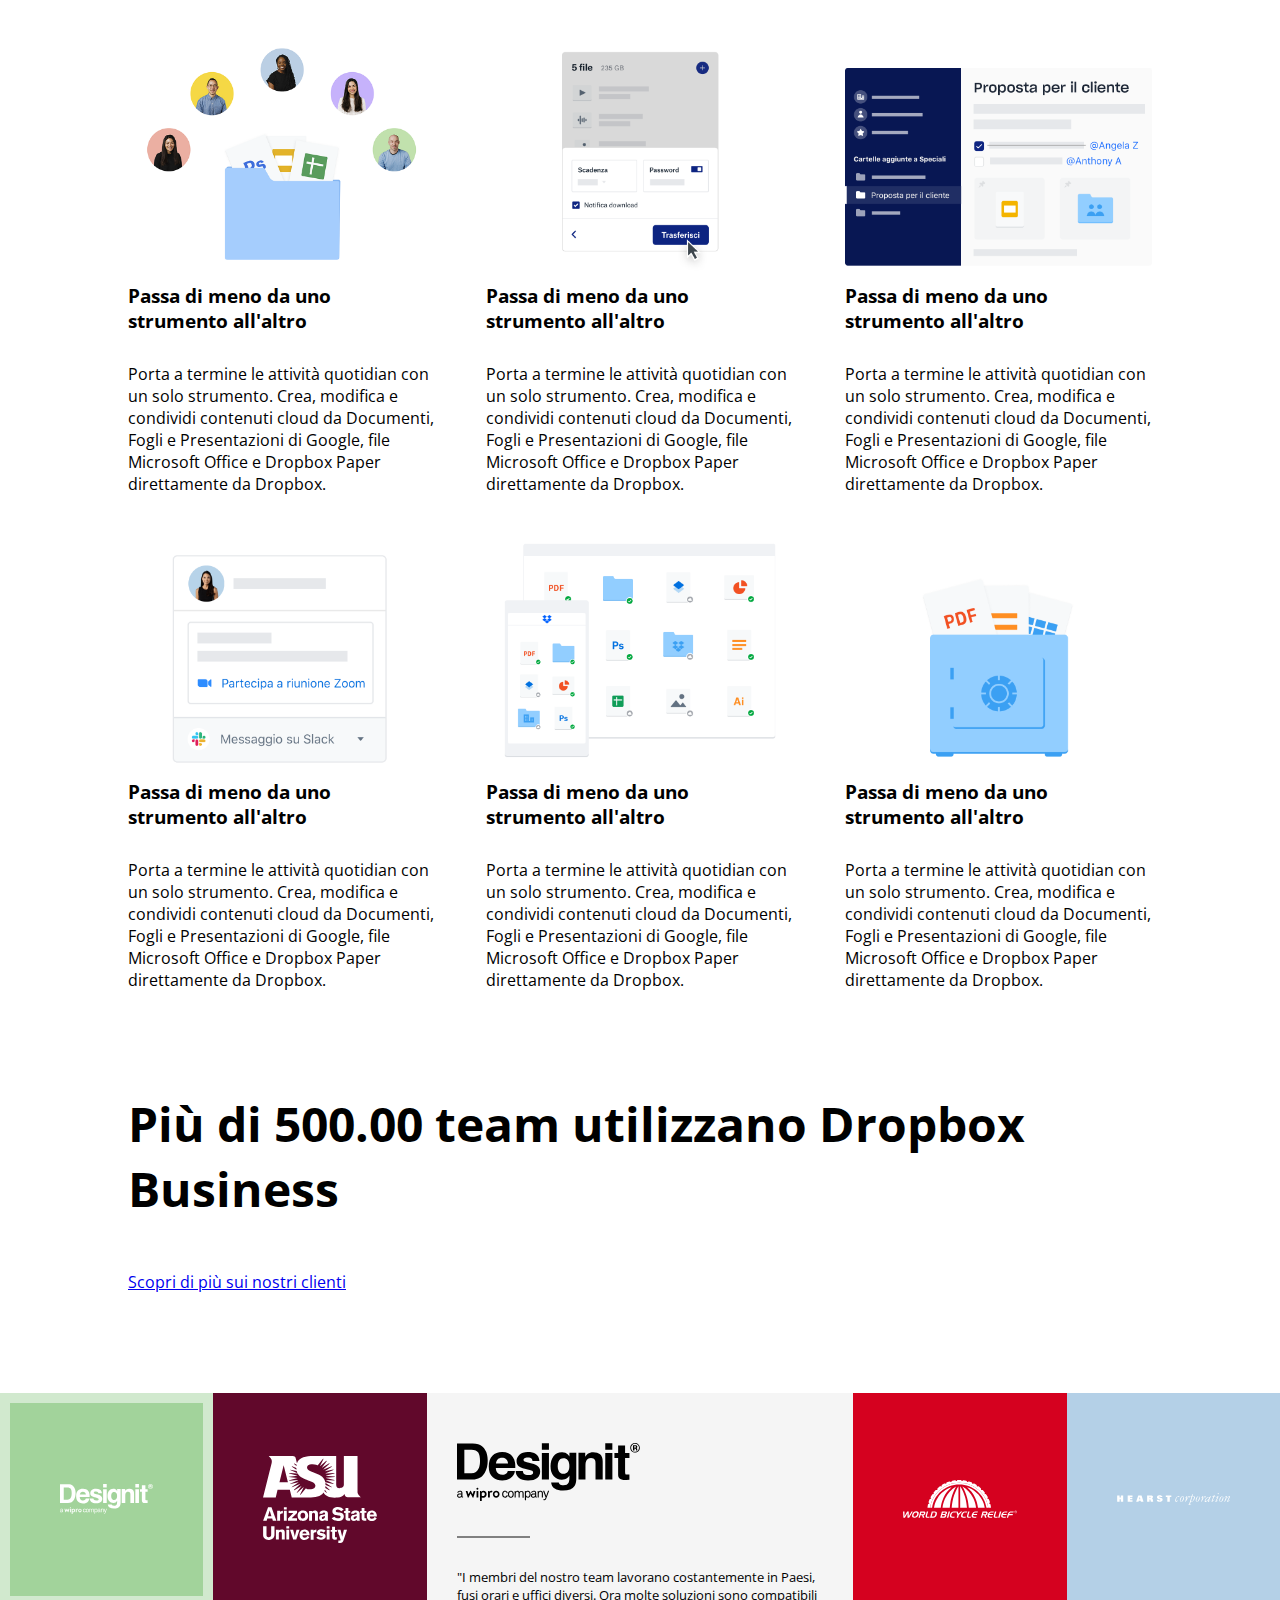
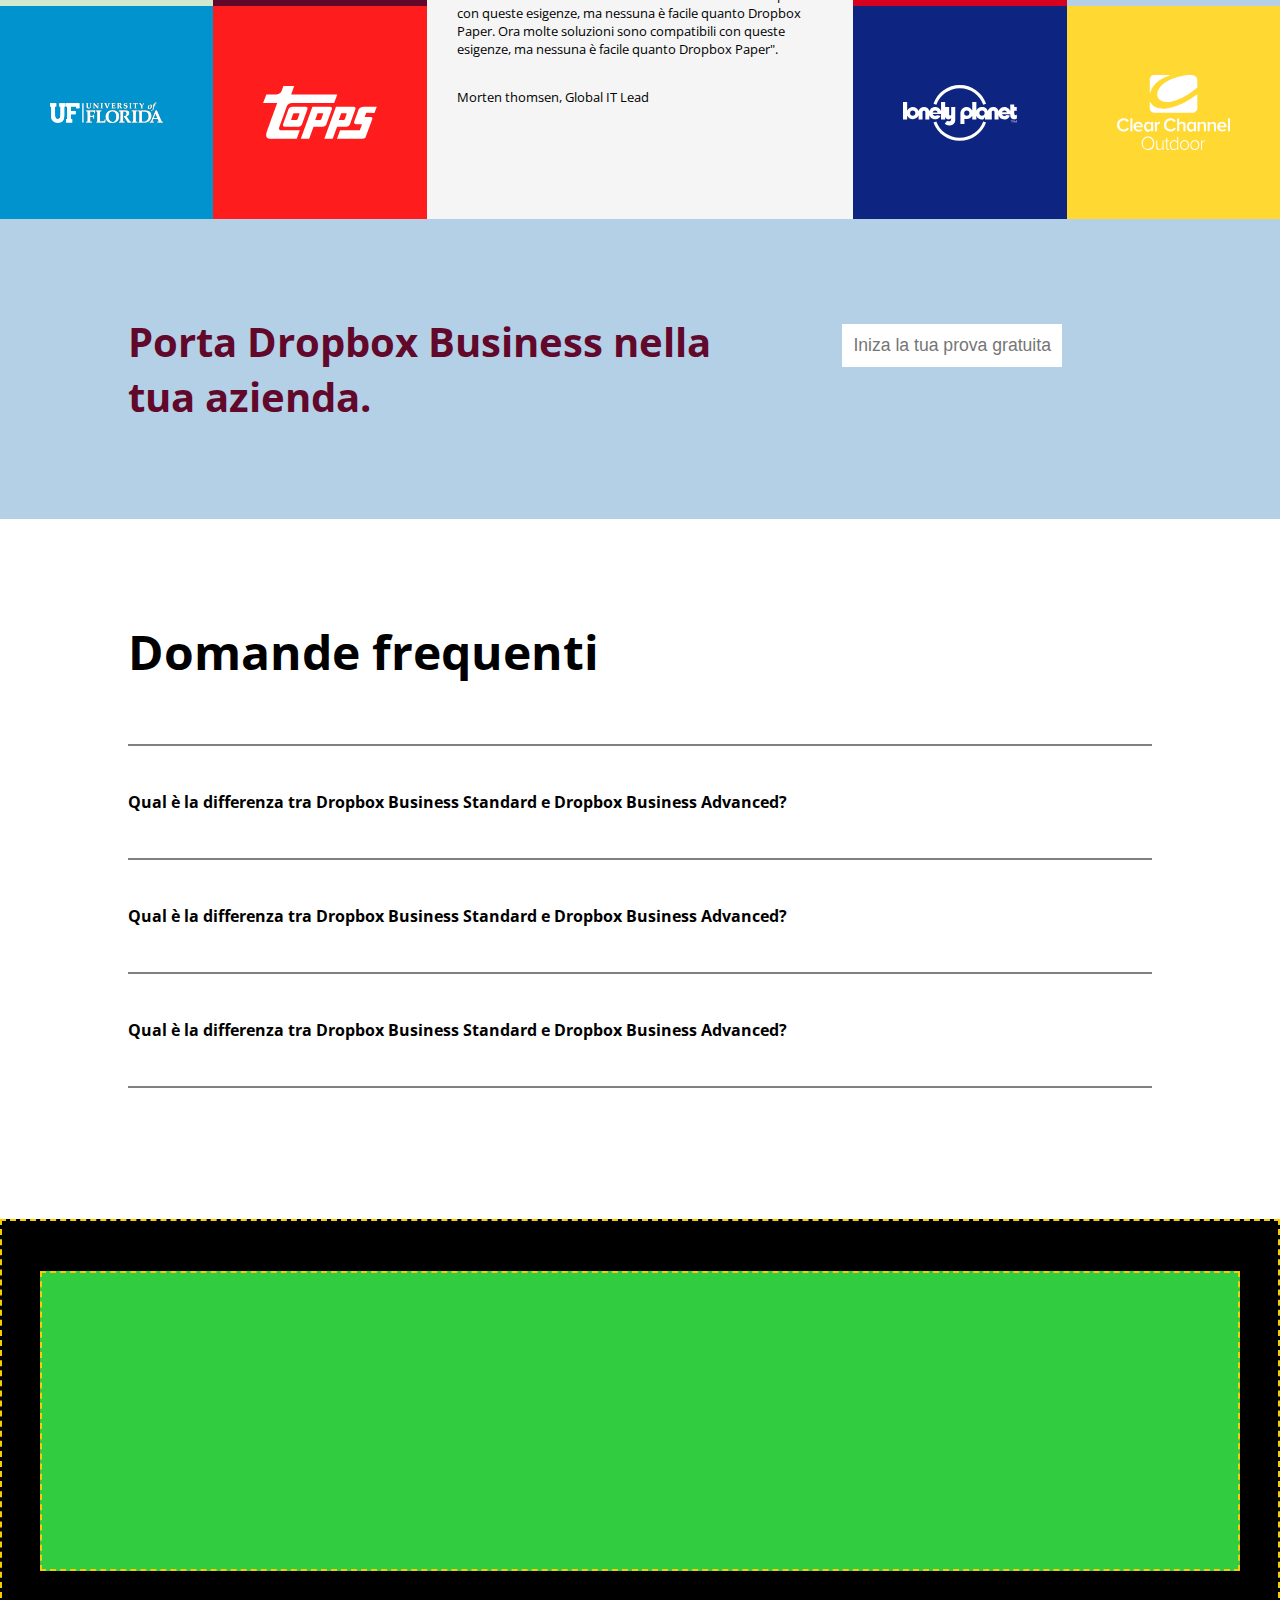
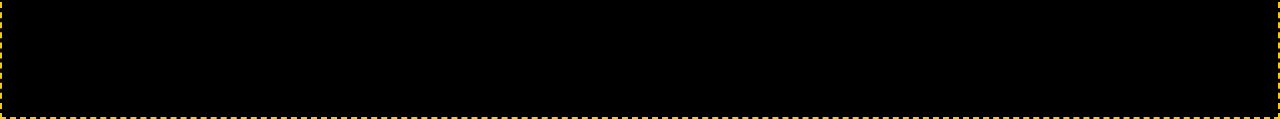
==== commit 0260b872: "Add faq section" ====
--- a/index.html
+++ b/index.html
@@ -537,7 +537,46 @@
 
                     <div class="small-container">
 
-                        <div class="border faq"></div>
+                        <div class="faq">
+                            
+                            <!-- row 1 -->
+
+                            <h2 class="titles">Domande frequenti</h2>
+                            
+                            <hr class="faq-line">
+                            
+                            <div class="faq-flex">
+                                
+                                <h4>Qual è la differenza tra Dropbox Business Standard e Dropbox Business Advanced?</h4>
+                                <a href="#"><i class="fa-solid fa-chevron-down"></i></a>
+                            
+                            </div>
+
+                            <hr class="faq-line">
+
+                            <!-- row 2 -->
+
+                            <div class="faq-flex">
+                                
+                                <h4>Qual è la differenza tra Dropbox Business Standard e Dropbox Business Advanced?</h4>
+                                <a href="#"><i class="fa-solid fa-chevron-down"></i></a>
+                            
+                            </div>
+
+                            <hr class="faq-line">
+
+                            <!-- row 3 -->
+
+                            <div class="faq-flex">
+                                
+                                <h4>Qual è la differenza tra Dropbox Business Standard e Dropbox Business Advanced?</h4>
+                                <a href="#"><i class="fa-solid fa-chevron-down"></i></a>
+                            
+                            </div>
+
+                            <hr class="faq-line">
+                        
+                        </div>
 
                     </div>
 
--- a/css/style.css
+++ b/css/style.css
@@ -512,10 +512,34 @@
 /* section 5  */
 
 .faq{
-    background-color: rgb(50, 204, 65);
+    /* background-color: rgb(50, 204, 65); */
     margin-top: 100px;
     width: 100%;
     min-height: 500px;
+}
+
+.faq-flex{
+    display: flex;
+    justify-content: space-between;
+    align-items: center;
+}
+
+.faq-flex > *{
+    margin-top: 45px;
+}
+
+.faq a{
+    color: black;
+    padding-right: 60px;
+}
+
+.faq > h2{
+    margin-bottom: 60px;
+}
+
+.faq-line{
+    border: 1px solid gray;
+    margin-top: 45px;
 }
 
 /* fine section 5 */
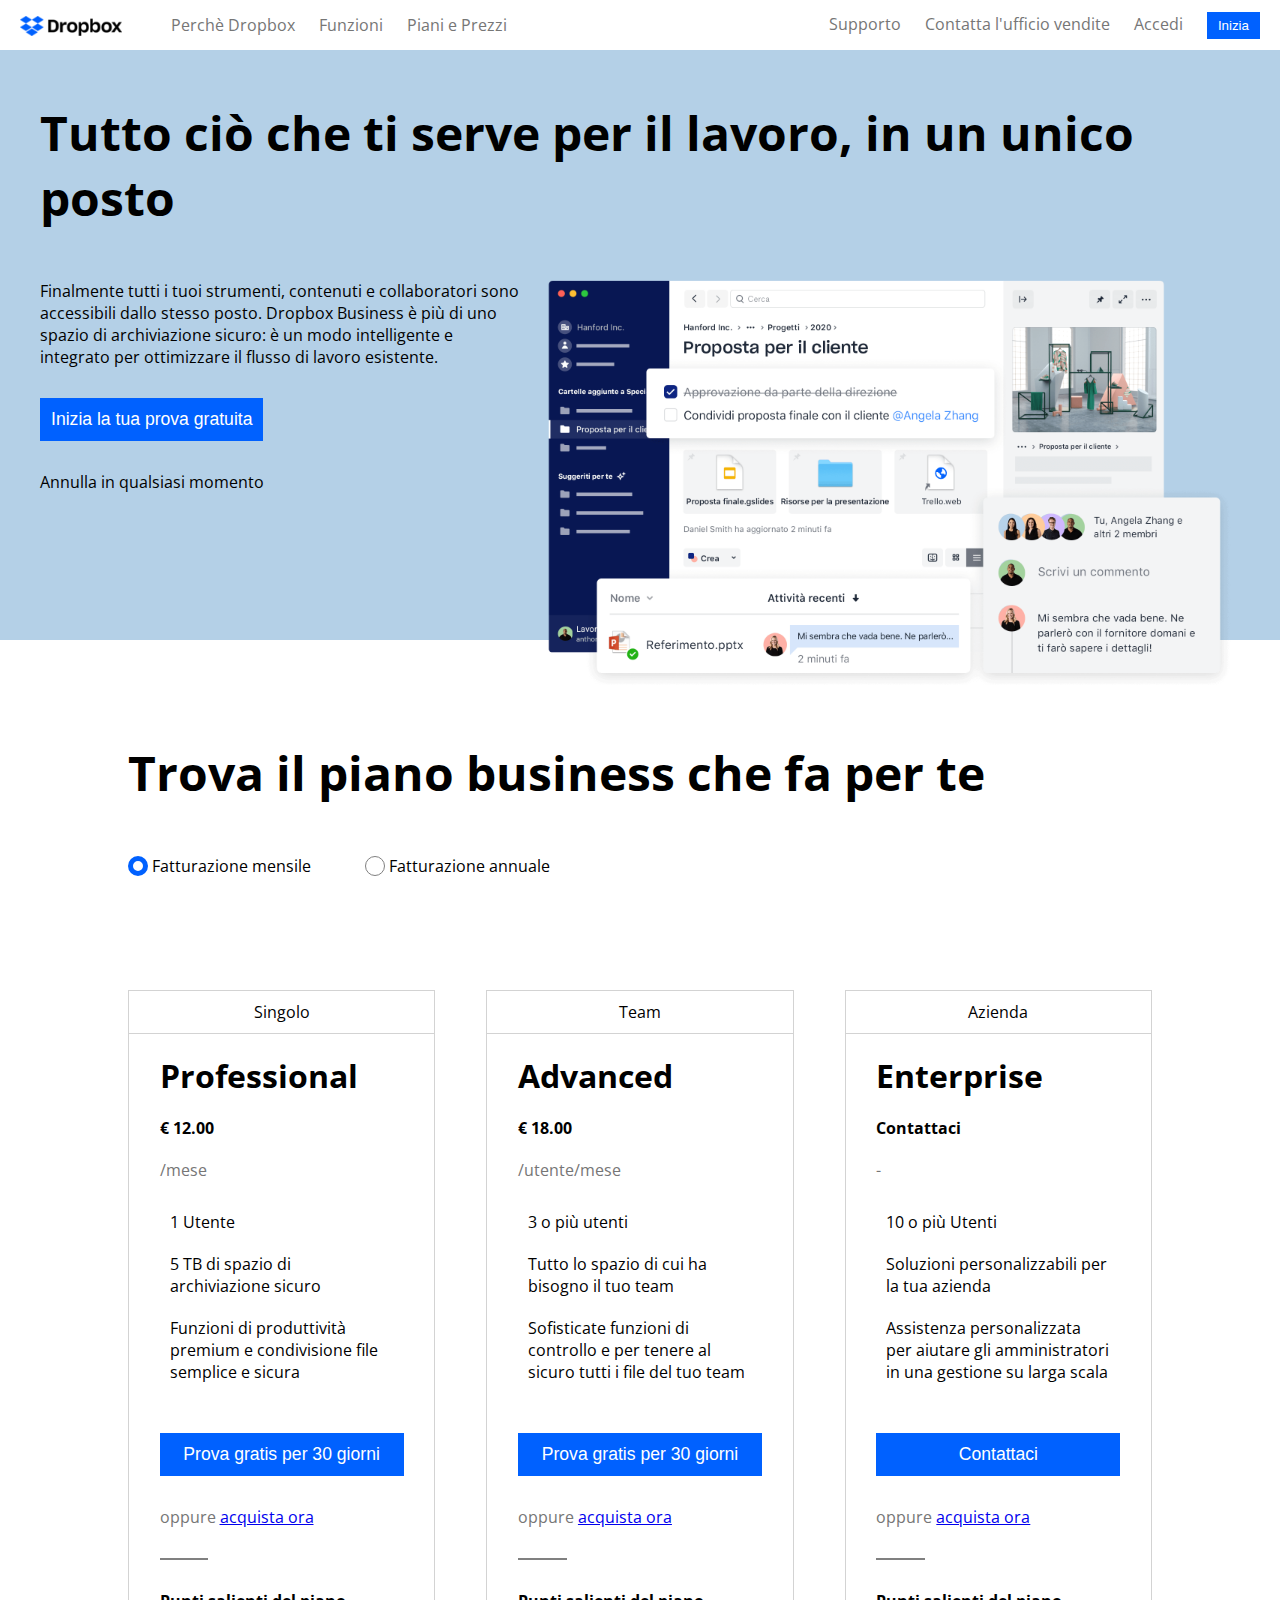
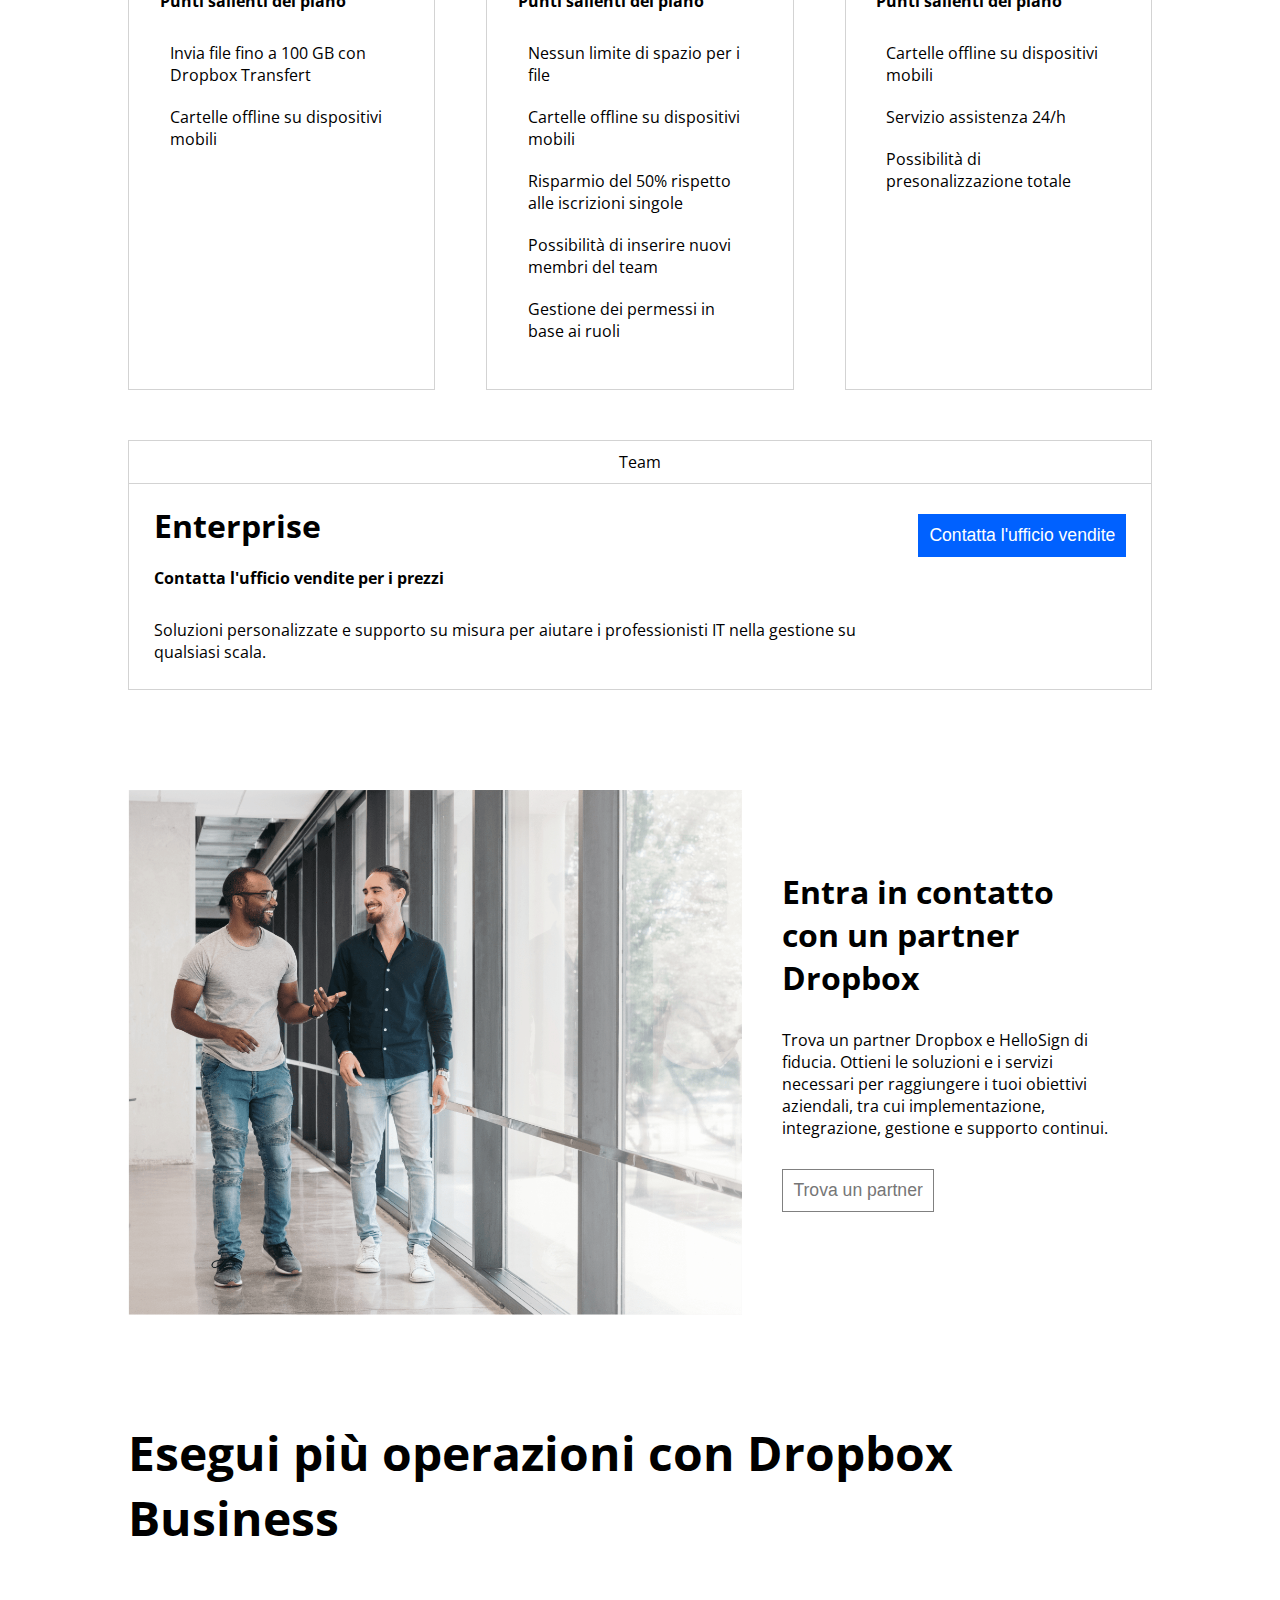
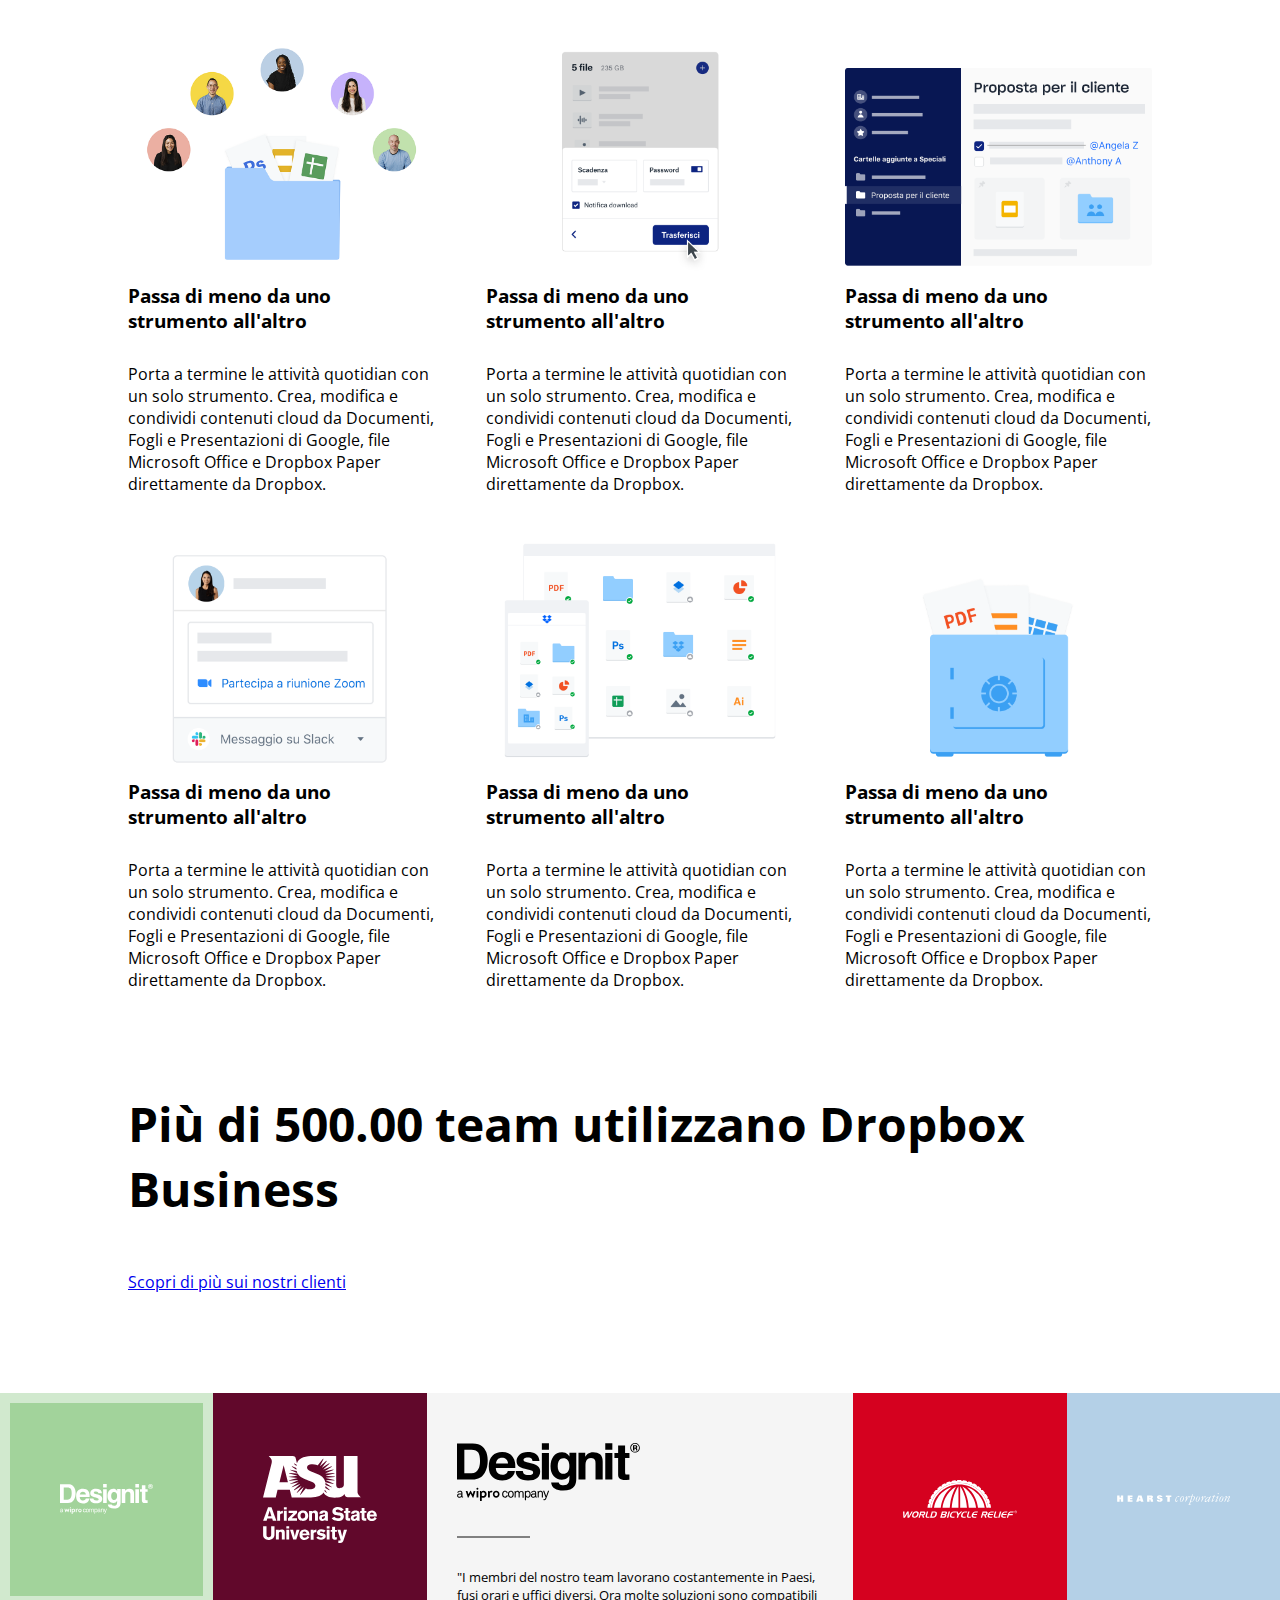
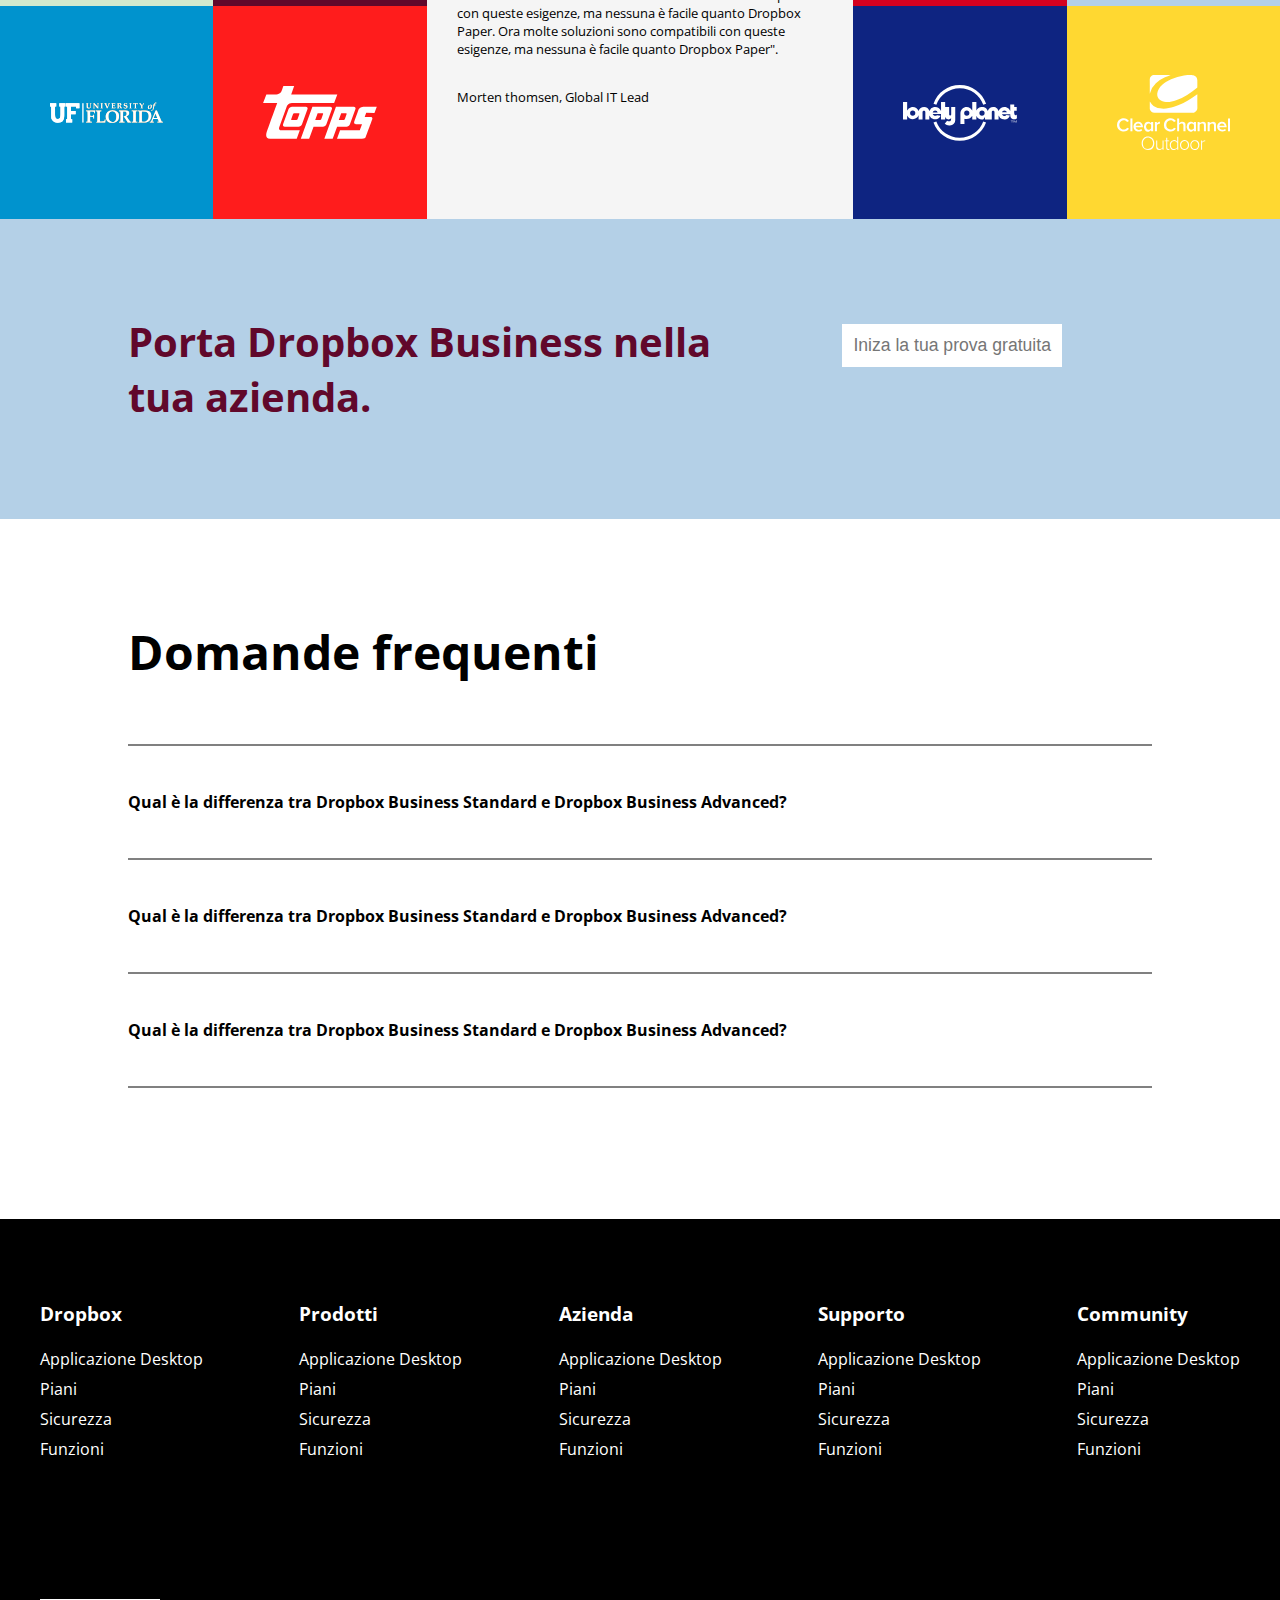
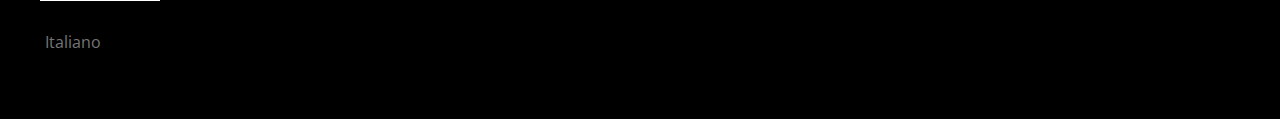
==== commit a9d3e404: "Add footer fine esercizio" ====
--- a/index.html
+++ b/index.html
@@ -587,11 +587,58 @@
         <!-- footer -->
         <footer>
             
-            <div class="border footer-box">
+            <div class="footer-box">
             
                 <div class="container"> 
                     
-                    <div class="border foot-elements"></div>
+                    <div class="foot-elements">
+                        
+                        <ul>
+                            <li> <h3>Dropbox</h3> </li>
+                            <li>Applicazione Desktop</li>
+                            <li>Piani</li>
+                            <li>Sicurezza</li>
+                            <li>Funzioni</li>
+                        </ul>
+
+                        <ul>
+                            <li> <h3>Prodotti</h3> </li>
+                            <li>Applicazione Desktop</li>
+                            <li>Piani</li>
+                            <li>Sicurezza</li>
+                            <li>Funzioni</li>
+                        </ul>
+
+                        <ul>
+                            <li> <h3>Azienda</h3> </li>
+                            <li>Applicazione Desktop</li>
+                            <li>Piani</li>
+                            <li>Sicurezza</li>
+                            <li>Funzioni</li>
+                        </ul>
+
+                        <ul>
+                            <li> <h3>Supporto</h3> </li>
+                            <li>Applicazione Desktop</li>
+                            <li>Piani</li>
+                            <li>Sicurezza</li>
+                            <li>Funzioni</li>
+                        </ul>
+
+                        <ul>
+                            <li> <h3>Community</h3> </li>
+                            <li>Applicazione Desktop</li>
+                            <li>Piani</li>
+                            <li>Sicurezza</li>
+                            <li>Funzioni</li>
+                        </ul>
+                    
+                    </div>
+
+                    <div class="foot-bottom">
+                        <hr class="foot-line">
+                        <div class="gray margin-top"><i class="earth fa-solid fa-earth-americas"></i> Italiano <i class="fa-solid fa-caret-up"></i></div>
+                    </div>
 
                 </div>
 
--- a/css/style.css
+++ b/css/style.css
@@ -553,11 +553,33 @@
     width: 100%;
     min-height: 500px;
     margin-top: 100px;
+    padding-top: 80px;
 }
 
 .foot-elements{
-    background-color: rgb(50, 204, 65);
+    /* background-color: rgb(50, 204, 65); */
     width: 100%;
     min-height: 300px;
-    margin-top: 50px;
+    display: flex;
+    justify-content: center;
+    justify-content: space-between;
+}
+
+.foot-elements ul li h3{
+    margin-bottom: 15px;
+}
+
+.foot-elements ul li {
+    display: block;
+    color: white;
+    line-height: 30px;
+}
+
+.foot-line{
+    border: 1px solid white;
+    width: 10%;
+}
+
+.earth{
+    margin-right: 5px;
 }